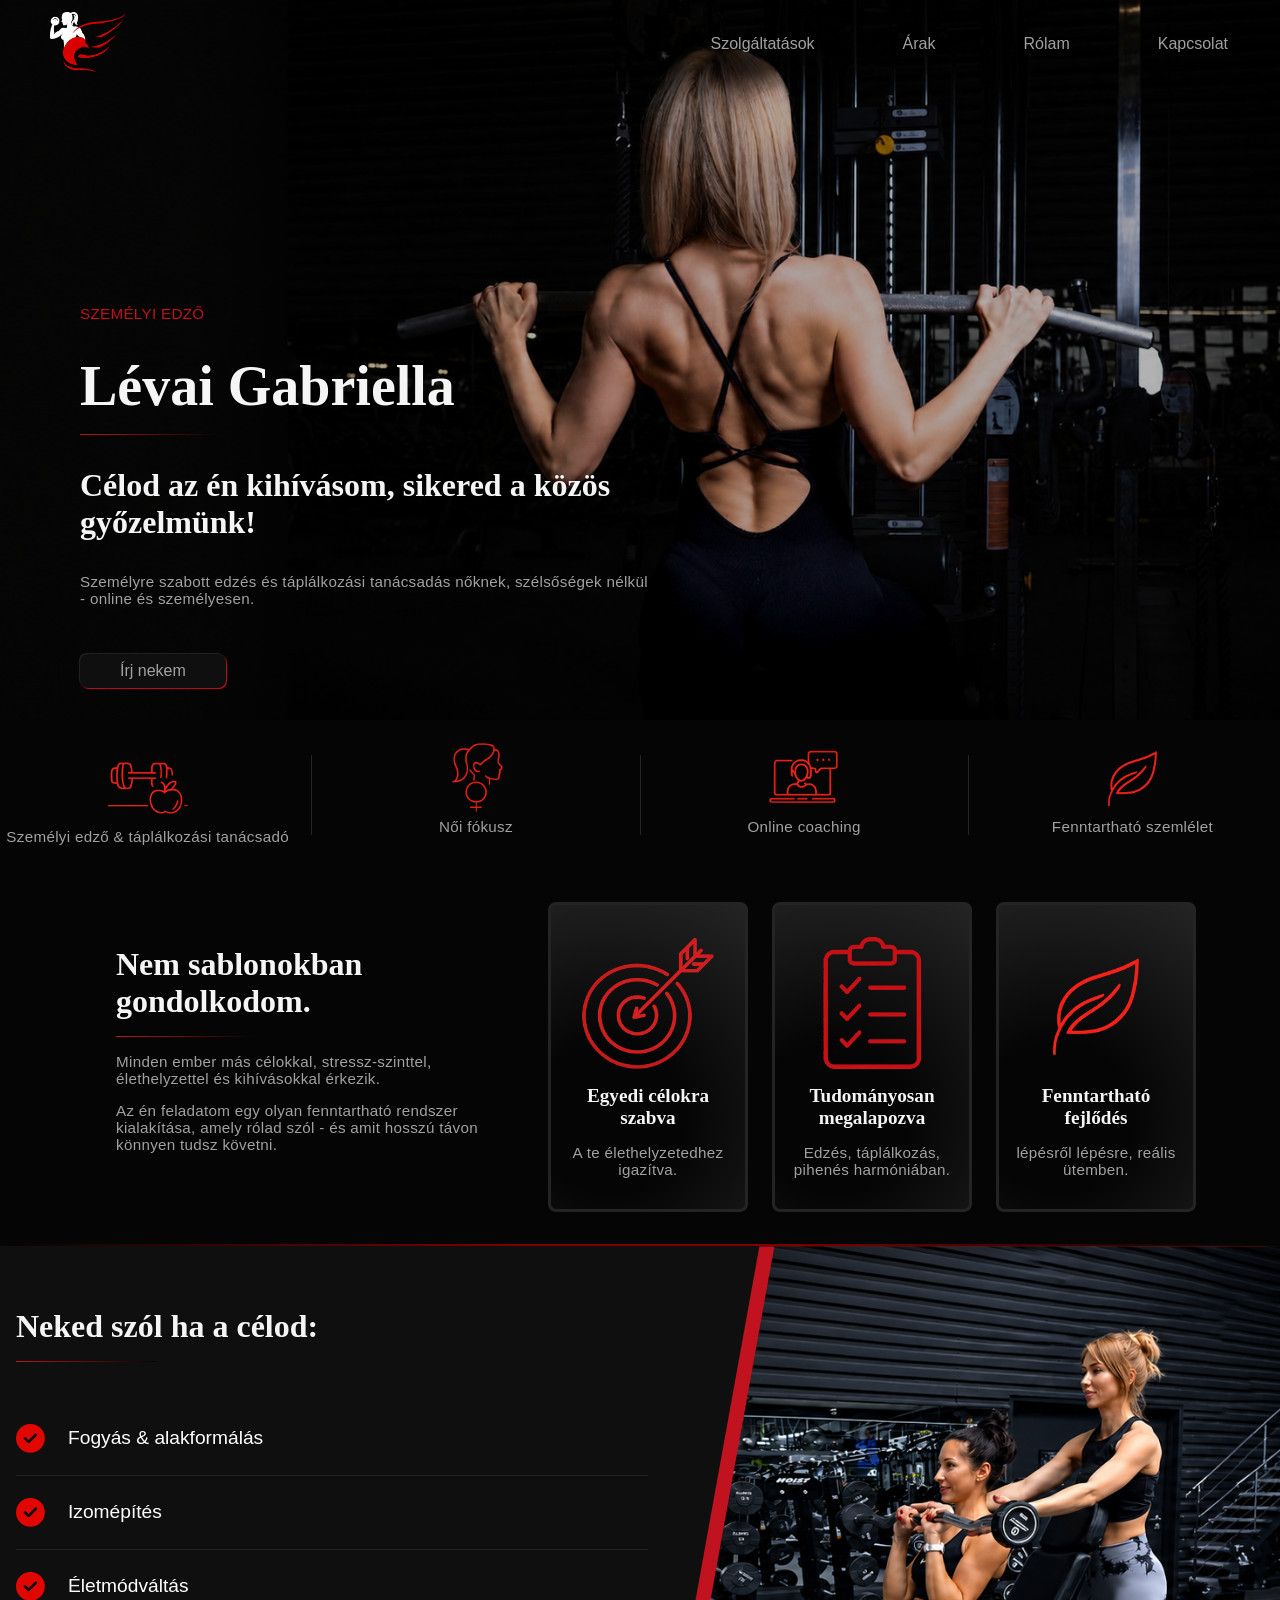
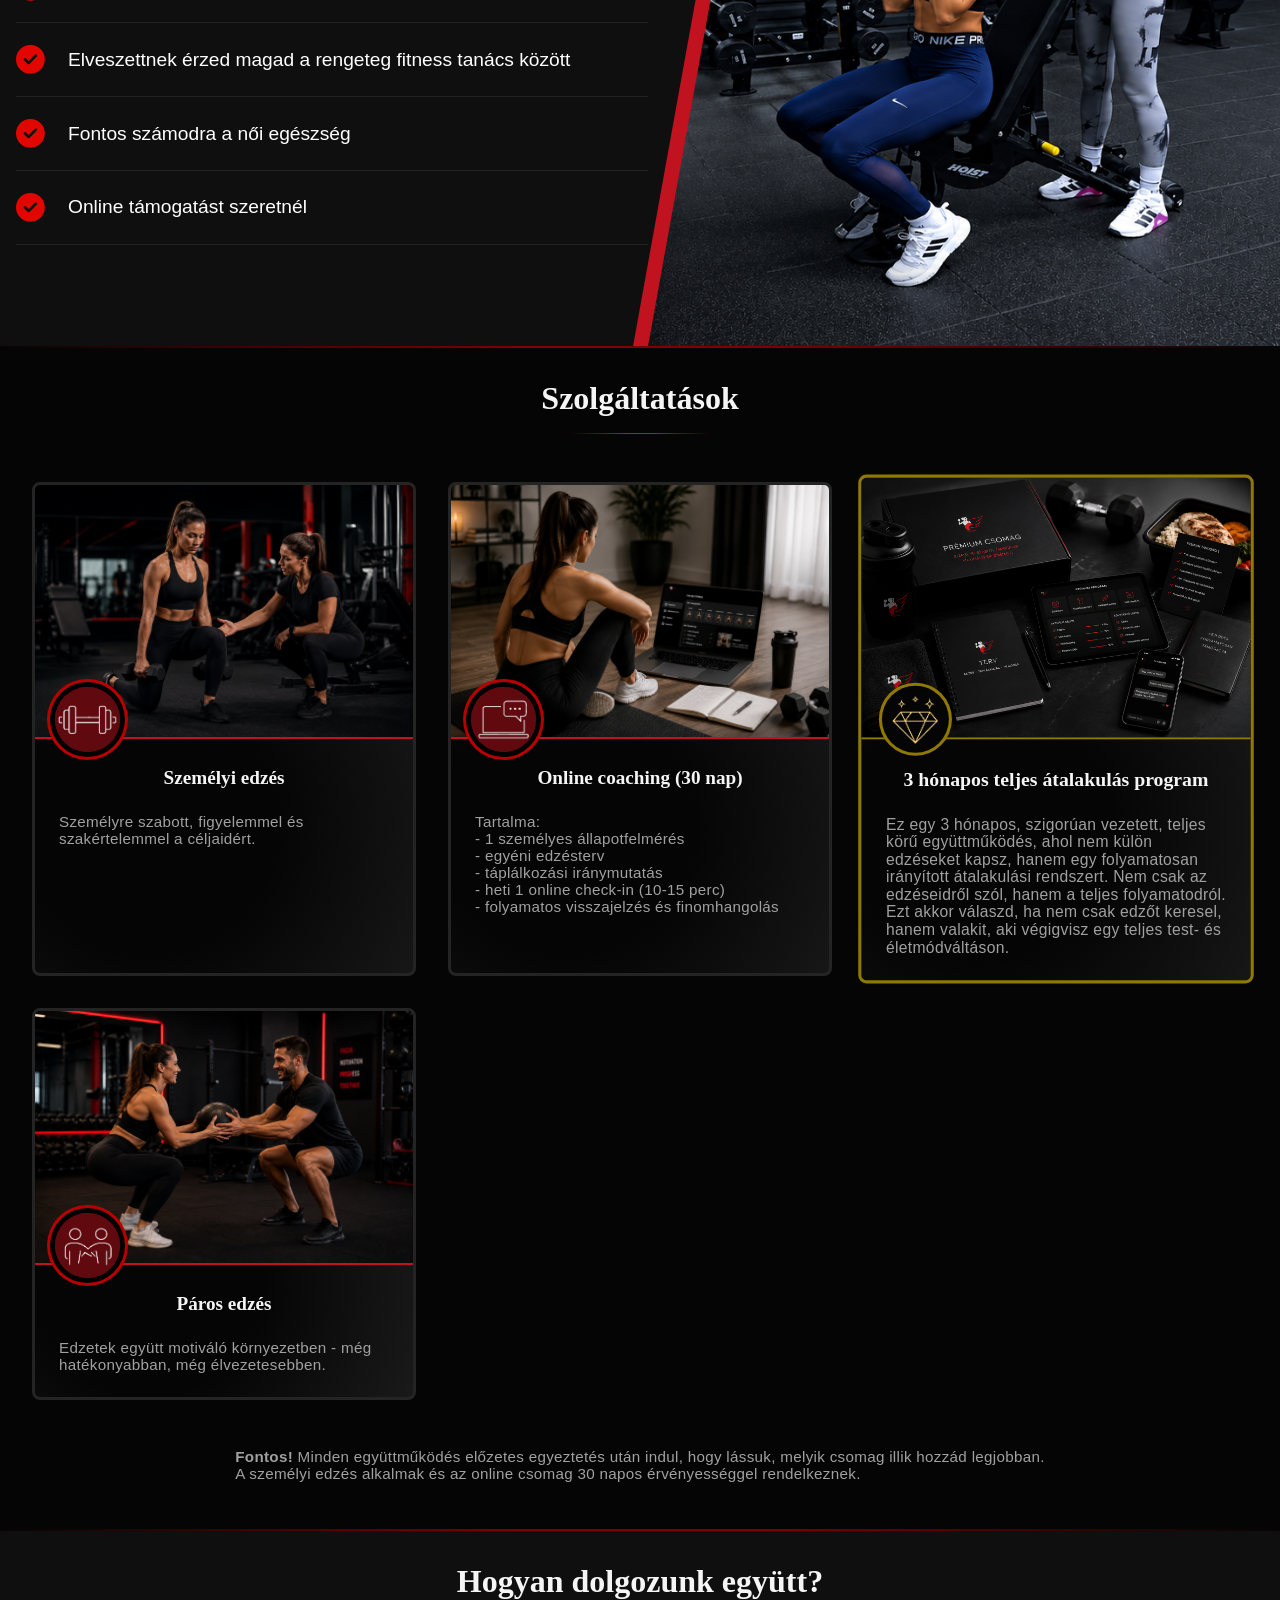
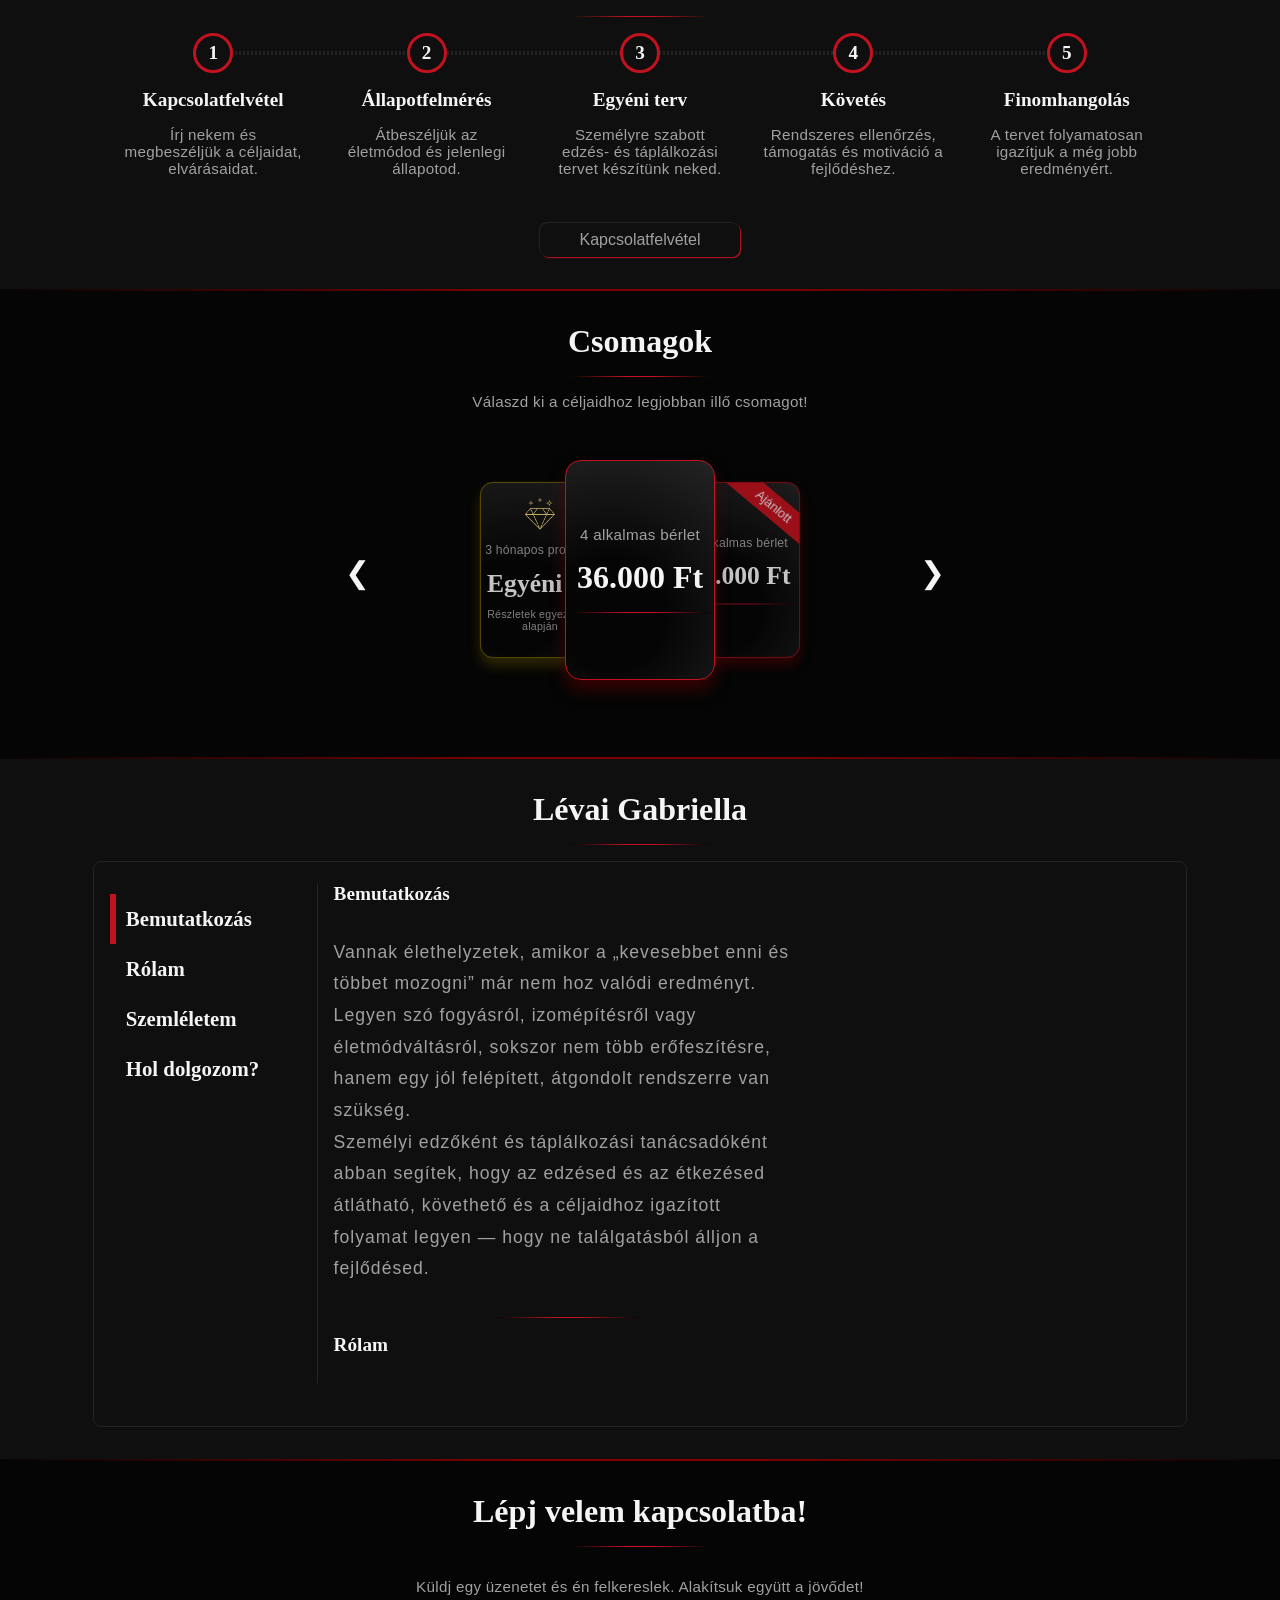
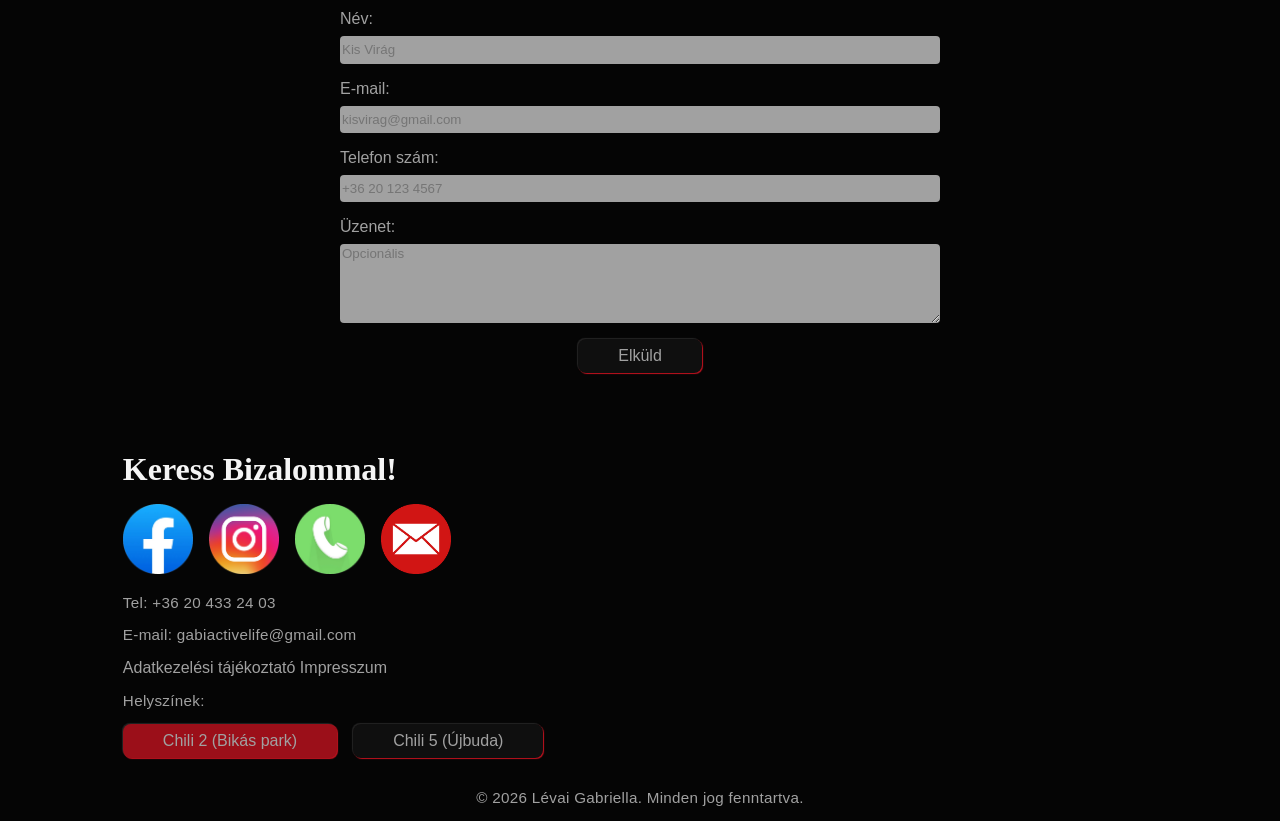
==== index.html @ 0e0621f3 "Add files via upload" ====
<!DOCTYPE html>
<html lang="hu">
    <head>
        <meta charset="UTF-8">
        <meta name="viewport" content="width=device-width, initial-scale=1.0">
        
        <meta property="og:title" content="Lévai Gabriella - Személyi edző">
        <meta property="og:description" content="Személyi edzés és táplálkozási tanácsadás nőknek Budapesten.">
        <meta property="og:image" content="https://zoltanszabo91.github.io/L-vaiGabriella/pictures/share-img.png">
        <meta property="og:image:width" content="1200">
        <meta property="og:image:height" content="630">
        <meta property="og:locale" content="hu_HU">
        <meta property="og:type" content="website">
        <meta property="og:url" content="https://zoltanszabo91.github.io/L-vaiGabriella/">
        
        <meta name="twitter:card" content="summary_large_image">
        <meta name="twitter:title" content="Lévai Gabriella - Személyi edző">
        <meta name="twitter:description" content="Személyi edzés és táplálkozási tanácsadás nőknek Budapesten.">
        <meta name="twitter:image" content="https://zoltanszabo91.github.io/L-vaiGabriella/pictures/share-img.png">
        
        <meta name="description" content="Személyi edzés, online coaching és táplálkozási tanácsadás nőknek Budapesten. Fenntartható életmódváltás, fogyás, alakformálás és izomépítés Lévai Gabriellával.">
        <link rel="canonical" href="https://zoltanszabo91.github.io/L-vaiGabriella/">
        <link rel="stylesheet" href="https://cdnjs.cloudflare.com/ajax/libs/font-awesome/6.5.2/css/all.min.css">
        <link href="css/css.css" rel="stylesheet">
        <link rel="stylesheet" href="css/sections.css">
        <title>Lévai Gabriella | Személyi edző és táplálkozási tanácsadó Budapesten</title>
        <link rel="icon" href="pictures/icon.ico">
        <script type="application/ld+json">
            {
            "@context":"https://schema.org",
            "@type":"LocalBusiness",
            "name":"Lévai Gabriella",
            "description":"Személyi edzés és táplálkozási tanácsadás",
            "telephone":"+36204332403",
            "email":"gabiactivelife@gmail.com",
            "areaServed":"Budapest"
            }
        </script>
    </head>
    <body>
        <div id="hamb" onclick="hamb_on()">&#9776;</div>
        <nav class="menu">
            <a href="#hero"><img id="logo" src="pictures/Logoinverse.png" alt="logo"></a>
            
            <ul class="hamb_list" id="hamb_list">
                <li><a href="#services">Szolgáltatások</a></li>
                <li><a href="#prices">Árak</a></li>
                <li><a href="#aboutme">Rólam</a></li>
                <li><a href="#footer">Kapcsolat</a></li>
            </ul>            
        </nav>

        <header class="hero-container" id="hero">
            <div class="hero">
                <div class="hero-info">
                    <p style="color: var(--primary); text-transform: uppercase;" class="hero-text">személyi edző</p>
                    <h1 class="hero-text">Lévai Gabriella</h1>
                    <hr>
                    <h2 class="hero-text">Célod az én kihívásom, sikered a közös győzelmünk!</h2>
                    <p class="hero-text">Személyre szabott edzés és táplálkozási tanácsadás nőknek, szélsőségek nélkül - online és személyesen.</p>
                </div>
                <a href="#kapcsolatfelvetel" class="btn hero-btn">Írj nekem</a>
            </div>
            
        </header>

        <main class="content">
            <section class="szemlelet_container">
                <div class="szemlelet_item">
                    <img class="szemlelet_img" style="margin-top: 20px;" src="pictures/Szemlelet/Taplalkozasi_tanacsado.png" alt="Táplálkozási tanácsadó, Személyi edző">
                    <p>Személyi edző & táplálkozási tanácsadó</p>
                </div>
                <div class="vertical_line"></div>
                <div class="szemlelet_item">
                    <img class="szemlelet_img" src="pictures/Szemlelet/noi_fokusz.png" alt="Női fókusz">
                    <p>Női fókusz</p>
                </div>
                <div class="vertical_line middle"></div>
                <div class="szemlelet_item">
                    <img class="szemlelet_img" src="pictures/Szemlelet/online_coaching.png" alt="Online tréning">
                    <p>Online coaching</p>
                </div>
                <div class="vertical_line"></div>
                <div class="szemlelet_item">
                    <img class="szemlelet_img" src="pictures/Szemlelet/fenntarthato_szemlelet.png" alt="Fenntartható szemlélet">
                    <p>Fenntartható szemlélet</p>
                </div>
            </section>

            <section class="row_one Nemsablon_content">
                <div class="Nemsablon_description">
                    <h2>Nem sablonokban gondolkodom.</h2>
                    <hr>
                    <p>Minden ember más célokkal, stressz-szinttel, élethelyzettel és kihívásokkal érkezik.</p>
                    <p>Az én feladatom egy olyan fenntartható rendszer kialakítása, amely rólad szól - és amit hosszú távon könnyen tudsz követni.</p>
                </div>
                <div class="Nemsablon_list">
                    <div class="Nemsablon_card">
                        <img class="Nemsablon_img" src="pictures/NemSablonok/cel.png" alt="Egyéni célok">
                        <div>
                            <h3>Egyedi célokra szabva</h3>
                            <p>A te élethelyzetedhez igazítva.</p>
                        </div>
                    </div>
                    <div class="Nemsablon_card">
                        <img class="Nemsablon_img" src="pictures/NemSablonok/tudomanyos.png" alt="Tudományosan megalapozva">
                        <div>
                            <h3>Tudományosan megalapozva</h3>
                            <p>Edzés, táplálkozás, pihenés harmóniában.</p>
                        </div>
                    </div>
                    <div class="Nemsablon_card">
                        <img class="Nemsablon_img" src="pictures/NemSablonok/fenntarthato_szemlelet.png" alt="Fenntartható fejlődés">
                        <div>
                            <h3>Fenntartható fejlődés</h3>
                            <p>lépésről lépésre, reális ütemben.</p>
                        </div>
                    </div>
                </div>
            </section>

            <div class="section_border"></div>

            <section class="row_two goal">
                <div class="goal-list-cont">
                    <h2>Neked szól ha a célod:</h2>
                    <hr>
                    <ul class="goal-list">
                        <li>
                            <i class="fa-solid fa-circle-check"></i>
                            Fogyás & alakformálás
                        </li>
                        <li>
                            <i class="fa-solid fa-circle-check"></i>
                            Izomépítés
                        </li>
                        <li>
                            <i class="fa-solid fa-circle-check"></i>
                            Életmódváltás
                        </li>
                        <li>
                            <i class="fa-solid fa-circle-check"></i>
                            Elveszettnek érzed magad a rengeteg fitness tanács között
                        </li>
                        <li>
                            <i class="fa-solid fa-circle-check"></i>
                            Fontos számodra a női egészség
                        </li>
                        <li>
                            <i class="fa-solid fa-circle-check"></i>
                            Online támogatást szeretnél
                        </li>
                    </ul>
                </div>
                <div class="goal-img">
                    <img src="pictures/Celod/goal_section.png" alt="Személyi edzés és életmódváltás nőknek">
                </div>
            </section>

            <div class="section_border"></div>

            <section class="row_one szolg_container" id="services">
                <h2>Szolgáltatások</h2>
                <hr>
                <div class="szolg_list">
                    <div class="szolg_card">
                        <img class="szolg_img" src="pictures/Szolgaltatasok/szemelyi_edzes.png" alt="Személyi edzés Budapesten">
                        <div class="szolg_card_desc">
                        <div class="szol_logo_cont"><img class="szolg_logo" src="pictures/Szolgaltatasok/szemelyilogo.png"></div>
                            <h3>Személyi edzés</h3>
                            <p>Személyre szabott, figyelemmel és szakértelemmel a céljaidért.</p>
                        </div>
                    </div>
                    <div class="szolg_card">
                        <img class="szolg_img" src="pictures/Szolgaltatasok/online_edzes.png">
                        <div class="szolg_card_desc">
                        <div class="szol_logo_cont"><img class="szolg_logo" src="pictures/Szolgaltatasok/onlinelogo.png" alt="Személyi edzés Budapesten"></div>
                            <h3>Online coaching (30 nap)</h3>
                            <p>Tartalma: <br>
                                - 1 személyes állapotfelmérés <br>
                                - egyéni edzésterv <br>
                                - táplálkozási iránymutatás <br>
                                - heti 1 online check-in (10-15 perc) <br>
                                - folyamatos visszajelzés és finomhangolás</p>
                        </div>
                    </div>
                    <div class="szolg_card premium">
                        <img class="szolg_img" style="border-bottom: solid 2px rgb(143, 121, 0);" src="pictures/Szolgaltatasok/premium_csomag.png" alt="Személyi edzés Budapesten">
                        <div class="szolg_card_desc">
                            <div class="szol_logo_prem"><img class="szolg_logo" src="pictures/Szolgaltatasok/premiumlogo.png"></div>
                            <h3>3 hónapos teljes átalakulás program</h3>
                            <p>Ez egy 3 hónapos, szigorúan vezetett, teljes körű együttműködés, ahol nem külön edzéseket kapsz, hanem egy folyamatosan irányított átalakulási rendszert.
                                Nem csak az edzéseidről szól, hanem a teljes folyamatodról.
                                Ezt akkor válaszd, ha nem csak edzőt keresel, hanem valakit, aki végigvisz egy teljes test- és életmódváltáson.</p>
                        </div>
                    </div>
                    <div class="szolg_card">
                        <img class="szolg_img" src="pictures/Szolgaltatasok/paros_edzes.png">
                        <div class="szolg_card_desc">
                        <div class="szol_logo_cont"><img class="szolg_logo" src="pictures/Szolgaltatasok/paroslogo.fw.png" alt="Személyi edzés Budapesten"></div>
                            <h3>Páros edzés</h3>
                            <p>Edzetek együtt motiváló környezetben - még hatékonyabban, még élvezetesebben.</p>
                        </div>
                    </div>
                </div>
                <p><b>Fontos!</b>
                    Minden együttműködés előzetes egyeztetés után indul, hogy lássuk, melyik csomag illik hozzád legjobban. <br>
                    A személyi edzés alkalmak és az online csomag 30 napos érvényességgel rendelkeznek.</p>
            </section>

            <div class="section_border"></div>

            <section class="row_two todo_line_sec">
                <h2>Hogyan dolgozunk együtt?</h2>
                <hr>
                <div class="todo_line_cont">
                    <div class="round_cont">
                        <div class="line_under_round"></div>
                        <div class="round_holder"><div class="round"><h3>1</h3></div></div>
                        <div class="round_holder"><div class="round"><h3>2</h3></div></div>
                        <div class="round_holder"><div class="round"><h3>3</h3></div></div>
                        <div class="round_holder"><div class="round"><h3>4</h3></div></div>
                        <div class="round_holder"><div class="round"><h3>5</h3></div></div>
                    </div>
                
                    <div class="todo_line_desc">
                        <div class="todo_card">
                            <h3>Kapcsolatfelvétel</h3>
                            <p>Írj nekem és megbeszéljük a céljaidat, elvárásaidat.</p>
                        </div>
                        <div class="todo_card">
                            <h3>Állapotfelmérés</h3>
                            <p>Átbeszéljük az életmódod és jelenlegi állapotod.</p>
                        </div>
                        <div class="todo_card">
                            <h3>Egyéni terv</h3>
                            <p>Személyre szabott edzés- és táplálkozási tervet készítünk neked.</p>
                        </div>
                        <div class="todo_card">
                            <h3>Követés</h3>
                            <p>Rendszeres ellenőrzés, támogatás és motiváció a fejlődéshez.</p>
                        </div>
                        <div class="todo_card">
                            <h3>Finomhangolás</h3>
                            <p>A tervet folyamatosan igazítjuk a még jobb eredményért.</p>
                        </div>
                    </div>
                </div>
                <a href="#kapcsolatfelvetel" class="btn">Kapcsolatfelvétel</a>
            </section>

            <div class="section_border"></div>

            <section class="row_one csomagok" id="prices">
                <h2>Csomagok</h2>
                <hr>
                <p>Válaszd ki a céljaidhoz legjobban illő csomagot!</p>
                <div class="csomag_slide_cont">
                    <div id="prev_btn">&#10094;</div>

                    <div class="csomag_slide_item">
                        <p>4 alkalmas bérlet</p>
                        <h2>36.000 Ft</h2>
                        <hr>
                    </div>
                    <div class="csomag_slide_item">
                        <p>8 alkalmas bérlet</p>
                        <h2>64.000 Ft</h2>
                        <div class="ajanlott">Ajánlott</div>
                        <hr>
                    </div>
                    <div class="csomag_slide_item">
                        <p>Online csomag</p>
                        <h2>34.900 Ft</h2>
                        <hr>
                    </div>
                    <div class="csomag_slide_item" style="border: solid 1px rgb(143, 121, 0); box-shadow: 0 10px 15px rgba(85, 72, 1, 0.6);">
                        <img src="pictures/Szolgaltatasok/premiumlogo.png" style="width: 50px;" alt="Prémium">
                        <p>3 hónapos program</p>
                        <h2>Egyéni ár</h2>
                        <p style="font-size: smaller;">Részletek egyeztetés alapján</p>
                    </div>
                
                    <div id="next_btn">&#10095;</div>
            </section>
            
            <div class="section_border"></div>

            <section class="row_two rolam" id="aboutme">
                <div class="rolam_cim"><h2>Lévai Gabriella</h2><hr></div>
                
                <div class="rolam_desc_cont">
                    <div class="rolam_desc" id="rolam_hidden">
                        <div class="rolam_cimek">
                            <div class="indicator"></div>
                            <h3 data-target="bemutatkozas">Bemutatkozás</h3>
                            <h3 data-target="rolam">Rólam</h3>
                            <h3 data-target="szemlelet">Szemléletem</h3>
                            <h3 data-target="hol">Hol dolgozom?</h3>
                        </div>
                        <div class="rolam_text">
                            <section class="observe-section" id="bemutatkozas">
                                <h3>Bemutatkozás</h3>
                                <p>
                                    Vannak élethelyzetek, amikor a „kevesebbet enni és többet mozogni” már nem hoz valódi eredményt. <br>
                                    Legyen szó fogyásról, izomépítésről vagy életmódváltásról, sokszor nem több erőfeszítésre, hanem egy jól felépített, átgondolt rendszerre van szükség. <br>
                                    Személyi edzőként és táplálkozási tanácsadóként abban segítek, hogy az edzésed és az étkezésed átlátható, követhető és a céljaidhoz igazított folyamat legyen — hogy ne találgatásból álljon a fejlődésed.
                                </p>
                            </section>
                            <hr>
                            <section class="observe-section" id="rolam">
                                <h3>Rólam</h3>
                                <p>
                                    Személyes story: Lévai Gabriella vagyok, személyi edző funkcionális Integratív tréner, táplálkozási tanácsadó. <br>
                                    Már középiskolás éveim alatt is a testnevelés órák helyett gyakran az edzőteremben töltöttem az időmet — innen indult az érdeklődésem a mozgás és az edzés világa felé. <br>
                                    Több mint 5 évet éltem Skóciában, ahol egyre erősebben megfogalmazódott bennem, hogy itthon szeretnék dolgozni és elsősorban nőknek segíteni abban, hogy közelebb kerüljenek egy egészségesebb, tudatosabb életmódhoz.
                                    A hazatérésem után, a COVID időszakában vált még egyértelműbbé számomra, mennyire háttérbe szorul a prevenció és az edukáció az egészség területén, és mennyire sokan maradnak egyedül a bizonytalan információk között.
                                    2021 óta dolgozom személyi edzőként. Kezdetben funkcionális edzőként egy kisebb teremben, majd később edzőtermi környezetben is, ahol csoportos alakformáló órákat, köredzéseket és személyi edzéseket tartottam. <br>
                                    Ez az út vezetett oda, ahol most vagyok: egy olyan szemlélethez, ahol az edzés és a táplálkozás nem szélsőségekről, hanem fenntartható rendszerről szól.
                                </p>
                            </section>
                            <hr>
                            <section class="observe-section" id="szemlelet">
                                <h3>Szemléletem</h3>
                                <p>
                                    A szakmai munkám során egyre inkább azt látom, hogy a legtöbb elakadás nem az edzés hiányából, hanem az információk túlzott mennyiségéből és ellentmondásosságából fakad. <br>
                                    Az interneten rengeteg gyors megoldás és sablon rendszer kering, amelyek nem veszik figyelembe, hogy minden ember más élethelyzetben van — más a terhelése, a stressz szintje, az életmódja és a célja is. <br>
                                    Éppen ezért nem sablonokban gondolkodom. <br>
                                    A célom egy olyan rendszer kialakítása, amely segít tisztán látni ebben a zajban, és a tested működésére építve támogatja a fejlődést — fenntartható, hosszú távon működő módon.
                                </p>
                            </section>
                            <hr>
                            <section class="observe-section" id="hol">
                                <h3>Hol dolgozom?</h3>
                                <p>
                                    Személyi edzéseimet Budapesten, a Chili Fitness Bikás park és a Chili Fitness Újbuda termeiben tartom.
                                </p>
                            </section>
                        </div>
                    </div>
                        
                    <div class="rolam_img"></div>
                </div>
            </section>

            <div class="section_border"></div>

            <section class="row_one email" id="kapcsolatfelvetel">
                <h2>Lépj velem kapcsolatba!</h2>
                <hr>
                <p>Küldj egy üzenetet és én felkereslek. Alakítsuk együtt a jövődet!</p>
                    <form action="https://formspree.io/f/maqzpajv" method="post" id="my-form" class="email-cont">
                        <label for="name">Név:</label>
                        <input type="text" id="name" name="name" required placeholder="Kis Virág">

                        <label for="email">E-mail:</label>
                        <input type="email" id="email" name="email" required placeholder="kisvirag@gmail.com">

                        <label for="phone">Telefon szám:</label>
                        <input type="tel" id="phone" name="phone" required placeholder="+36 20 123 4567" pattern="^\+?[0-9\s-]{8,15}$">

                        <label for="message">Üzenet:</label>
                        <textarea id="message" name="message" rows="5" placeholder="Opcionális"></textarea>

                        <button type="submit" class="btn" style="margin: auto;">Elküld</button>
                        <p id="my-form-status"></p>
                    </form>
            </section>
        </main>

        <footer id="footer">
            <div>
                <h2>Keress Bizalommal!</h2>
                <div class="kapcsolatok">
                    <!-- Facebook -->
                    <a href="https://www.facebook.com/gabriella.levai.92"
                        target="_blank"
                        rel="noopener noreferrer"
                        aria-label="Facebook">
                        <img src="pictures/kapcsolat/facebook.png" alt="Facebook">
                    </a>

                    <!-- Instagram -->
                    <a href="https://www.instagram.com/levai_gabriella_?igsh=bGM4em80cmg4ZHl4"
                        target="_blank"
                        rel="noopener noreferrer"
                        aria-label="Instagram">
                        <img src="pictures/kapcsolat/insta.png" alt="Instagram">
                    </a>

                    <!-- Telefon -->
                    <a href="tel:+36204332403"
                        aria-label="Telefon">
                        <img src="pictures/kapcsolat/telefon.png" alt="Telefon">
                    </a>

                    <!-- E-mail -->
                    <a href="mailto:gabiactivelife@gmail.com"
                        aria-label="E-mail">
                        <img src="pictures/kapcsolat/email.png" alt="E-mail">
                    </a>
                </div>
                <p>Tel: +36 20 433 24 03</p>
                <p>E-mail: gabiactivelife@gmail.com</p>
                <a href="adatkezeles.html">Adatkezelési tájékoztató</a>
                <a href="impresszum.html">Impresszum</a>
                <p>Helyszínek:</p>
                <div class="locations">
                    <button class="btn" id="chilli2" onclick="setMap('https://www.google.com/maps/embed?pb=!1m18!1m12!1m3!1d2697.3197027070355!2d19.0282250125388!3d47.464199097679156!2m3!1f0!2f0!3f0!3m2!1i1024!2i768!4f13.1!3m3!1m2!1s0x4741ddbfaca09e79%3A0xc4c6ed726deabed2!2sChilli%20Fitness%20Budapest%20-%20Bik%C3%A1s%20park!5e0!3m2!1shu!2shu!4v1777549927616!5m2!1shu!2shu', false)">Chili 2 (Bikás park)</button>
                    <button class="btn" id="chilli5" onclick="setMap('https://www.google.com/maps/embed?pb=!1m18!1m12!1m3!1d9894.543581890584!2d19.046688879663147!3d47.46031674938823!2m3!1f0!2f0!3f0!3m2!1i1024!2i768!4f13.1!3m3!1m2!1s0x4741dda0591c70bf%3A0x5f9c98a872795306!2sChili%20Fitness%20Budapest%20-%20%C3%9Ajbuda!5e0!3m2!1shu!2shu!4v1777551209322!5m2!1shu!2shu', true)">Chili 5 (Újbuda)</button>
                </div>
            </div>
            <iframe id="map"
            src="https://www.google.com/maps/embed?pb=!1m18!1m12!1m3!1d2697.3197027070355!2d19.0282250125388!3d47.464199097679156!2m3!1f0!2f0!3f0!3m2!1i1024!2i768!4f13.1!3m3!1m2!1s0x4741ddbfaca09e79%3A0xc4c6ed726deabed2!2sChilli%20Fitness%20Budapest%20-%20Bik%C3%A1s%20park!5e0!3m2!1shu!2shu!4v1777549927616!5m2!1shu!2shu" 
            width="400" 
            height="300" 
            style="border:0;" 
            allowfullscreen="" 
            loading="lazy" 
            referrerpolicy="no-referrer-when-downgrade"></iframe>
        </footer>
        <p style="text-align: center;">&copy; 2026 Lévai Gabriella. Minden jog fenntartva.</p>
        <script src="js/js.js"></script>

    </body>
</html>
---- css/css.css ----
:root {
    --primary: #c1121f;
    --btnactive: #9b0f19;

    --bg: #050505;
    --layout: #0f0f0f;
    --bgop: rgba(13, 13, 13, 0.8);

    --line: #242424;
    --line-border: #7e0000;

    --text: #f5f5f5;
    --muted-text: #a1a1a1;
}

* {
    box-sizing: border-box;
}

/* Chrome, Edge, Safari */
::-webkit-scrollbar {
    display: none;
}

/* Firefox */
html {
    scrollbar-width: none;
    scroll-behavior: smooth;
}

/* IE/regi Edge */
body {
    -ms-overflow-style: none;
}

h1,
h2,
h3 {
    font-family: Cormorant Garamond, serif;
    margin: 0;
}
h1{
    font-size: 3.5rem;
}
h2 {
    font-size: 2rem;
}
h3 {
    font-size: 1.2rem;
}

body {
    margin: 0;
    background-color: var(--bg);
    color: var(--text);
    font-family: 'Manrope', sans-serif;
    overflow-x: hidden;
}

p {
    color: var(--muted-text);
    letter-spacing: 0.02em;
    font-weight: 300;
    font-size: 0.95rem;
}
/* térkép "dark mode" */
#map {
    filter: invert(90%) hue-rotate(180deg);
}
/* gombok */

.btn {
    all: unset;
    cursor: pointer;
    width: fit-content;
    background-color: var(--layout);
    color: var(--muted-text);
    padding: 0.5rem 2.5rem;
    border-radius: 8px;
    transition: all 0.2s ease;
    box-shadow: 1px 1px 1px var(--primary), -1px -1px 1px var(--line);
}

.btn:hover {
    background-color: var(--primary);
    color: var(--text);
    transform: scale(1.1);
    box-shadow: 0 4px 8px var(--bg);
}

/* nav bar */

.menu {
    width: 100%;
    position: fixed;
    top: 0;
    left: 0;
    box-sizing: border-box;
    padding-right: 2rem;
    background: transparent;
    z-index: 100;
    display: flex;
    justify-content: space-between;
    transition: background-color 0.3s ease, backdrop-filter 0.3s ease;
}

#hamb {
    display: none;
}

.hamb_list {
    display: flex;
    align-items: center;
    margin: 0;
    gap: 3rem;
}

.menu img {
    height: 60px;
    margin: 12px 50px;
    cursor: pointer;
    transition: all 0.2s ease;
}

.menu ul li {
    display: inline;
}

.menu ul li a {
    text-decoration: none;
    color: var(--muted-text);
    display: block;
    padding: 12px 20px;
    border-radius: 8px;
    transition: all 0.3s ease;
}

.menu ul li a:hover {
    background-color: var(--primary);
    color: var(--text);
    transform: scale(1.1);
}

.menu.sticky-active {
    background-color: var(--bgop);
    backdrop-filter: blur(8px);
    -webkit-backdrop-filter: blur(8px);
}

.menu.sticky-active img {
    height: 40px;
}

/* Hero section */

.hero-container {
    height: 80vh;
    min-height: 550px;
}

.hero {
    background:
        linear-gradient(rgba(0, 0, 0, .3), rgba(0, 0, 0, .3)),
        url("../pictures/hero.png");
    background-size:
        100% 100%,
        cover;
    background-position:
        center,
        calc(50% + 150px) center;
    background-repeat:
        no-repeat,
        no-repeat;
    height: 100%;
    min-height: inherit;
    display: flex;
    flex-direction: column;
    justify-content: flex-end;
}

.hero-info {
    margin: 0 5rem;
    width: 45%;
    max-height: none;
    height: auto;
}

.hero-info p,
.hero-info h1,
.hero-info h2 {
    margin-top: 2rem;
}

.hero-btn {
    margin: 2rem 5rem;
}

/* Szemlelet */

.szemlelet_container {
    max-width: 1500px;
    min-width: 70%;
    height: 150px;
    gap: 1rem;
    margin: 0 auto;
    display: flex;
    justify-content: space-between;
    align-items: center;
}

.szemlelet_item {
    width: 24%;
    text-align: center;
    transition: all 0.3s ease;
}

.szemlelet_item p {
    margin-top: 0;
}

.szemlelet_item:hover {
    transform: scale(1.1);
}

.szemlelet_img {
    height: 75px;
    margin: 0 1rem;
}

.vertical_line {
    height: 80px;
    width: 1px;
    background-color: var(--line);
}

@media (max-width: 820px) {
    .hero-container {
        height: 100svh;
        min-height: 560px;
    }

    .hero-info {
        width: 70%;
        margin: 0 2rem;
    }

    .szemlelet_container {
        height: auto;
        flex-wrap: wrap;
        justify-content: center;
        margin: 0 auto;
        padding: 1rem;
    }

    .szemlelet_item {
        width: 45%;
        gap: 0;
        margin: 0;
    }

    .szemlelet_img {
        margin: 0;
    }

    .middle {
        display: none;
    }

    .hero-btn {
        margin: 2rem auto;
    }
}

@media (max-width: 900px) and (orientation: landscape) {
    .hero-container {
        height: auto;
        min-height: 100svh;
    }

    .hero {
        min-height: 100svh;
        justify-content: center;
        padding-top: 80px;
        background-position:
            center,
            center;
    }

    .hero-info {
        width: min(70%, 520px);
        margin: 0 2rem;
    }

    .hero-info p,
    .hero-info h1,
    .hero-info h2 {
        margin-top: 1rem;
    }

    .hero-btn {
        margin: 2rem;
    }
}


/* Content */

.row_one {
    background-color: var(--bg);
    padding: 2rem;
}

.row_two {
    background-color: var(--layout);
    padding: 2rem;
}

.section_border {
    border: none;
    height: 2px;
    margin: 0;
    padding: 0;
    background: linear-gradient(to right, var(--bg) 0%, var(--line-border) 40%, var(--line-border) 60%, var(--bg) 100%);
}

/* Footer */

footer {
    background-color: var(--bg);
    display: flex;
    justify-content: space-around;
    padding: 1rem;
}
.kapcsolatok{
    display: flex;
    gap: 1rem;
    margin-top: 1rem;
    margin-bottom: 1rem;
}
.kapcsolatok img{
    height: 70px;
    width: 70px;
    transition:all 0.1s ease;
}
.kapcsolatok img:hover{
    transform: scale(1.1);
}
footer a{
    text-decoration: none;
    color: var(--muted-text);
}

.btn.active {
    background-color: var(--btnactive);
}

.btn.active:hover {
    background-color: var(--primary);
}

.locations {
    display: flex;
    gap: 1rem;
}

@media (max-width: 820px) {
    /* hamburger menu */

    .menu {
        justify-content: center;
        height: 80px;
        padding-right: 0;
        background: transparent;
        backdrop-filter: none;
        -webkit-backdrop-filter: none;
    }

    .menu.sticky-active {
        background: transparent;
        backdrop-filter: none;
        -webkit-backdrop-filter: none;
    }

    .hamb_list {
        position: absolute;
        top: 0;
        left: 0;
        flex-direction: column;
        justify-content: center;
        align-items: center;
        gap: 1rem;
        width: 100%;
        height: 0;
        padding: 0;
        background-color: transparent;
        backdrop-filter: none;
        -webkit-backdrop-filter: none;
        overflow: hidden;
        transition: height 0.3s ease, background-color 0.3s ease;
        z-index: 120;
    }

    .hamb_list.hamb_on {
        height: 330px;
        padding-top: 80px;
        background-color: var(--bgop);
        backdrop-filter: blur(8px);
        -webkit-backdrop-filter: blur(8px);
    }

    #hamb {
        display: unset;
        cursor: pointer;
        position: fixed;
        padding: 10px;
        padding-top: 0;
        top: 5px;
        right: 20px;
        font-size: 50px;
        z-index: 150;
        background-color: transparent;
        border-radius: 14px;
    }

    #logo {
        position: absolute;
        left: 0;
        padding: 4px;
        border-radius: 8px;
        z-index: 150;
    }

    /* footer */

    footer {
        flex-direction: column;
        align-items: center;
        justify-content: center;
        gap: 1rem;
        text-align: center;
    }
    .kapcsolatok{
        align-items: center;
        justify-content: center;
    }
}


.adatkezeles{
    max-width: 1000px;
    margin: auto;
}
.adatkezeles p{
    padding-left: 1rem;
}
.adatkezeles a{
    text-decoration: none;
    color: var(--muted-text);
}
.impresszum{
    max-width: 1000px;
    margin: auto;
}
.impresszum p{
    padding-left: 1rem;
}
.impresszum a{
    text-decoration: none;
    color: var(--muted-text);
}
---- css/sections.css ----
/* sections */
:root {
    --primary: #c1121f;
    --btnactive: #9b0f19;

    --bg: #050505;
    --layout: #0f0f0f;
    --bgop: rgba(13, 13, 13, 0.8);

    --line: #242424;

    --text: #f5f5f5;
    --muted-text: #a1a1a1;
}

hr{
    border: none;
    width: 140px;
    height: 1px;
    background: linear-gradient(to right, var(--primary) 0%, var(--bg) 100%);
    margin: 1rem 0;
}

/* -- Nemsablon -- */


.Nemsablon_content{
    display: flex;
    flex-direction: row;
    align-items: center;
    justify-content: center;
}
.Nemsablon_description{
    margin: 2rem;
    max-width: 400px;
}
.Nemsablon_list{
    display: flex;
    max-width: 1300px;
    gap: 1.5rem;
}
.Nemsablon_card{
    display: flex;
    flex-direction: column;
    justify-content: center;
    align-items: center;
    text-align: center;
    padding: 1rem;
    border: solid 3px var(--line);
    border-radius: 8px;
    width: 200px;
    background: radial-gradient(
        circle at 30% 70%, 
        var(--bg) 30%, 
        var(--line) 100%);
    transition: all 0.3s ease;
}
.Nemsablon_card:hover{
    transform: scale(1.03);
}
.Nemsablon_img{
    width: 150px;
    margin: 1rem;
}

@media (max-width: 1140px) {
    .Nemsablon_list{
        flex-direction: column;
    }
    .Nemsablon_description{
        width: 50%;
    }
    .Nemsablon_card{
        flex-direction: row;
        width: auto;
    }
}
@media (max-width: 750px) {
    .Nemsablon_content{
        flex-direction: column;
    }
    .Nemsablon_description{
        text-align: center;
        width: 90%;
    }
    .Nemsablon_content hr{
        background: linear-gradient(to right, var(--bg) 0%, var(--primary) 40%, var(--primary) 60%, var(--bg) 100%);
        margin: 1rem auto;
    }
}


/* -- Célod -- */


.goal{
    display: flex;
    flex-direction: row;
    justify-content: center;
    align-items: center;
    margin: 0;
    padding: 0;
}

            /* - Lista - */
            .goal-list-cont{
                flex: 1;
                margin-left: clamp(16px,
                    calc(16px + (100vw - 1300px) * 0.3067),
                    200px
                    );
            }
            .goal-list {
                list-style: none;
                padding: 0;
                margin: 40px 0;
            }

            .goal-list li {
                display: flex;
                align-items: center;
                gap: 20px;

                padding: 22px 0;

                color: #fff;
                font-size: 1.2rem;
                font-weight: 400;

                border-bottom: 1px solid rgba(255,255,255,0.08);
            }

            .goal-list li i {
                color: #e10600;
                font-size: 1.8rem;

                min-width: 32px;
            }

            /* - Kép - */

            .goal-img {
                flex: 1;
                height: 100%;
                position: relative;
                overflow: visible;
            }

                    /* PIROS HÁTTÉR (keret) */
            .goal-img::before {
                content: "";
                position: absolute;
                inset: 0;

                background: var(--primary);

                clip-path: polygon(20% 0, 100% 0, 85% 100%, 0% 100%);

                /* EZ HOZZA LÉTRE A KERETET */
                transform: translateX(-15px);

                z-index: 1;
            }

            .goal-img img {
                object-fit: cover;
                object-position: calc(50% - 400px) center;
                display: block;
                height: 100%;
                width: 100%;
                min-height: 700px;

                position: relative;
                z-index: 2;

                clip-path: polygon(20% 0, 100% 0, 100% 100%, 0% 100%);
            }

@media (max-width: 750px){
    .goal{
        flex-direction: column;
    }
    .goal-img::before{
        content: none;
    }
    .goal-img img{
        clip-path: none;
    }
    .goal-list-cont{
        margin-top: 2rem;
    }
    .goal h2{
        width: 100%;
        text-align: center;
    }
    .goal hr{
        background: linear-gradient(to right, var(--bg) 0%, var(--primary) 40%, var(--primary) 60%, var(--bg) 100%);
        margin: 1rem auto;
    }
}

/* -- Szolgáltatások -- */

.szolg_container{
    display: flex;
    flex-direction: column;
    justify-content: center;
    align-items: center;
    text-align: center;
}
.szolg_list{
    max-width: 1300px;
    width: 100%;
    gap: 2rem;
    margin: 2rem auto;
    display: grid;
    grid-template-columns: repeat(auto-fit, minmax(300px, 1fr));
}
.szolg_card{
    border: solid 3px var(--line);
    background: radial-gradient(
        circle at 30% 70%, 
        var(--bg) 30%, 
        var(--line) 100%);
    border-radius: 8px;
    overflow: hidden;
    position: relative;
    transition: all 0.3s ease;
}
.szolg_card:hover{
    transform: scale(1.03);
}
.szolg_card h3, .szolg_card p{
    margin: 1.5rem;
}
.szolg_card_desc{
    position: relative;
}
.szolg_img{
    width: 100%;
    object-fit: cover;
    border-bottom: solid 2px var(--primary);
}
.premium{
    border: solid 3px rgb(143, 121, 0);
    scale: 1.03;
}
.szol_logo_cont{
    position: absolute;
    display: flex;
    justify-content: center;
    align-items: center;
    top: -80px;
    left: 20px;
    background: rgba(193, 18, 31, 1);
    height: 65px;
    width: 65px;
    border-radius: 50%;
        box-shadow:
        0 0 0 5px rgba(0,0,0,1), /* áttetsző fekete gyűrű */
        0 0 0 8px #b90000;           /* háttérszínű külső gyűrű */
}
.szol_logo_cont::before{
    content: "";
    position: absolute;
    inset: 0;
    border-radius: 50%;
    background: rgba(0,0,0,.5);
    z-index: 1;
}
.szolg_logo{
    height: 50px;
    z-index: 100;
}
.szol_logo_prem{
    position: absolute;
    display: flex;
    justify-content: center;
    align-items: center;
    top: -80px;
    left: 20px;
    background: var(--bg);
    height: 65px;
    width: 65px;
    border-radius: 50%;
    border-radius: 50%;
        box-shadow:
        0 0 0 3px rgb(143, 121, 0);
}
.szolg_container hr{
    background: linear-gradient(to right, var(--bg) 0%, var(--primary) 40%, var(--primary) 60%, var(--bg) 100%);
        margin: 1rem auto;
}
.szolg_container p{
    text-align: left;
}


/* -- To Do Line Section -- */

.todo_line_sec{
    display: flex;
    flex-direction: column;
    justify-content: center;
    align-items: center;
}
.todo_line_sec h2{
    text-align: center;
}
.todo_line_sec hr{
    background: linear-gradient(to right, var(--layout) 0%, var(--primary) 40%, var(--primary) 60%, var(--layout) 100%);
    margin: 1rem auto;
}

    /* - Line - */

    .todo_line_cont{
    display: flex;
    flex-direction: column;
    position: relative;
    width: 85%;
    }
    .round_cont{
        display: flex;
        flex-direction: row;
        justify-content: space-between;
        align-items: center;
    }
    .round{
        height: 40px;
        width: 40px;
        border: solid 3px var(--primary);
        border-radius: 50%;
        display: flex;
        justify-content: center;
        align-items: center;
        z-index: 2;
        background: var(--layout);
    }
    .round_holder{
        width: 180px;
        display: flex;
        flex-direction: column;
        align-items: center;
    }
    .line_under_round{
        height: 0px;
        width: calc(100% - 200px);
        position: absolute;
        border: dotted 2px var(--line);
        z-index: 1;
        left: 100px;
    }




    /* - description - */

    .todo_line_desc{
        display: flex;
        flex-direction: row;
        justify-content: space-between;
        align-items: center;
        height: 150px;
    }
    .todo_card{
        width: 180px;
        height: 100%;
        text-align: center;
        display: flex;
        flex-direction: column;
        justify-content: start;
        margin-top: 2rem;
    }

@media (max-width: 900px) {
    .todo_line_cont{
        flex-direction: row;
        justify-content: space-between;
    }
    .round_cont{
        flex-direction: column;
        height: auto;
        flex: 0.5;
    } 
    .todo_line_desc{
        flex: 1.5;
        flex-direction: column;
        height: auto;
        justify-content: space-between;
    }
    .round_holder, .todo_card{
        width: auto;
        margin: 1rem;
        justify-content: center;
        height: 100px;
    }
    .line_under_round{
        width: 0px;
        height: calc(100% - 100px);
        left: 12%;
        top: 50px;
    }
}


/* -- Csomagok -- */
.csomagok h2{
    text-align: center;
}
.csomagok p{
    text-align: center;
}
.csomagok hr{
    background: linear-gradient(to right, var(--bg) 0%, var(--primary) 40%, var(--primary) 60%, var(--bg) 100%);
    margin: 1rem auto;
}

.csomag_slide_cont{
    position: relative;
    background-color: var(--bg);
    height: 300px;
    width: 600px;
    margin: auto;
}
.csomag_slide_item{
    display: flex;
    flex-direction: column;
    justify-content: center;
    align-items: center;
    text-align: center;

    border: solid 1px var(--primary);
    background: radial-gradient(
        circle at 30% 70%, 
        var(--bg) 30%, 
        var(--line) 100%);
    position: absolute;
    overflow: hidden;
    width: 150px;
    height: 220px;
    border-radius: 16px;
    top: 35px;
    left: 225px;
    box-shadow: 0 10px 15px rgba(85, 1, 1, 0.6);
    transition: all .2s ease;
    user-select: none;
}
.ajanlott{
    position: absolute;
    width: 150px;
    height: 30px;
    background: var(--primary);
    display: flex;
    justify-content: center;
    align-items: center;
    rotate: 40deg;
    top: 15px;
    left: 28%;
}
.csomag_slide_item hr{
    background: linear-gradient(to right, var(--bg) 0%, var(--primary) 40%, var(--primary) 60%, var(--bg) 100%);
}
.active{
    opacity: 1;
    z-index: 10;
    transform: translateX(0) scale(1);
}
.left{
    opacity: 0.8;
    transform: translateX(-100px) scale(0.8);
    z-index: 9;
}
.right{
    opacity: 0.8;
    transform: translateX(100px) scale(0.8);
    z-index: 9;
}
.hide{
    opacity: 0;
    pointer-events: none;
    left: 225px;
}
#prev_btn{
    position: absolute;
    top: 130px;
    left: 5px;
    height: 40px;
    width: 5px;
    font-size: 30px;
    cursor:pointer;
    user-select:none;
}
#next_btn{
    position: absolute;
    top: 130px;
    left: 580px;
    height: 40px;
    width: 5px;
    font-size: 30px;
    cursor:pointer;
    user-select:none;
}
@media (max-width: 640px){
    .csomagok{
        height: fit-content;
    }
    .csomag_slide_item{
        top: 140px;
        left: 25px;
    }
    .csomag_slide_cont{
        height: 500px;
        width: 200px;
        margin: auto;
    }
    .left{
        transform: translateY(-100px) scale(0.8);
    }
    .right{
        transform: translateY(100px) scale(0.8);
    }
    .hide{
        left: 25px;
    }
    #prev_btn{
        top: 10px;
        left: 99px;
        rotate: 90deg;
    }
    #next_btn{
        left: 99px;
        top: 440px;
        rotate: 90deg;
    }
}


/* -- Rólam -- */

.rolam{
    display: flex;
    flex-direction: column;
    height: 700px;
    padding: 2rem;
    justify-content: center;
    align-items: center;
}
.rolam_cim hr, .rolam_text hr{
        margin: 1rem auto;
        background: linear-gradient(to right, var(--bg) 0%, var(--primary) 40%, var(--primary) 60%, var(--bg) 100%);
    }
.rolam_desc_cont{
    display: flex;
    flex-direction: row;
    margin: auto;
    max-width: 90%;
    border: solid 1px var(--line);
    border-radius: 8px;
    overflow: hidden;
}
.rolam_desc{
    display: flex;
    flex-direction: row;
    gap: 1rem;
    flex: 2;
}
.rolam_cimek{
    flex: 0.5;
    min-width: 170px;
    position: relative;
    margin-left: 1rem;
    margin-top: 2rem;
}
.rolam_cimek h3 {
    font-size: 1.3rem;
    height: 50px;
    display: flex;
    align-items: center;
    cursor: pointer;
    margin: 0 1rem;
}
.indicator{
    position: absolute;
    left: 0;
    top: 0;
    height: 50px;
    width: 6px;
    background-color: var(--primary);
    transition: all 0.2s ease;
}
.rolam_text{
    overflow-y: auto;
    margin: 1.3rem;
    max-width: 650px;
    border-left: solid 1px var(--line);
    padding-left: 1rem;
    height: 500px;
}
.rolam_text p{
    font-size: 1.1rem;
    letter-spacing: 1px;
    margin: 2rem 0;
    line-height: 1.8;
}
.rolam_img{
    height: 600px;
    width: 450px;
    background: url("../pictures/aboutme.jpg");
    background-size: cover;
    background-position: center;
    background-repeat: no-repeat;
    flex: 1;
}


@media (max-width: 950px){
    .rolam{
        height: auto;
    }
    .rolam_desc_cont{
        flex-direction: column;
    }
    .rolam_img{
        flex: auto;
        width: 100%;
        height: 700px;
        margin: auto;
    }
}
@media (max-width: 700px) {
    .rolam_desc{
        flex-direction: column;
    }
}

/* -- email -- */

.email{
    display: flex;
    flex-direction: column;
    align-items: center;
}
.email hr{
    margin: 1rem auto;
    background: linear-gradient(to right, var(--bg) 0%, var(--primary) 40%, var(--primary) 60%, var(--bg) 100%);
}
.email h2, .email p{
    text-align: center;
}
.email-cont{
    display: flex;
    flex-direction: column;
    width: clamp(300px, 80%, 600px);
}
label{
    color: var(--muted-text);
}
input{
    background-color: var(--muted-text);
    color: var(--bg);
    border: none;
    height: 1.7rem;
    border-radius: 4px;
    margin: 0.5rem 0 1rem 0;
}
textarea{
    background-color: var(--muted-text);
    font-family: 'Manrope', sans-serif;
    color: var(--bg);
    border: none;
    border-radius: 4px;
    margin: 0.5rem 0 1rem 0;
    resize: vertical;
}
input:focus, textarea:focus{
    outline: none;
    border: 2px solid var(--btnactive);
    box-shadow: 0 0 5px var(--primary);
}
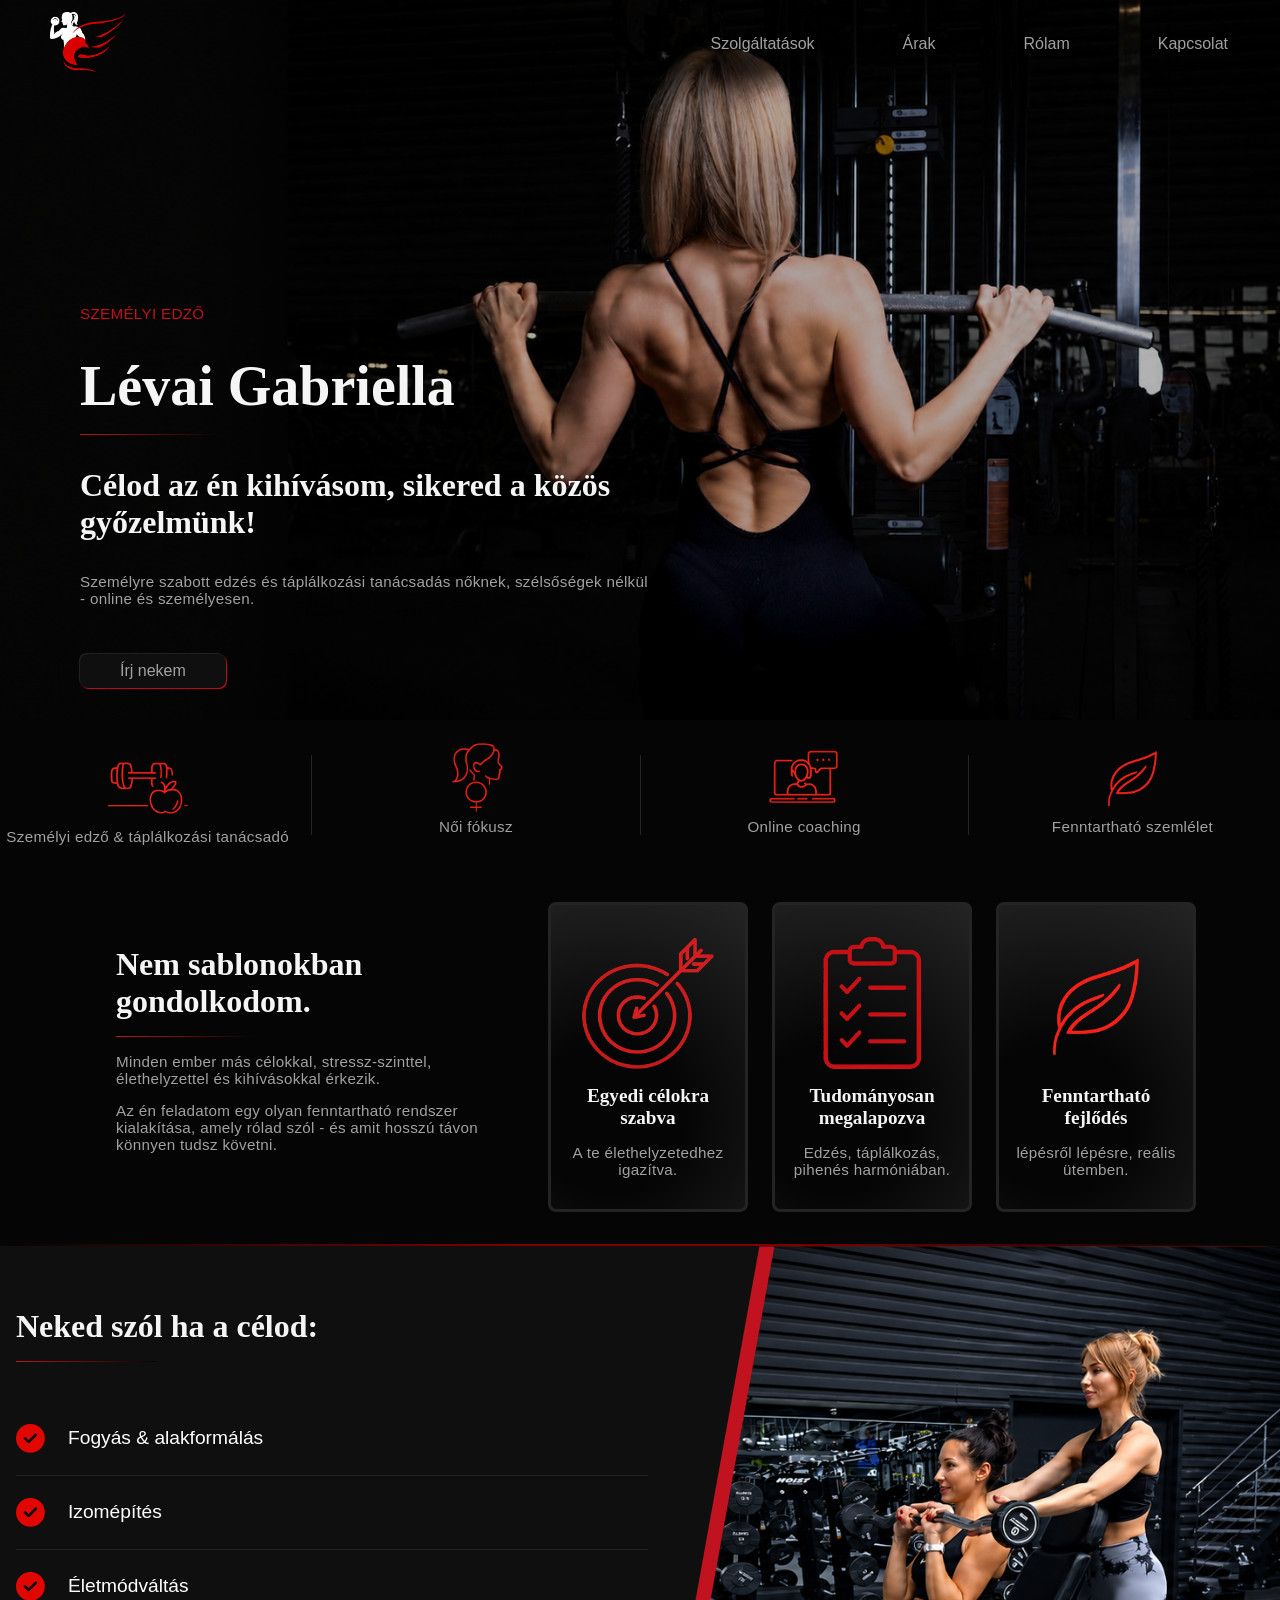
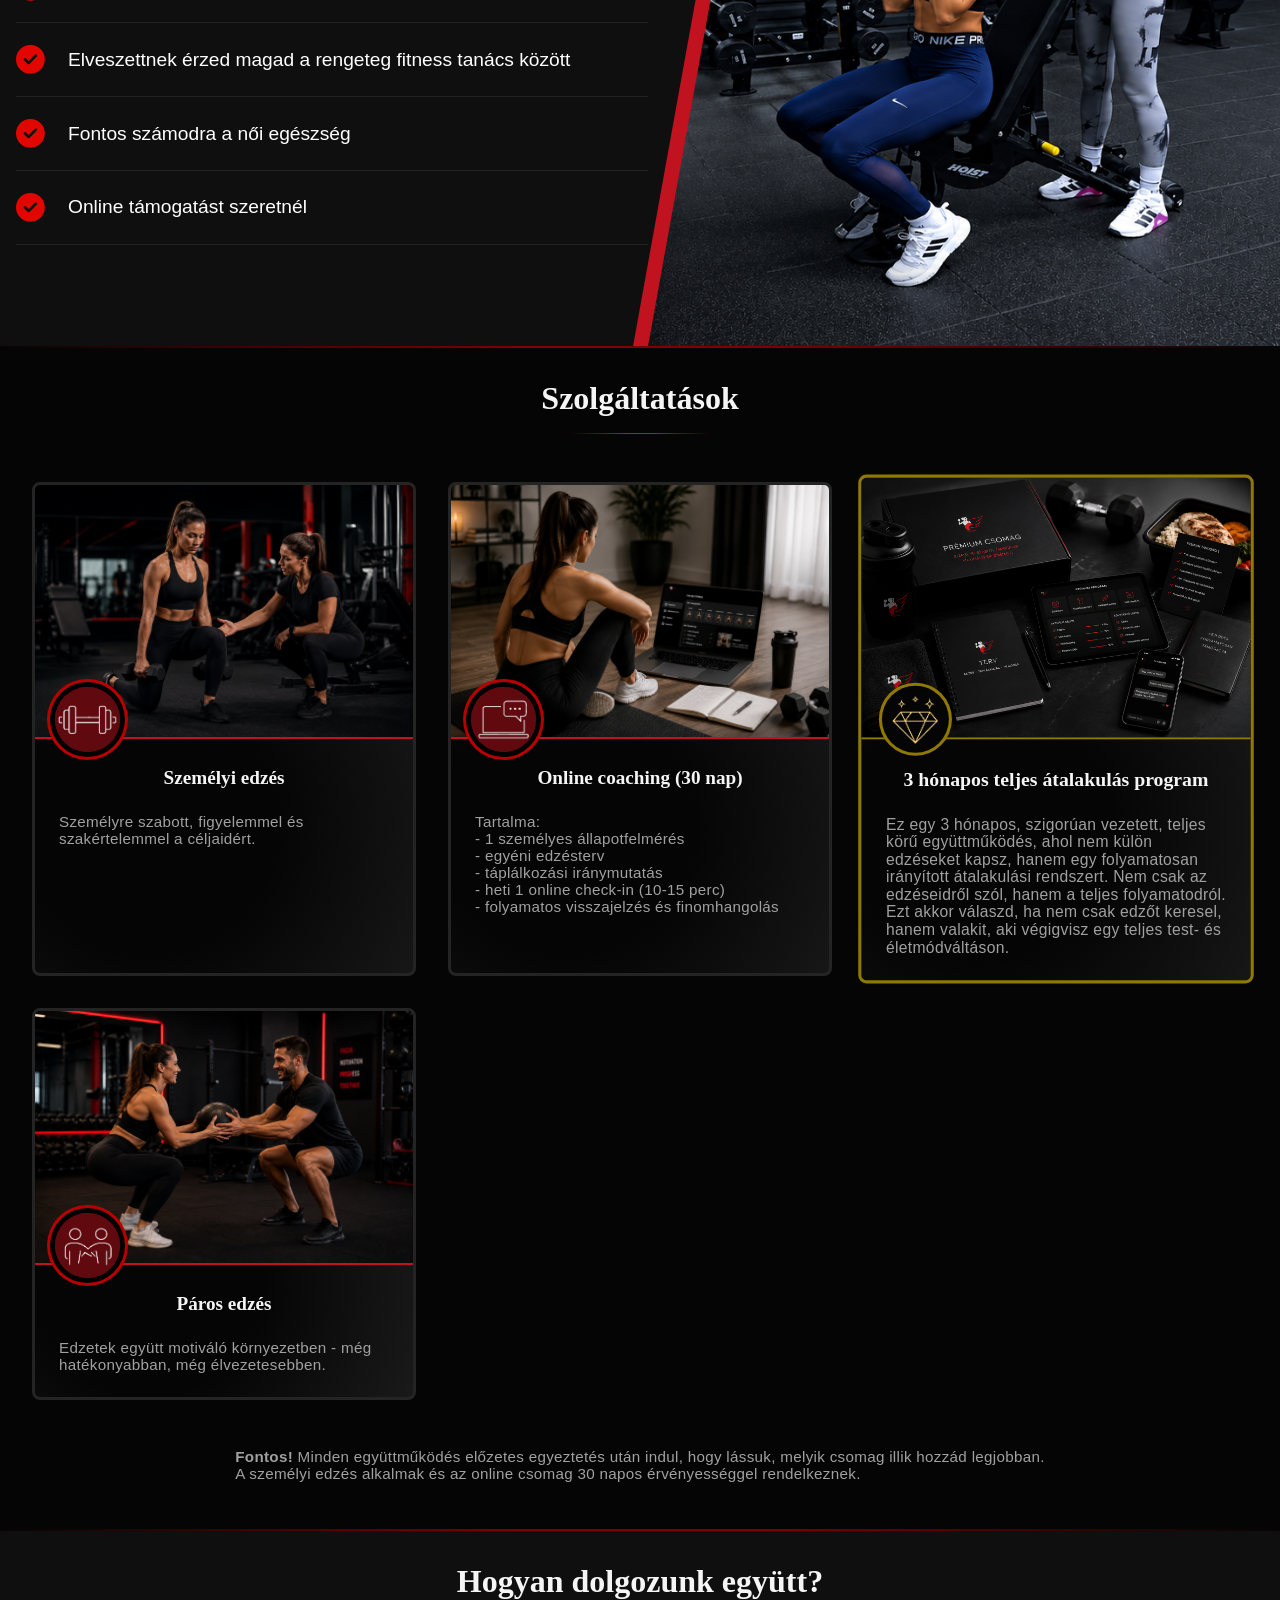
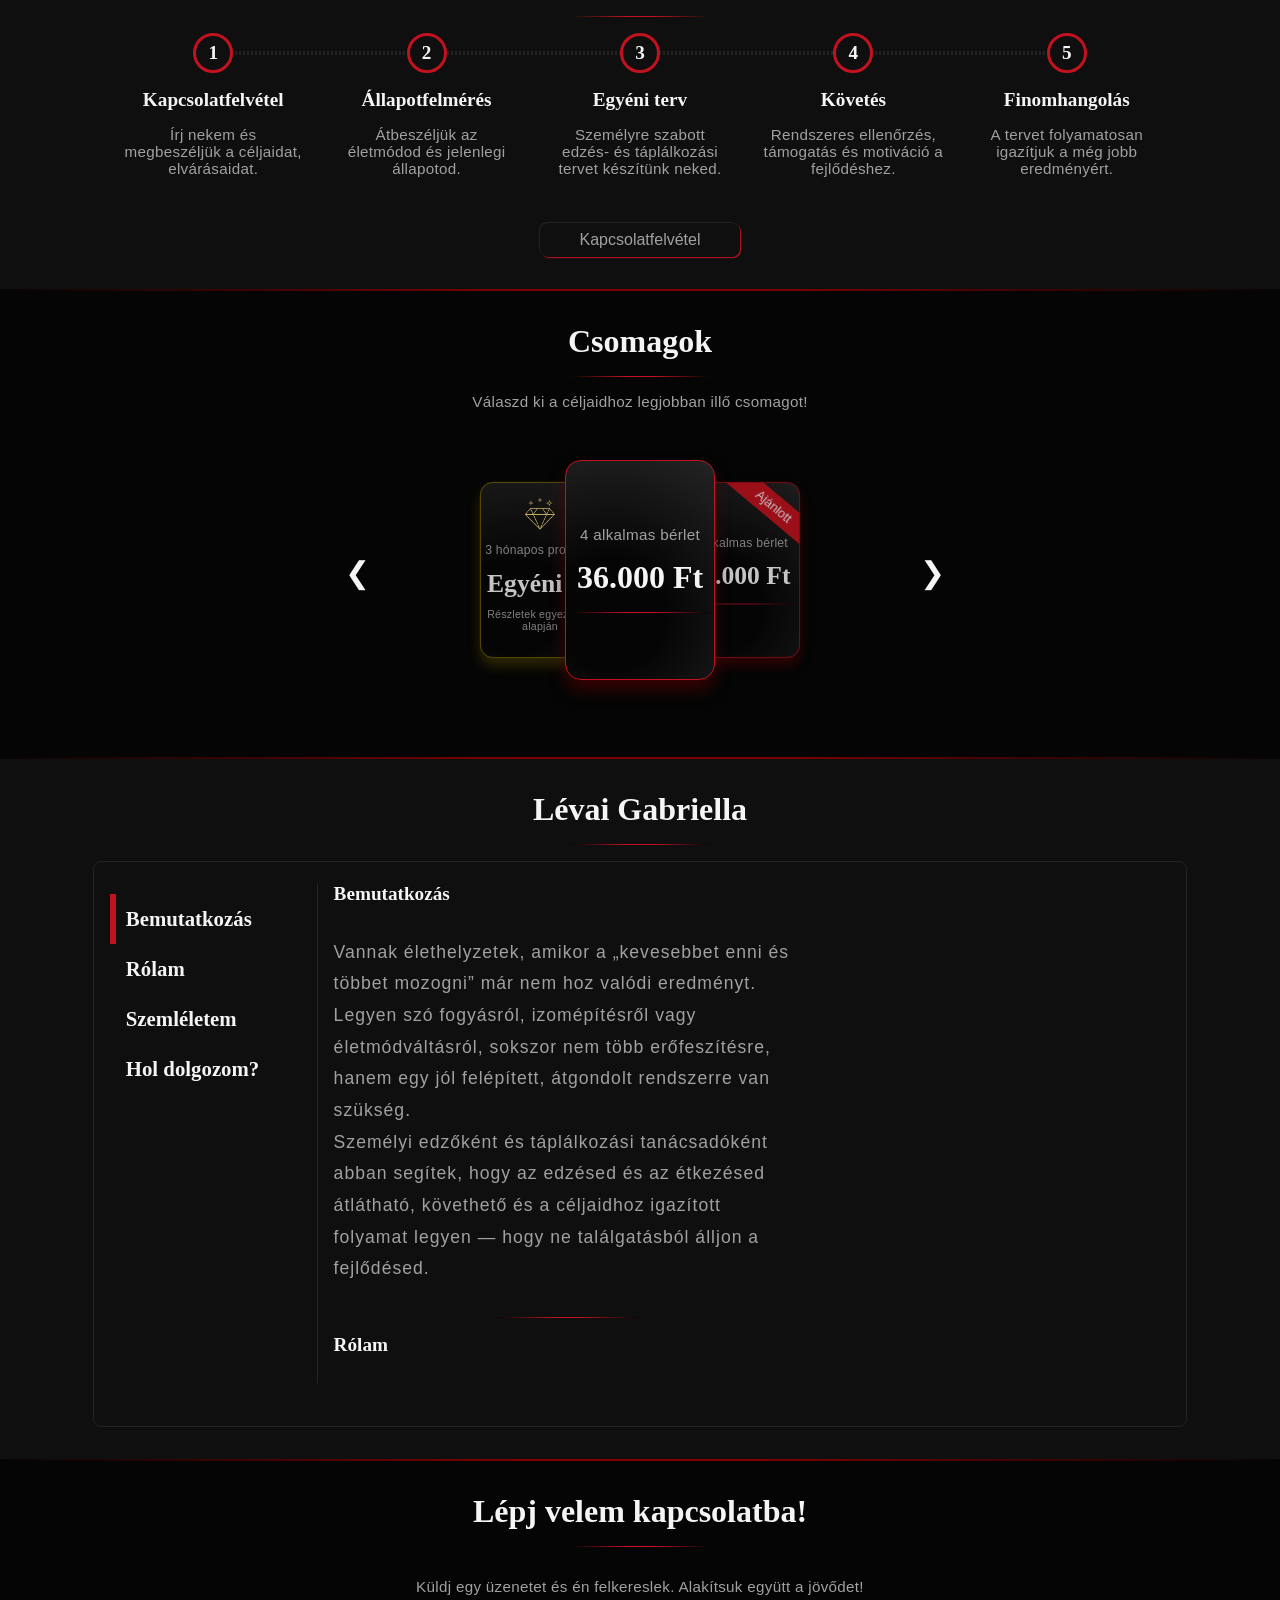
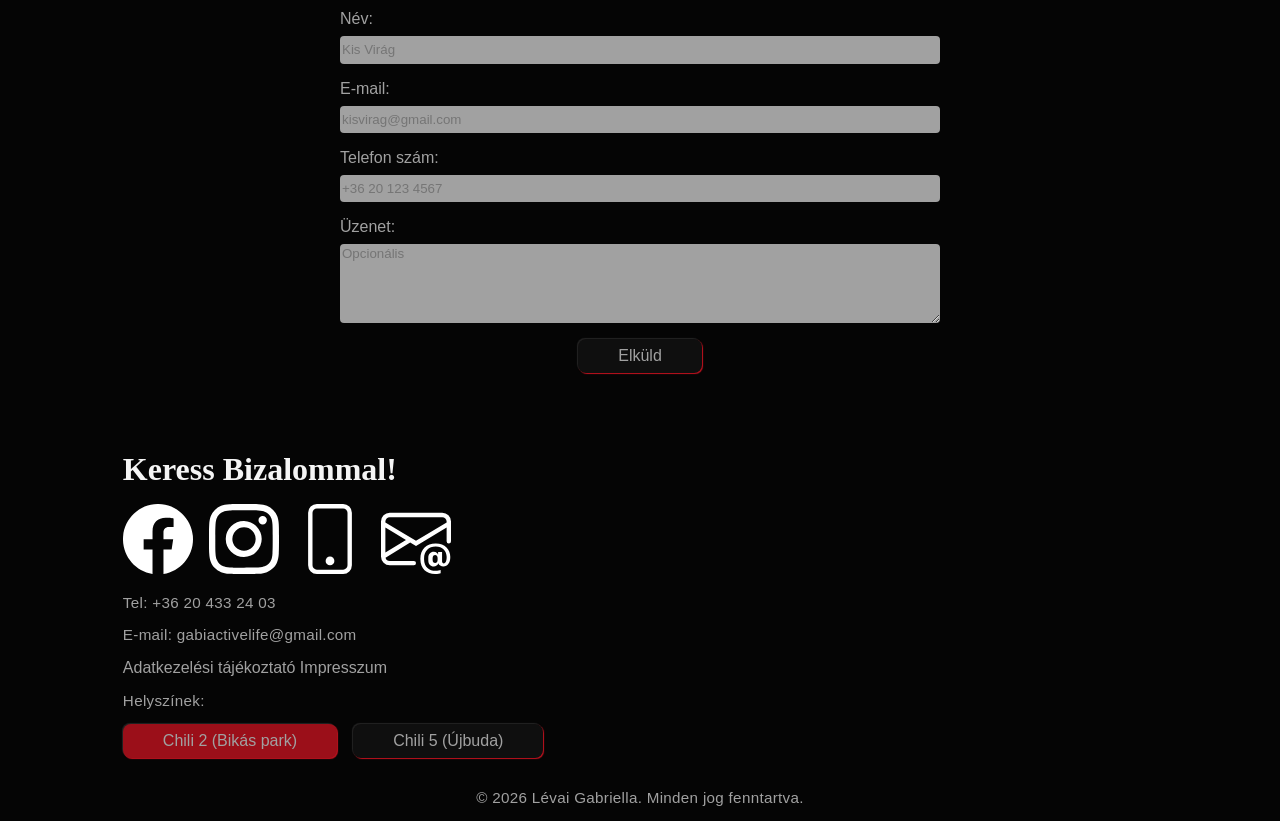
==== commit 7ded5aa4: "Add files via upload" ====
--- a/index.html
+++ b/index.html
@@ -6,20 +6,21 @@
         
         <meta property="og:title" content="Lévai Gabriella - Személyi edző">
         <meta property="og:description" content="Személyi edzés és táplálkozási tanácsadás nőknek Budapesten.">
-        <meta property="og:image" content="https://zoltanszabo91.github.io/L-vaiGabriella/pictures/share-img.png">
+        <meta property="og:image" content="https://levaigabriella.github.io/LevaiGabriella/pictures/share-img.png">
         <meta property="og:image:width" content="1200">
         <meta property="og:image:height" content="630">
         <meta property="og:locale" content="hu_HU">
         <meta property="og:type" content="website">
-        <meta property="og:url" content="https://zoltanszabo91.github.io/L-vaiGabriella/">
+        <meta property="og:url" content="https://levaigabriella.github.io/LevaiGabriella/">
         
         <meta name="twitter:card" content="summary_large_image">
         <meta name="twitter:title" content="Lévai Gabriella - Személyi edző">
         <meta name="twitter:description" content="Személyi edzés és táplálkozási tanácsadás nőknek Budapesten.">
-        <meta name="twitter:image" content="https://zoltanszabo91.github.io/L-vaiGabriella/pictures/share-img.png">
+        <meta name="twitter:image" content="https://levaigabriella.github.io/LevaiGabriella/pictures/share-img.png">
         
+        <meta name="author" content="Lévai Gabriella">
         <meta name="description" content="Személyi edzés, online coaching és táplálkozási tanácsadás nőknek Budapesten. Fenntartható életmódváltás, fogyás, alakformálás és izomépítés Lévai Gabriellával.">
-        <link rel="canonical" href="https://zoltanszabo91.github.io/L-vaiGabriella/">
+        <link rel="canonical" href="https://levaigabriella.github.io/LevaiGabriella/">
         <link rel="stylesheet" href="https://cdnjs.cloudflare.com/ajax/libs/font-awesome/6.5.2/css/all.min.css">
         <link href="css/css.css" rel="stylesheet">
         <link rel="stylesheet" href="css/sections.css">
@@ -311,7 +312,7 @@
                             <section class="observe-section" id="rolam">
                                 <h3>Rólam</h3>
                                 <p>
-                                    Személyes story: Lévai Gabriella vagyok, személyi edző funkcionális Integratív tréner, táplálkozási tanácsadó. <br>
+                                    Személyes történetem: Lévai Gabriella vagyok, személyi edző funkcionális Integratív tréner, táplálkozási tanácsadó. <br>
                                     Már középiskolás éveim alatt is a testnevelés órák helyett gyakran az edzőteremben töltöttem az időmet — innen indult az érdeklődésem a mozgás és az edzés világa felé. <br>
                                     Több mint 5 évet éltem Skóciában, ahol egyre erősebben megfogalmazódott bennem, hogy itthon szeretnék dolgozni és elsősorban nőknek segíteni abban, hogy közelebb kerüljenek egy egészségesebb, tudatosabb életmódhoz.
                                     A hazatérésem után, a COVID időszakában vált még egyértelműbbé számomra, mennyire háttérbe szorul a prevenció és az edukáció az egészség területén, és mennyire sokan maradnak egyedül a bizonytalan információk között.
@@ -377,7 +378,7 @@
                         target="_blank"
                         rel="noopener noreferrer"
                         aria-label="Facebook">
-                        <img src="pictures/kapcsolat/facebook.png" alt="Facebook">
+                        <img src="pictures/kapcsolat/facebook.svg" alt="Facebook">
                     </a>
 
                     <!-- Instagram -->
@@ -385,19 +386,19 @@
                         target="_blank"
                         rel="noopener noreferrer"
                         aria-label="Instagram">
-                        <img src="pictures/kapcsolat/insta.png" alt="Instagram">
+                        <img src="pictures/kapcsolat/instagram.svg" alt="Instagram">
                     </a>
 
                     <!-- Telefon -->
                     <a href="tel:+36204332403"
                         aria-label="Telefon">
-                        <img src="pictures/kapcsolat/telefon.png" alt="Telefon">
+                        <img src="pictures/kapcsolat/phone.svg" alt="Telefon">
                     </a>
 
                     <!-- E-mail -->
                     <a href="mailto:gabiactivelife@gmail.com"
                         aria-label="E-mail">
-                        <img src="pictures/kapcsolat/email.png" alt="E-mail">
+                        <img src="pictures/kapcsolat/envelope-at.svg" alt="E-mail">
                     </a>
                 </div>
                 <p>Tel: +36 20 433 24 03</p>
--- a/css/css.css
+++ b/css/css.css
@@ -340,6 +340,7 @@
 .kapcsolatok img{
     height: 70px;
     width: 70px;
+    filter: brightness(0) invert(1);
     transition:all 0.1s ease;
 }
 .kapcsolatok img:hover{
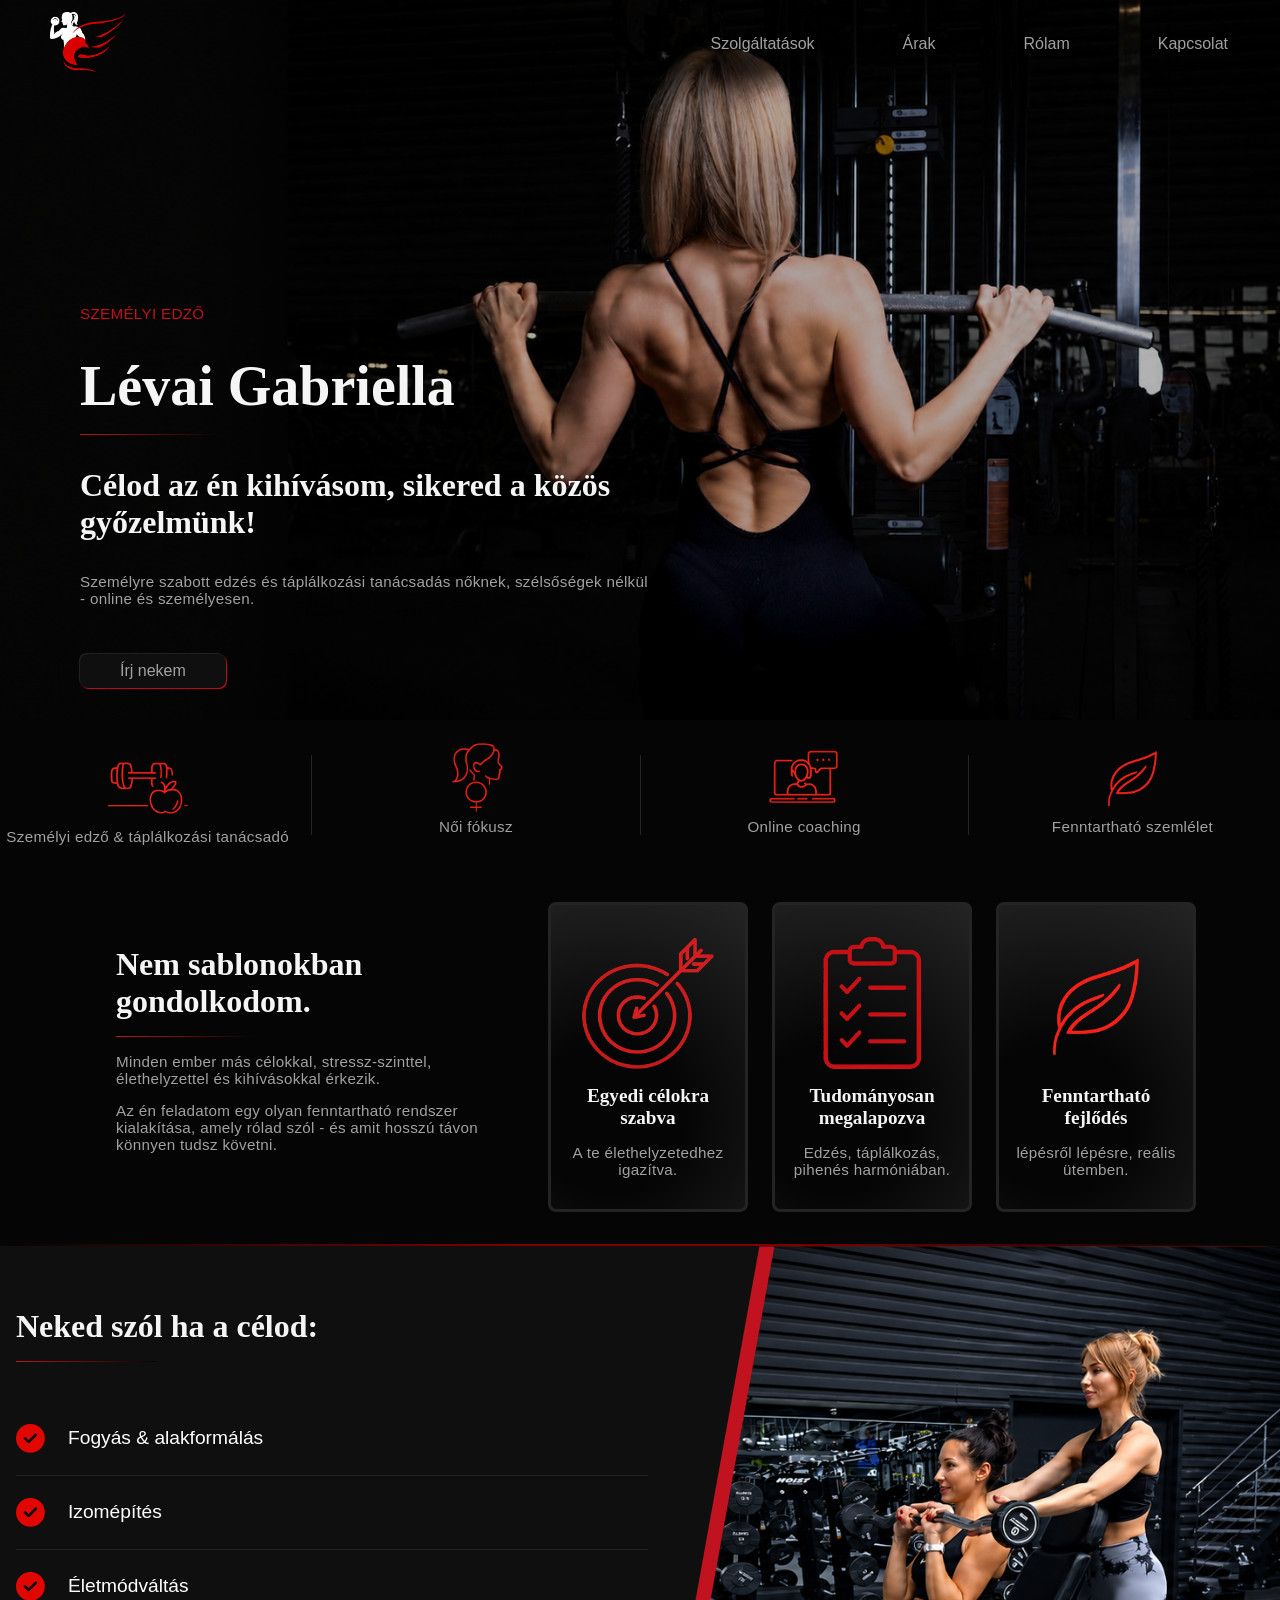
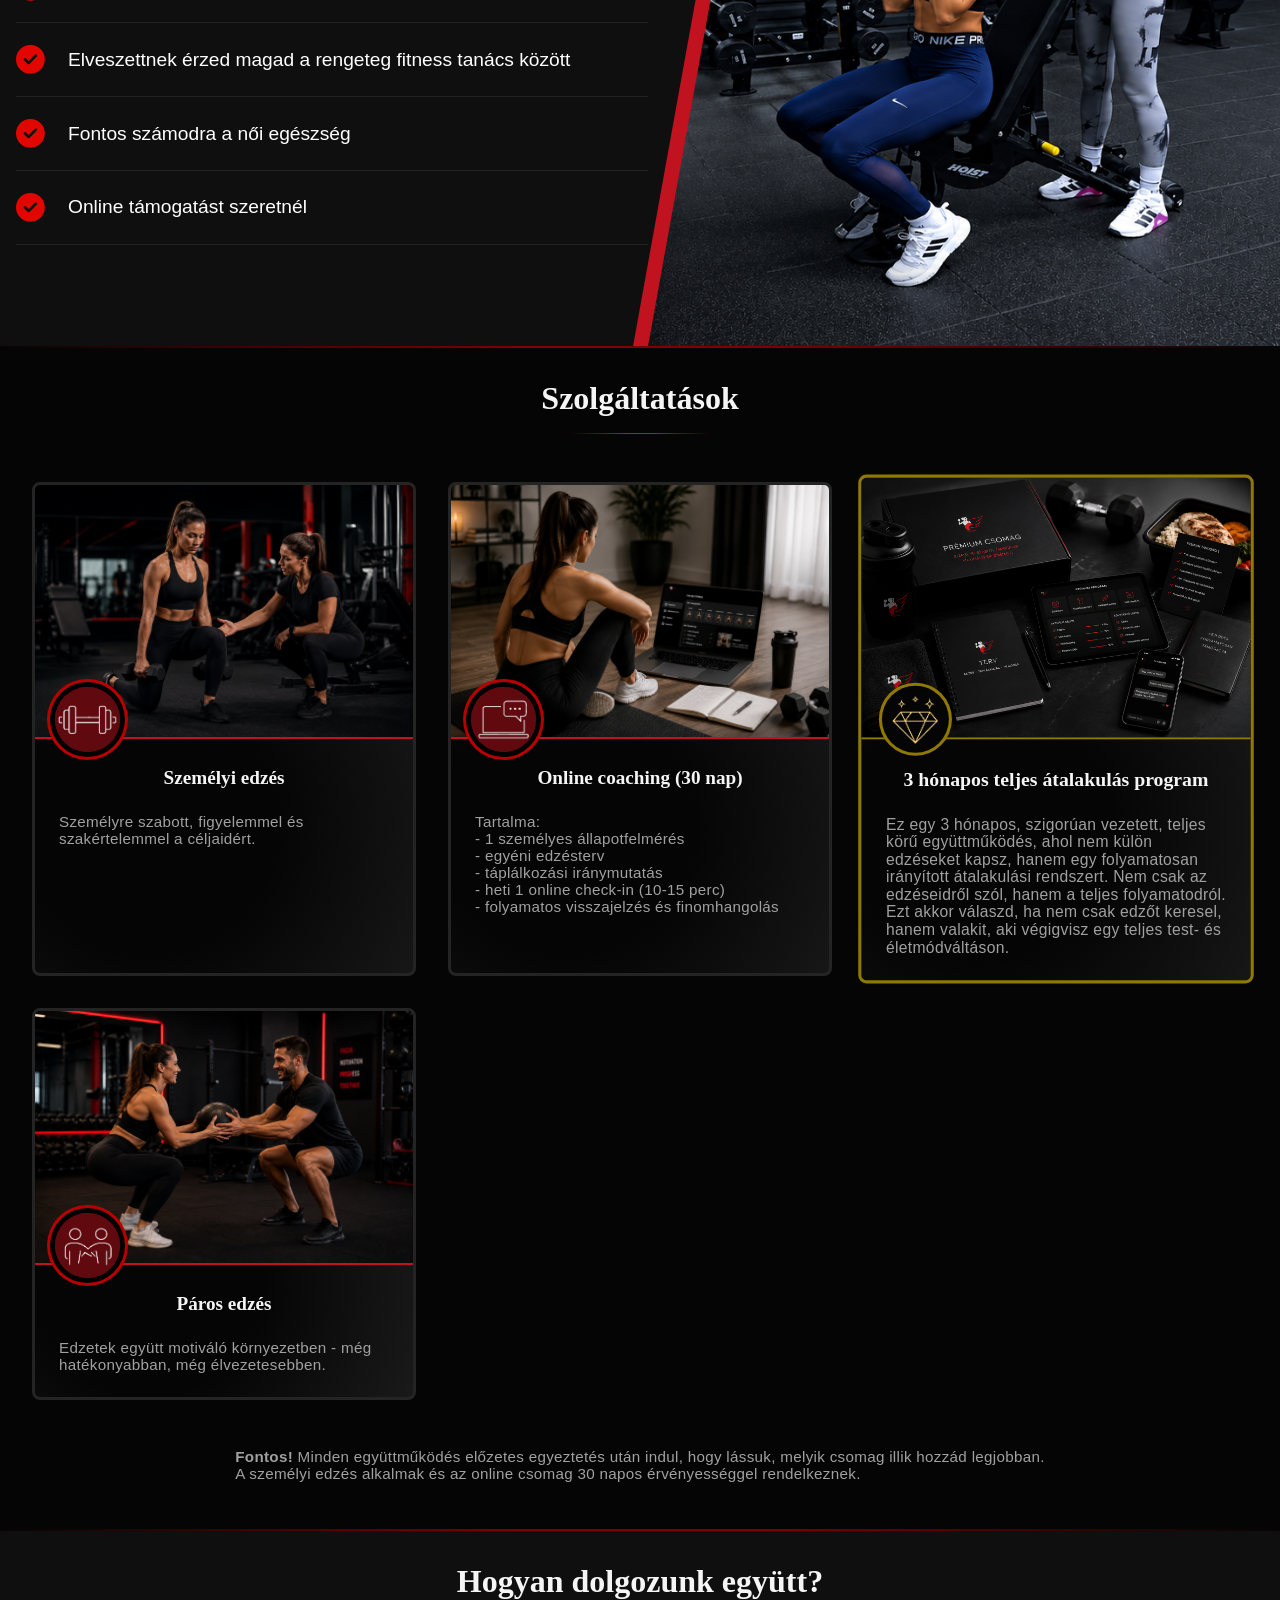
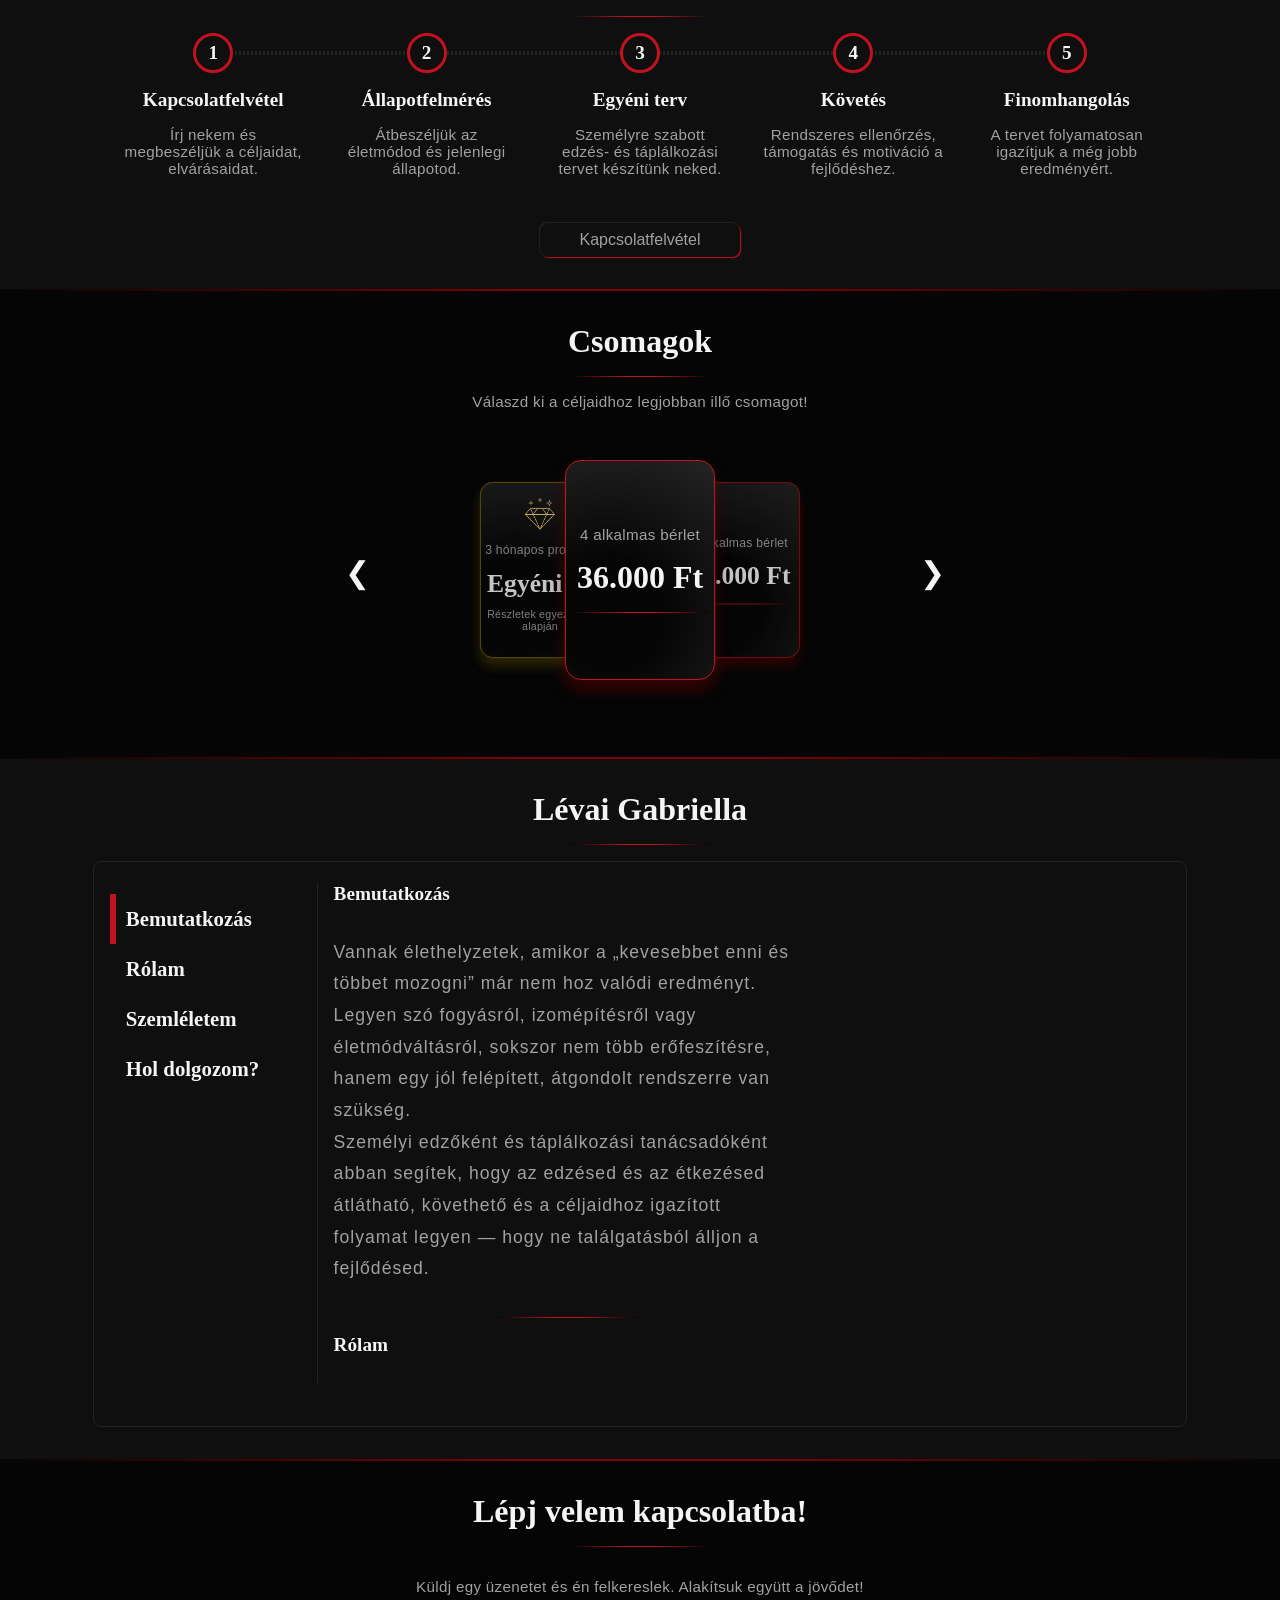
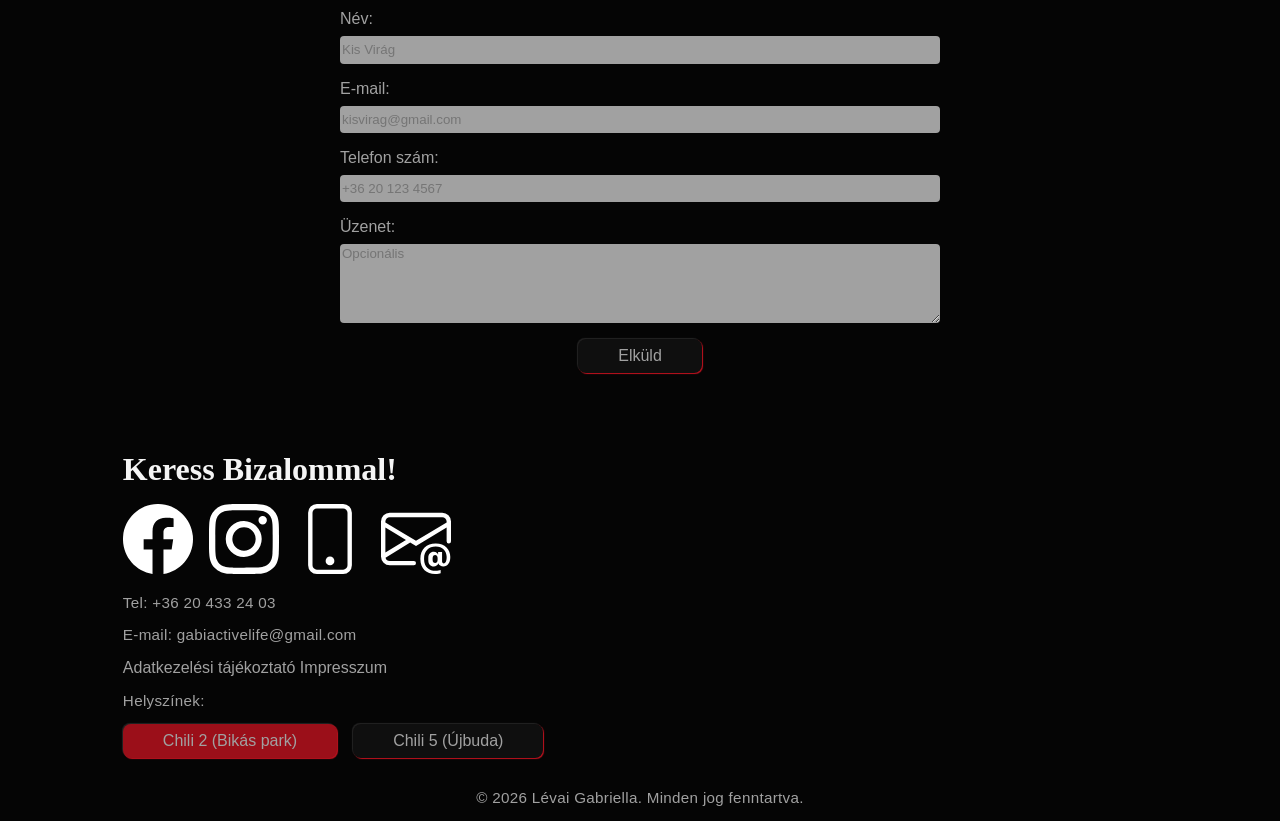
==== commit 8c323495: "Árak módosítása." ====
--- a/index.html
+++ b/index.html
@@ -6,21 +6,21 @@
         
         <meta property="og:title" content="Lévai Gabriella - Személyi edző">
         <meta property="og:description" content="Személyi edzés és táplálkozási tanácsadás nőknek Budapesten.">
-        <meta property="og:image" content="https://levaigabriella.github.io/LevaiGabriella/pictures/share-img.png">
+        <meta property="og:image" content="https://www.levaigabriella.hu/pictures/share-img.png">
         <meta property="og:image:width" content="1200">
         <meta property="og:image:height" content="630">
         <meta property="og:locale" content="hu_HU">
         <meta property="og:type" content="website">
-        <meta property="og:url" content="https://levaigabriella.github.io/LevaiGabriella/">
+        <meta property="og:url" content="https://www.levaigabriella.hu/">
         
         <meta name="twitter:card" content="summary_large_image">
         <meta name="twitter:title" content="Lévai Gabriella - Személyi edző">
         <meta name="twitter:description" content="Személyi edzés és táplálkozási tanácsadás nőknek Budapesten.">
-        <meta name="twitter:image" content="https://levaigabriella.github.io/LevaiGabriella/pictures/share-img.png">
+        <meta name="twitter:image" content="https://www.levaigabriella.hu/pictures/share-img.png">
         
         <meta name="author" content="Lévai Gabriella">
         <meta name="description" content="Személyi edzés, online coaching és táplálkozási tanácsadás nőknek Budapesten. Fenntartható életmódváltás, fogyás, alakformálás és izomépítés Lévai Gabriellával.">
-        <link rel="canonical" href="https://levaigabriella.github.io/LevaiGabriella/">
+        <link rel="canonical" href="https://www.levaigabriella.hu/">
         <link rel="stylesheet" href="https://cdnjs.cloudflare.com/ajax/libs/font-awesome/6.5.2/css/all.min.css">
         <link href="css/css.css" rel="stylesheet">
         <link rel="stylesheet" href="css/sections.css">
@@ -266,7 +266,12 @@
                     </div>
                     <div class="csomag_slide_item">
                         <p>8 alkalmas bérlet</p>
-                        <h2>64.000 Ft</h2>
+                        <h2>68.000 Ft</h2>
+                        <hr>
+                    </div>
+                    <div class="csomag_slide_item">
+                        <p>10 alkalmas bérlet</p>
+                        <h2>80.000 Ft</h2>
                         <div class="ajanlott">Ajánlott</div>
                         <hr>
                     </div>
--- a/css/css.css
+++ b/css/css.css
@@ -444,6 +444,10 @@
         align-items: center;
         justify-content: center;
     }
+    .kapcsolatok img{
+        height: 50px;
+        width: 50px;
+    }
 }
 
 
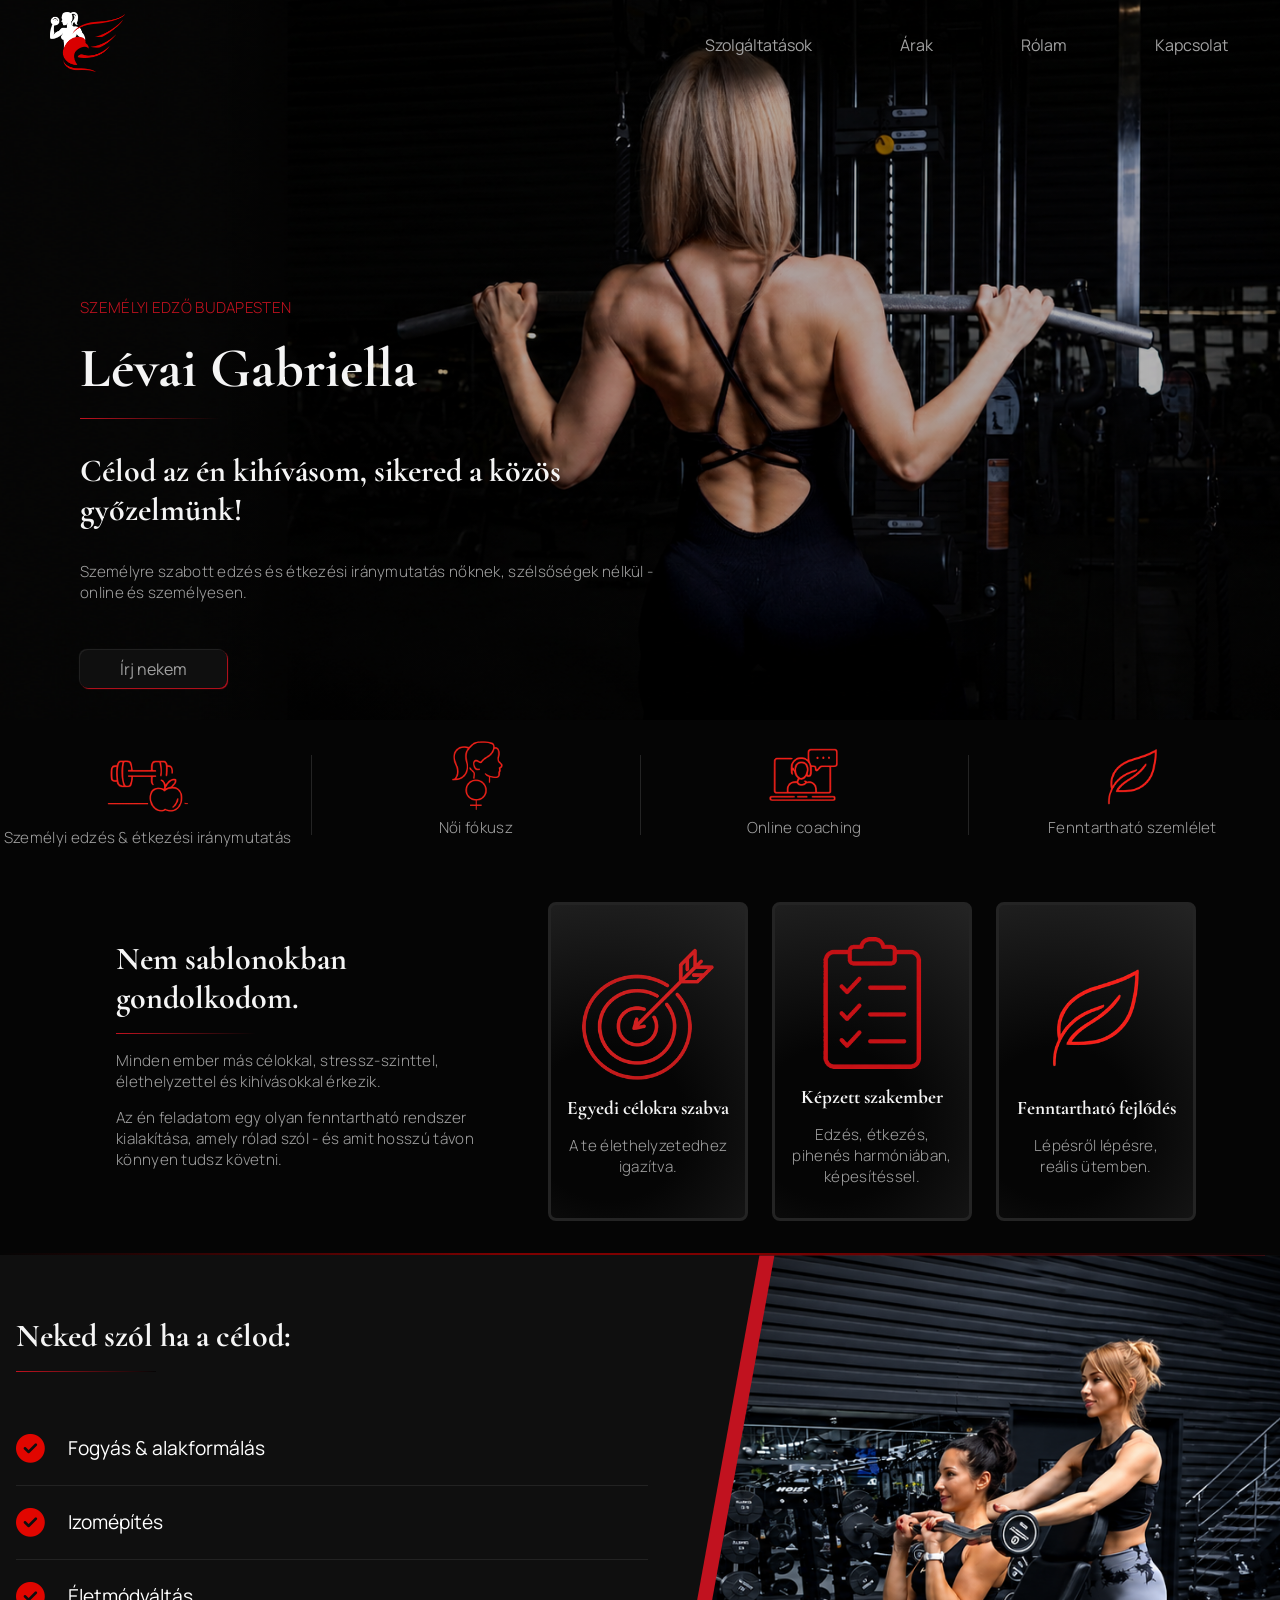
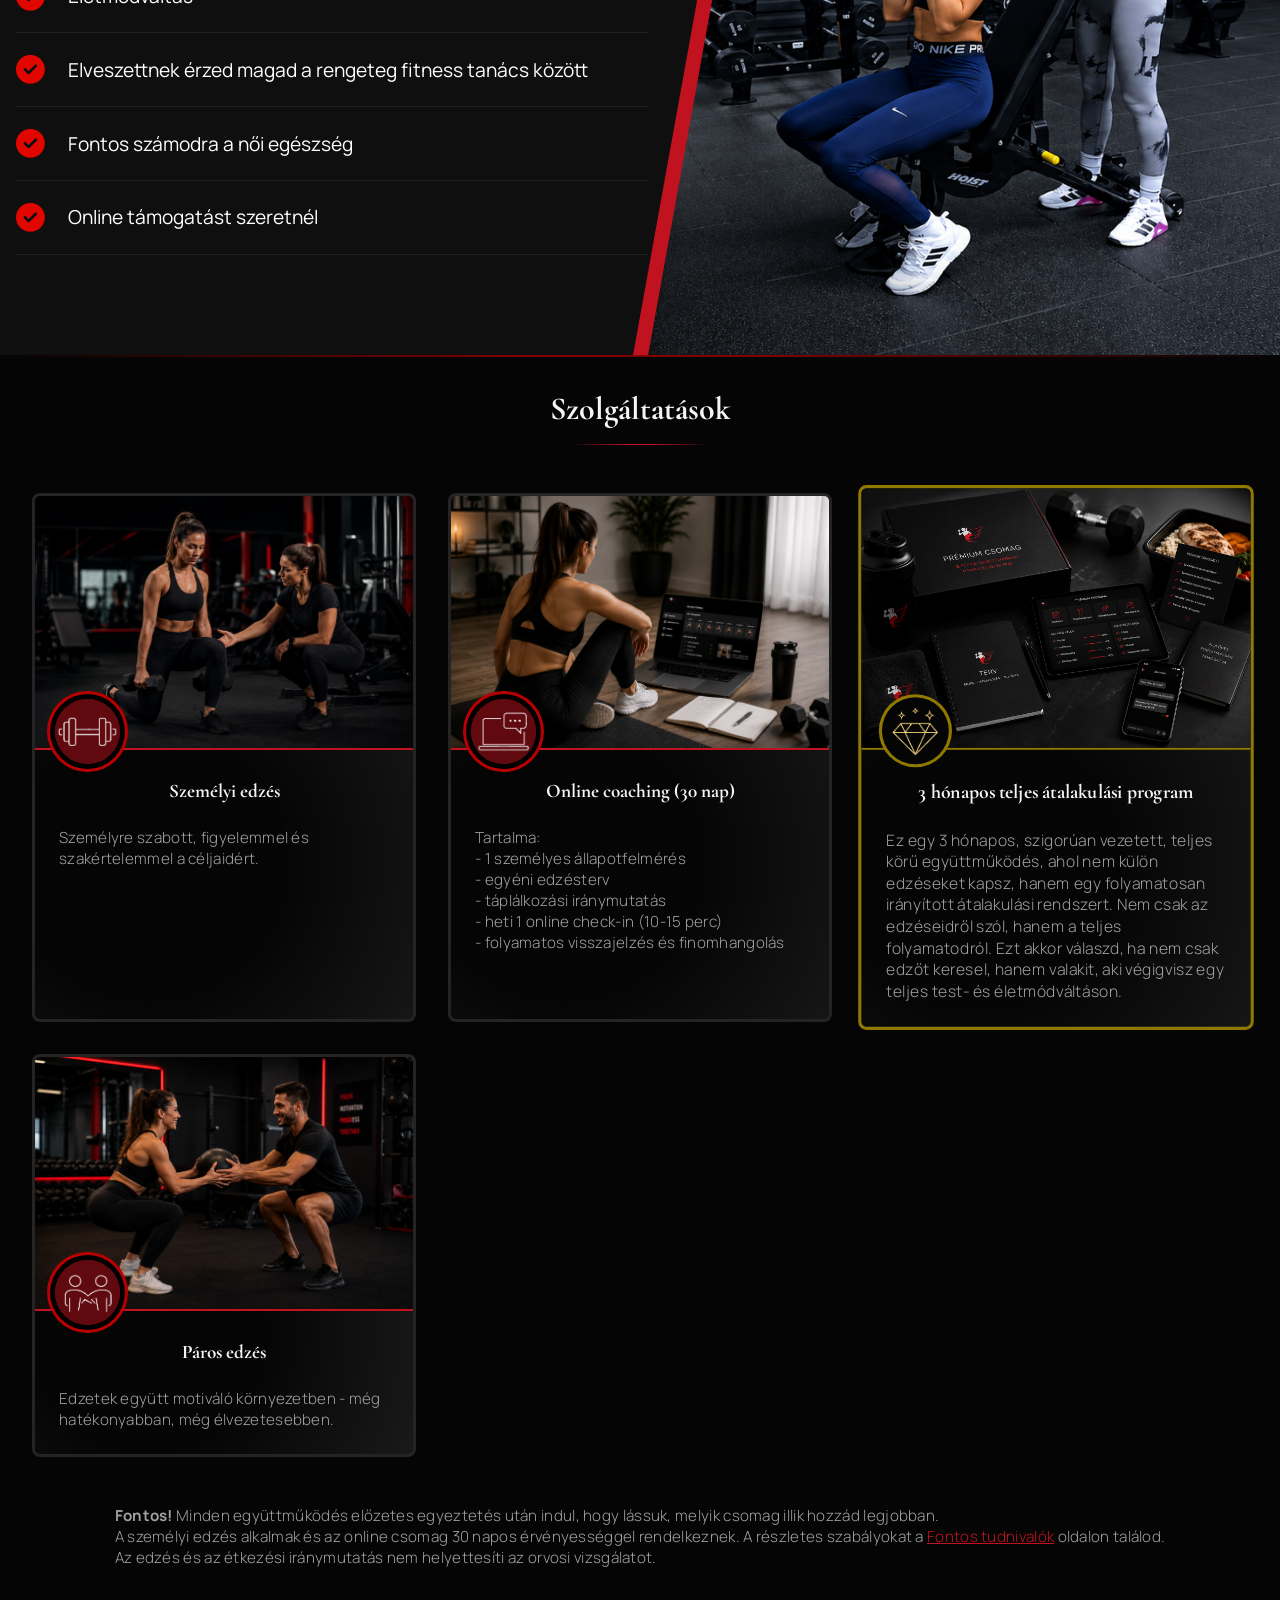
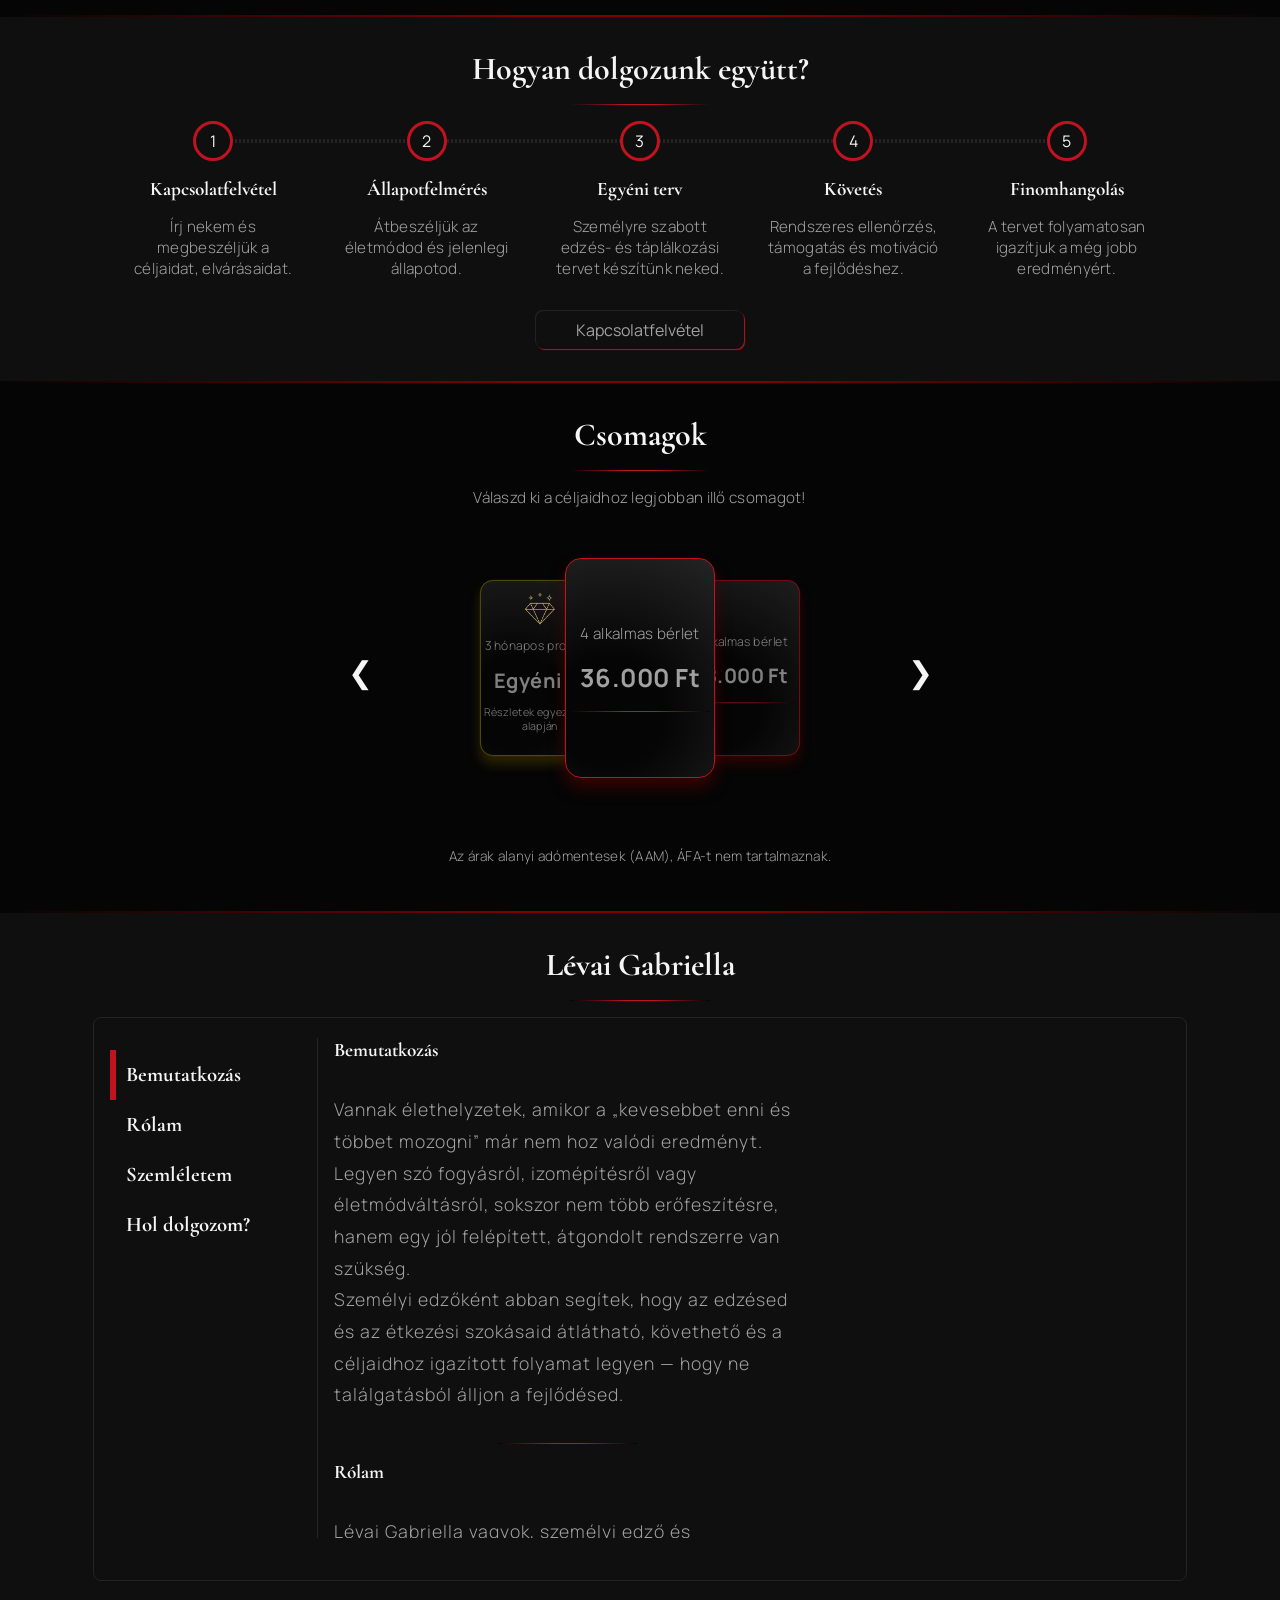
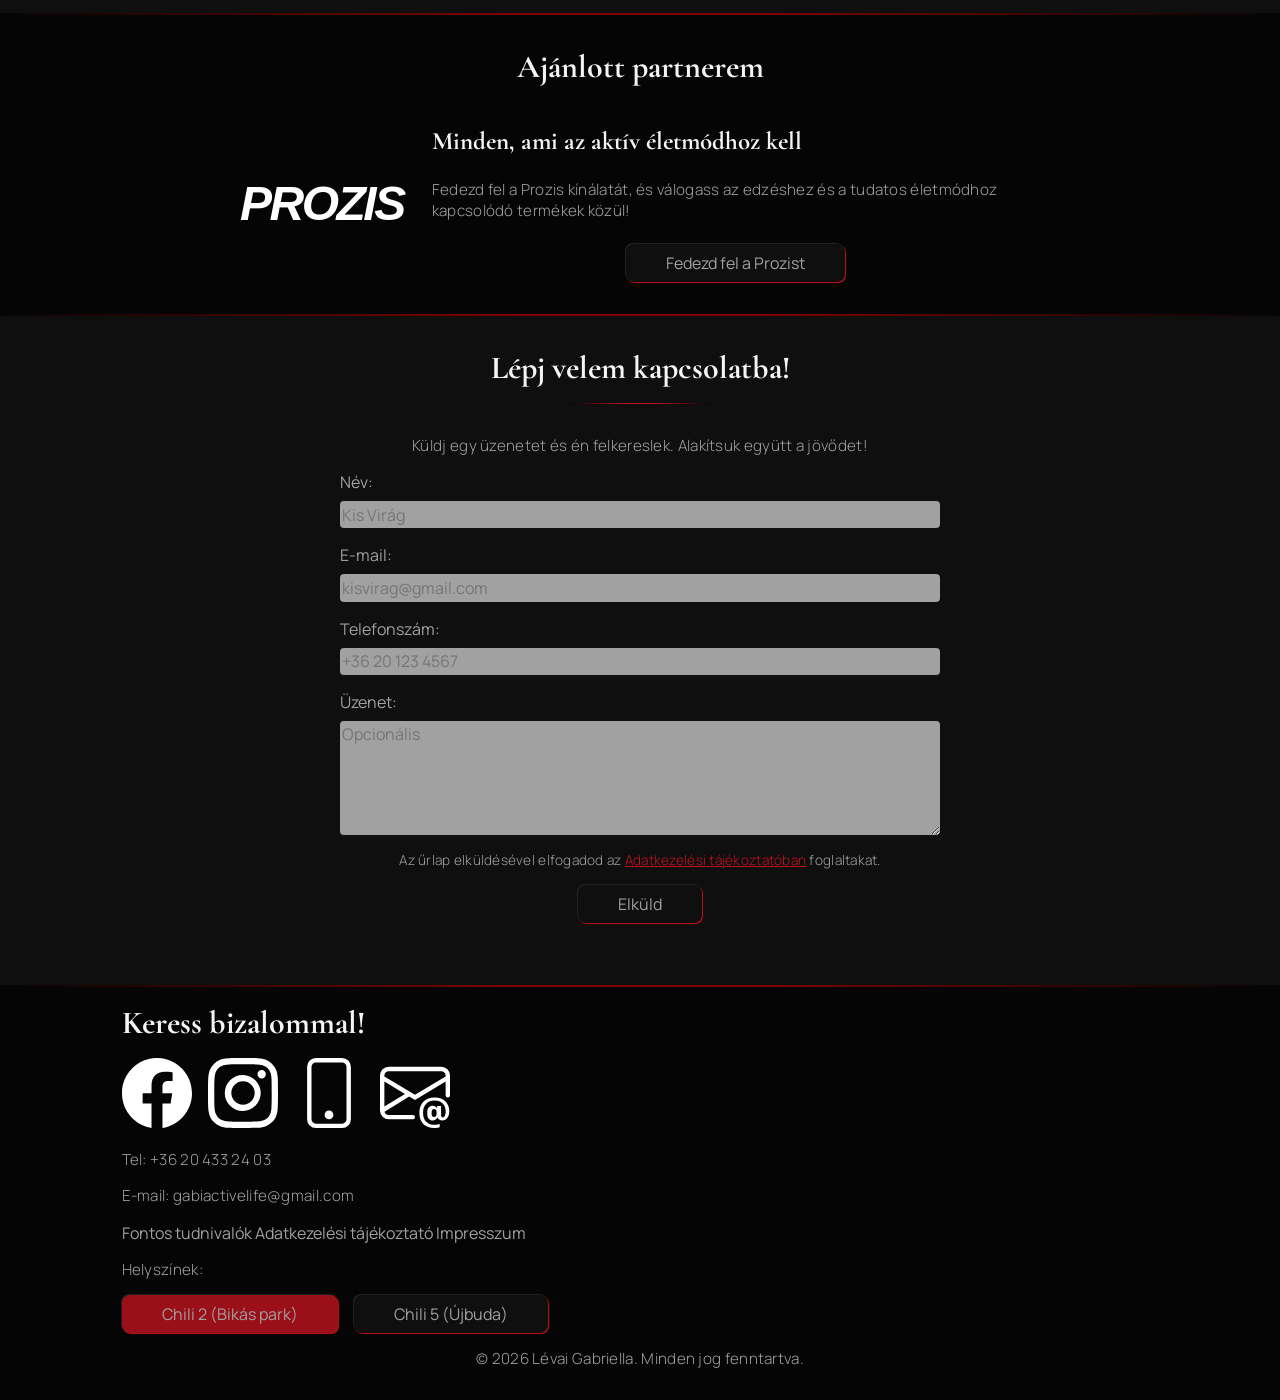
==== commit 0122a2cb: "Jogi megfelelőségek javítása, Prozis partnerlink elhelyezése." ====
--- a/index.html
+++ b/index.html
@@ -1,432 +1,493 @@
-<!DOCTYPE html>
-<html lang="hu">
-    <head>
-        <meta charset="UTF-8">
-        <meta name="viewport" content="width=device-width, initial-scale=1.0">
-        
-        <meta property="og:title" content="Lévai Gabriella - Személyi edző">
-        <meta property="og:description" content="Személyi edzés és táplálkozási tanácsadás nőknek Budapesten.">
-        <meta property="og:image" content="https://www.levaigabriella.hu/pictures/share-img.png">
-        <meta property="og:image:width" content="1200">
-        <meta property="og:image:height" content="630">
-        <meta property="og:locale" content="hu_HU">
-        <meta property="og:type" content="website">
-        <meta property="og:url" content="https://www.levaigabriella.hu/">
-        
-        <meta name="twitter:card" content="summary_large_image">
-        <meta name="twitter:title" content="Lévai Gabriella - Személyi edző">
-        <meta name="twitter:description" content="Személyi edzés és táplálkozási tanácsadás nőknek Budapesten.">
-        <meta name="twitter:image" content="https://www.levaigabriella.hu/pictures/share-img.png">
-        
-        <meta name="author" content="Lévai Gabriella">
-        <meta name="description" content="Személyi edzés, online coaching és táplálkozási tanácsadás nőknek Budapesten. Fenntartható életmódváltás, fogyás, alakformálás és izomépítés Lévai Gabriellával.">
-        <link rel="canonical" href="https://www.levaigabriella.hu/">
-        <link rel="stylesheet" href="https://cdnjs.cloudflare.com/ajax/libs/font-awesome/6.5.2/css/all.min.css">
-        <link href="css/css.css" rel="stylesheet">
-        <link rel="stylesheet" href="css/sections.css">
-        <title>Lévai Gabriella | Személyi edző és táplálkozási tanácsadó Budapesten</title>
-        <link rel="icon" href="pictures/icon.ico">
-        <script type="application/ld+json">
-            {
-            "@context":"https://schema.org",
-            "@type":"LocalBusiness",
-            "name":"Lévai Gabriella",
-            "description":"Személyi edzés és táplálkozási tanácsadás",
-            "telephone":"+36204332403",
-            "email":"gabiactivelife@gmail.com",
-            "areaServed":"Budapest"
-            }
-        </script>
-    </head>
-    <body>
-        <div id="hamb" onclick="hamb_on()">&#9776;</div>
-        <nav class="menu">
-            <a href="#hero"><img id="logo" src="pictures/Logoinverse.png" alt="logo"></a>
-            
-            <ul class="hamb_list" id="hamb_list">
-                <li><a href="#services">Szolgáltatások</a></li>
-                <li><a href="#prices">Árak</a></li>
-                <li><a href="#aboutme">Rólam</a></li>
-                <li><a href="#footer">Kapcsolat</a></li>
-            </ul>            
-        </nav>
-
-        <header class="hero-container" id="hero">
-            <div class="hero">
-                <div class="hero-info">
-                    <p style="color: var(--primary); text-transform: uppercase;" class="hero-text">személyi edző</p>
-                    <h1 class="hero-text">Lévai Gabriella</h1>
-                    <hr>
-                    <h2 class="hero-text">Célod az én kihívásom, sikered a közös győzelmünk!</h2>
-                    <p class="hero-text">Személyre szabott edzés és táplálkozási tanácsadás nőknek, szélsőségek nélkül - online és személyesen.</p>
-                </div>
-                <a href="#kapcsolatfelvetel" class="btn hero-btn">Írj nekem</a>
-            </div>
-            
-        </header>
-
-        <main class="content">
-            <section class="szemlelet_container">
-                <div class="szemlelet_item">
-                    <img class="szemlelet_img" style="margin-top: 20px;" src="pictures/Szemlelet/Taplalkozasi_tanacsado.png" alt="Táplálkozási tanácsadó, Személyi edző">
-                    <p>Személyi edző & táplálkozási tanácsadó</p>
-                </div>
-                <div class="vertical_line"></div>
-                <div class="szemlelet_item">
-                    <img class="szemlelet_img" src="pictures/Szemlelet/noi_fokusz.png" alt="Női fókusz">
-                    <p>Női fókusz</p>
-                </div>
-                <div class="vertical_line middle"></div>
-                <div class="szemlelet_item">
-                    <img class="szemlelet_img" src="pictures/Szemlelet/online_coaching.png" alt="Online tréning">
-                    <p>Online coaching</p>
-                </div>
-                <div class="vertical_line"></div>
-                <div class="szemlelet_item">
-                    <img class="szemlelet_img" src="pictures/Szemlelet/fenntarthato_szemlelet.png" alt="Fenntartható szemlélet">
-                    <p>Fenntartható szemlélet</p>
-                </div>
-            </section>
-
-            <section class="row_one Nemsablon_content">
-                <div class="Nemsablon_description">
-                    <h2>Nem sablonokban gondolkodom.</h2>
-                    <hr>
-                    <p>Minden ember más célokkal, stressz-szinttel, élethelyzettel és kihívásokkal érkezik.</p>
-                    <p>Az én feladatom egy olyan fenntartható rendszer kialakítása, amely rólad szól - és amit hosszú távon könnyen tudsz követni.</p>
-                </div>
-                <div class="Nemsablon_list">
-                    <div class="Nemsablon_card">
-                        <img class="Nemsablon_img" src="pictures/NemSablonok/cel.png" alt="Egyéni célok">
-                        <div>
-                            <h3>Egyedi célokra szabva</h3>
-                            <p>A te élethelyzetedhez igazítva.</p>
-                        </div>
-                    </div>
-                    <div class="Nemsablon_card">
-                        <img class="Nemsablon_img" src="pictures/NemSablonok/tudomanyos.png" alt="Tudományosan megalapozva">
-                        <div>
-                            <h3>Tudományosan megalapozva</h3>
-                            <p>Edzés, táplálkozás, pihenés harmóniában.</p>
-                        </div>
-                    </div>
-                    <div class="Nemsablon_card">
-                        <img class="Nemsablon_img" src="pictures/NemSablonok/fenntarthato_szemlelet.png" alt="Fenntartható fejlődés">
-                        <div>
-                            <h3>Fenntartható fejlődés</h3>
-                            <p>lépésről lépésre, reális ütemben.</p>
-                        </div>
-                    </div>
-                </div>
-            </section>
-
-            <div class="section_border"></div>
-
-            <section class="row_two goal">
-                <div class="goal-list-cont">
-                    <h2>Neked szól ha a célod:</h2>
-                    <hr>
-                    <ul class="goal-list">
-                        <li>
-                            <i class="fa-solid fa-circle-check"></i>
-                            Fogyás & alakformálás
-                        </li>
-                        <li>
-                            <i class="fa-solid fa-circle-check"></i>
-                            Izomépítés
-                        </li>
-                        <li>
-                            <i class="fa-solid fa-circle-check"></i>
-                            Életmódváltás
-                        </li>
-                        <li>
-                            <i class="fa-solid fa-circle-check"></i>
-                            Elveszettnek érzed magad a rengeteg fitness tanács között
-                        </li>
-                        <li>
-                            <i class="fa-solid fa-circle-check"></i>
-                            Fontos számodra a női egészség
-                        </li>
-                        <li>
-                            <i class="fa-solid fa-circle-check"></i>
-                            Online támogatást szeretnél
-                        </li>
-                    </ul>
-                </div>
-                <div class="goal-img">
-                    <img src="pictures/Celod/goal_section.png" alt="Személyi edzés és életmódváltás nőknek">
-                </div>
-            </section>
-
-            <div class="section_border"></div>
-
-            <section class="row_one szolg_container" id="services">
-                <h2>Szolgáltatások</h2>
-                <hr>
-                <div class="szolg_list">
-                    <div class="szolg_card">
-                        <img class="szolg_img" src="pictures/Szolgaltatasok/szemelyi_edzes.png" alt="Személyi edzés Budapesten">
-                        <div class="szolg_card_desc">
-                        <div class="szol_logo_cont"><img class="szolg_logo" src="pictures/Szolgaltatasok/szemelyilogo.png"></div>
-                            <h3>Személyi edzés</h3>
-                            <p>Személyre szabott, figyelemmel és szakértelemmel a céljaidért.</p>
-                        </div>
-                    </div>
-                    <div class="szolg_card">
-                        <img class="szolg_img" src="pictures/Szolgaltatasok/online_edzes.png">
-                        <div class="szolg_card_desc">
-                        <div class="szol_logo_cont"><img class="szolg_logo" src="pictures/Szolgaltatasok/onlinelogo.png" alt="Személyi edzés Budapesten"></div>
-                            <h3>Online coaching (30 nap)</h3>
-                            <p>Tartalma: <br>
-                                - 1 személyes állapotfelmérés <br>
-                                - egyéni edzésterv <br>
-                                - táplálkozási iránymutatás <br>
-                                - heti 1 online check-in (10-15 perc) <br>
-                                - folyamatos visszajelzés és finomhangolás</p>
-                        </div>
-                    </div>
-                    <div class="szolg_card premium">
-                        <img class="szolg_img" style="border-bottom: solid 2px rgb(143, 121, 0);" src="pictures/Szolgaltatasok/premium_csomag.png" alt="Személyi edzés Budapesten">
-                        <div class="szolg_card_desc">
-                            <div class="szol_logo_prem"><img class="szolg_logo" src="pictures/Szolgaltatasok/premiumlogo.png"></div>
-                            <h3>3 hónapos teljes átalakulás program</h3>
-                            <p>Ez egy 3 hónapos, szigorúan vezetett, teljes körű együttműködés, ahol nem külön edzéseket kapsz, hanem egy folyamatosan irányított átalakulási rendszert.
-                                Nem csak az edzéseidről szól, hanem a teljes folyamatodról.
-                                Ezt akkor válaszd, ha nem csak edzőt keresel, hanem valakit, aki végigvisz egy teljes test- és életmódváltáson.</p>
-                        </div>
-                    </div>
-                    <div class="szolg_card">
-                        <img class="szolg_img" src="pictures/Szolgaltatasok/paros_edzes.png">
-                        <div class="szolg_card_desc">
-                        <div class="szol_logo_cont"><img class="szolg_logo" src="pictures/Szolgaltatasok/paroslogo.fw.png" alt="Személyi edzés Budapesten"></div>
-                            <h3>Páros edzés</h3>
-                            <p>Edzetek együtt motiváló környezetben - még hatékonyabban, még élvezetesebben.</p>
-                        </div>
-                    </div>
-                </div>
-                <p><b>Fontos!</b>
-                    Minden együttműködés előzetes egyeztetés után indul, hogy lássuk, melyik csomag illik hozzád legjobban. <br>
-                    A személyi edzés alkalmak és az online csomag 30 napos érvényességgel rendelkeznek.</p>
-            </section>
-
-            <div class="section_border"></div>
-
-            <section class="row_two todo_line_sec">
-                <h2>Hogyan dolgozunk együtt?</h2>
-                <hr>
-                <div class="todo_line_cont">
-                    <div class="round_cont">
-                        <div class="line_under_round"></div>
-                        <div class="round_holder"><div class="round"><h3>1</h3></div></div>
-                        <div class="round_holder"><div class="round"><h3>2</h3></div></div>
-                        <div class="round_holder"><div class="round"><h3>3</h3></div></div>
-                        <div class="round_holder"><div class="round"><h3>4</h3></div></div>
-                        <div class="round_holder"><div class="round"><h3>5</h3></div></div>
-                    </div>
-                
-                    <div class="todo_line_desc">
-                        <div class="todo_card">
-                            <h3>Kapcsolatfelvétel</h3>
-                            <p>Írj nekem és megbeszéljük a céljaidat, elvárásaidat.</p>
-                        </div>
-                        <div class="todo_card">
-                            <h3>Állapotfelmérés</h3>
-                            <p>Átbeszéljük az életmódod és jelenlegi állapotod.</p>
-                        </div>
-                        <div class="todo_card">
-                            <h3>Egyéni terv</h3>
-                            <p>Személyre szabott edzés- és táplálkozási tervet készítünk neked.</p>
-                        </div>
-                        <div class="todo_card">
-                            <h3>Követés</h3>
-                            <p>Rendszeres ellenőrzés, támogatás és motiváció a fejlődéshez.</p>
-                        </div>
-                        <div class="todo_card">
-                            <h3>Finomhangolás</h3>
-                            <p>A tervet folyamatosan igazítjuk a még jobb eredményért.</p>
-                        </div>
-                    </div>
-                </div>
-                <a href="#kapcsolatfelvetel" class="btn">Kapcsolatfelvétel</a>
-            </section>
-
-            <div class="section_border"></div>
-
-            <section class="row_one csomagok" id="prices">
-                <h2>Csomagok</h2>
-                <hr>
-                <p>Válaszd ki a céljaidhoz legjobban illő csomagot!</p>
-                <div class="csomag_slide_cont">
-                    <div id="prev_btn">&#10094;</div>
-
-                    <div class="csomag_slide_item">
-                        <p>4 alkalmas bérlet</p>
-                        <h2>36.000 Ft</h2>
-                        <hr>
-                    </div>
-                    <div class="csomag_slide_item">
-                        <p>8 alkalmas bérlet</p>
-                        <h2>68.000 Ft</h2>
-                        <hr>
-                    </div>
-                    <div class="csomag_slide_item">
-                        <p>10 alkalmas bérlet</p>
-                        <h2>80.000 Ft</h2>
-                        <div class="ajanlott">Ajánlott</div>
-                        <hr>
-                    </div>
-                    <div class="csomag_slide_item">
-                        <p>Online csomag</p>
-                        <h2>34.900 Ft</h2>
-                        <hr>
-                    </div>
-                    <div class="csomag_slide_item" style="border: solid 1px rgb(143, 121, 0); box-shadow: 0 10px 15px rgba(85, 72, 1, 0.6);">
-                        <img src="pictures/Szolgaltatasok/premiumlogo.png" style="width: 50px;" alt="Prémium">
-                        <p>3 hónapos program</p>
-                        <h2>Egyéni ár</h2>
-                        <p style="font-size: smaller;">Részletek egyeztetés alapján</p>
-                    </div>
-                
-                    <div id="next_btn">&#10095;</div>
-            </section>
-            
-            <div class="section_border"></div>
-
-            <section class="row_two rolam" id="aboutme">
-                <div class="rolam_cim"><h2>Lévai Gabriella</h2><hr></div>
-                
-                <div class="rolam_desc_cont">
-                    <div class="rolam_desc" id="rolam_hidden">
-                        <div class="rolam_cimek">
-                            <div class="indicator"></div>
-                            <h3 data-target="bemutatkozas">Bemutatkozás</h3>
-                            <h3 data-target="rolam">Rólam</h3>
-                            <h3 data-target="szemlelet">Szemléletem</h3>
-                            <h3 data-target="hol">Hol dolgozom?</h3>
-                        </div>
-                        <div class="rolam_text">
-                            <section class="observe-section" id="bemutatkozas">
-                                <h3>Bemutatkozás</h3>
-                                <p>
-                                    Vannak élethelyzetek, amikor a „kevesebbet enni és többet mozogni” már nem hoz valódi eredményt. <br>
-                                    Legyen szó fogyásról, izomépítésről vagy életmódváltásról, sokszor nem több erőfeszítésre, hanem egy jól felépített, átgondolt rendszerre van szükség. <br>
-                                    Személyi edzőként és táplálkozási tanácsadóként abban segítek, hogy az edzésed és az étkezésed átlátható, követhető és a céljaidhoz igazított folyamat legyen — hogy ne találgatásból álljon a fejlődésed.
-                                </p>
-                            </section>
-                            <hr>
-                            <section class="observe-section" id="rolam">
-                                <h3>Rólam</h3>
-                                <p>
-                                    Személyes történetem: Lévai Gabriella vagyok, személyi edző funkcionális Integratív tréner, táplálkozási tanácsadó. <br>
-                                    Már középiskolás éveim alatt is a testnevelés órák helyett gyakran az edzőteremben töltöttem az időmet — innen indult az érdeklődésem a mozgás és az edzés világa felé. <br>
-                                    Több mint 5 évet éltem Skóciában, ahol egyre erősebben megfogalmazódott bennem, hogy itthon szeretnék dolgozni és elsősorban nőknek segíteni abban, hogy közelebb kerüljenek egy egészségesebb, tudatosabb életmódhoz.
-                                    A hazatérésem után, a COVID időszakában vált még egyértelműbbé számomra, mennyire háttérbe szorul a prevenció és az edukáció az egészség területén, és mennyire sokan maradnak egyedül a bizonytalan információk között.
-                                    2021 óta dolgozom személyi edzőként. Kezdetben funkcionális edzőként egy kisebb teremben, majd később edzőtermi környezetben is, ahol csoportos alakformáló órákat, köredzéseket és személyi edzéseket tartottam. <br>
-                                    Ez az út vezetett oda, ahol most vagyok: egy olyan szemlélethez, ahol az edzés és a táplálkozás nem szélsőségekről, hanem fenntartható rendszerről szól.
-                                </p>
-                            </section>
-                            <hr>
-                            <section class="observe-section" id="szemlelet">
-                                <h3>Szemléletem</h3>
-                                <p>
-                                    A szakmai munkám során egyre inkább azt látom, hogy a legtöbb elakadás nem az edzés hiányából, hanem az információk túlzott mennyiségéből és ellentmondásosságából fakad. <br>
-                                    Az interneten rengeteg gyors megoldás és sablon rendszer kering, amelyek nem veszik figyelembe, hogy minden ember más élethelyzetben van — más a terhelése, a stressz szintje, az életmódja és a célja is. <br>
-                                    Éppen ezért nem sablonokban gondolkodom. <br>
-                                    A célom egy olyan rendszer kialakítása, amely segít tisztán látni ebben a zajban, és a tested működésére építve támogatja a fejlődést — fenntartható, hosszú távon működő módon.
-                                </p>
-                            </section>
-                            <hr>
-                            <section class="observe-section" id="hol">
-                                <h3>Hol dolgozom?</h3>
-                                <p>
-                                    Személyi edzéseimet Budapesten, a Chili Fitness Bikás park és a Chili Fitness Újbuda termeiben tartom.
-                                </p>
-                            </section>
-                        </div>
-                    </div>
-                        
-                    <div class="rolam_img"></div>
-                </div>
-            </section>
-
-            <div class="section_border"></div>
-
-            <section class="row_one email" id="kapcsolatfelvetel">
-                <h2>Lépj velem kapcsolatba!</h2>
-                <hr>
-                <p>Küldj egy üzenetet és én felkereslek. Alakítsuk együtt a jövődet!</p>
-                    <form action="https://formspree.io/f/maqzpajv" method="post" id="my-form" class="email-cont">
-                        <label for="name">Név:</label>
-                        <input type="text" id="name" name="name" required placeholder="Kis Virág">
-
-                        <label for="email">E-mail:</label>
-                        <input type="email" id="email" name="email" required placeholder="kisvirag@gmail.com">
-
-                        <label for="phone">Telefon szám:</label>
-                        <input type="tel" id="phone" name="phone" required placeholder="+36 20 123 4567" pattern="^\+?[0-9\s-]{8,15}$">
-
-                        <label for="message">Üzenet:</label>
-                        <textarea id="message" name="message" rows="5" placeholder="Opcionális"></textarea>
-
-                        <button type="submit" class="btn" style="margin: auto;">Elküld</button>
-                        <p id="my-form-status"></p>
-                    </form>
-            </section>
-        </main>
-
-        <footer id="footer">
-            <div>
-                <h2>Keress Bizalommal!</h2>
-                <div class="kapcsolatok">
-                    <!-- Facebook -->
-                    <a href="https://www.facebook.com/gabriella.levai.92"
-                        target="_blank"
-                        rel="noopener noreferrer"
-                        aria-label="Facebook">
-                        <img src="pictures/kapcsolat/facebook.svg" alt="Facebook">
-                    </a>
-
-                    <!-- Instagram -->
-                    <a href="https://www.instagram.com/levai_gabriella_?igsh=bGM4em80cmg4ZHl4"
-                        target="_blank"
-                        rel="noopener noreferrer"
-                        aria-label="Instagram">
-                        <img src="pictures/kapcsolat/instagram.svg" alt="Instagram">
-                    </a>
-
-                    <!-- Telefon -->
-                    <a href="tel:+36204332403"
-                        aria-label="Telefon">
-                        <img src="pictures/kapcsolat/phone.svg" alt="Telefon">
-                    </a>
-
-                    <!-- E-mail -->
-                    <a href="mailto:gabiactivelife@gmail.com"
-                        aria-label="E-mail">
-                        <img src="pictures/kapcsolat/envelope-at.svg" alt="E-mail">
-                    </a>
-                </div>
-                <p>Tel: +36 20 433 24 03</p>
-                <p>E-mail: gabiactivelife@gmail.com</p>
-                <a href="adatkezeles.html">Adatkezelési tájékoztató</a>
-                <a href="impresszum.html">Impresszum</a>
-                <p>Helyszínek:</p>
-                <div class="locations">
-                    <button class="btn" id="chilli2" onclick="setMap('https://www.google.com/maps/embed?pb=!1m18!1m12!1m3!1d2697.3197027070355!2d19.0282250125388!3d47.464199097679156!2m3!1f0!2f0!3f0!3m2!1i1024!2i768!4f13.1!3m3!1m2!1s0x4741ddbfaca09e79%3A0xc4c6ed726deabed2!2sChilli%20Fitness%20Budapest%20-%20Bik%C3%A1s%20park!5e0!3m2!1shu!2shu!4v1777549927616!5m2!1shu!2shu', false)">Chili 2 (Bikás park)</button>
-                    <button class="btn" id="chilli5" onclick="setMap('https://www.google.com/maps/embed?pb=!1m18!1m12!1m3!1d9894.543581890584!2d19.046688879663147!3d47.46031674938823!2m3!1f0!2f0!3f0!3m2!1i1024!2i768!4f13.1!3m3!1m2!1s0x4741dda0591c70bf%3A0x5f9c98a872795306!2sChili%20Fitness%20Budapest%20-%20%C3%9Ajbuda!5e0!3m2!1shu!2shu!4v1777551209322!5m2!1shu!2shu', true)">Chili 5 (Újbuda)</button>
-                </div>
-            </div>
-            <iframe id="map"
-            src="https://www.google.com/maps/embed?pb=!1m18!1m12!1m3!1d2697.3197027070355!2d19.0282250125388!3d47.464199097679156!2m3!1f0!2f0!3f0!3m2!1i1024!2i768!4f13.1!3m3!1m2!1s0x4741ddbfaca09e79%3A0xc4c6ed726deabed2!2sChilli%20Fitness%20Budapest%20-%20Bik%C3%A1s%20park!5e0!3m2!1shu!2shu!4v1777549927616!5m2!1shu!2shu" 
-            width="400" 
-            height="300" 
-            style="border:0;" 
-            allowfullscreen="" 
-            loading="lazy" 
-            referrerpolicy="no-referrer-when-downgrade"></iframe>
-        </footer>
-        <p style="text-align: center;">&copy; 2026 Lévai Gabriella. Minden jog fenntartva.</p>
-        <script src="js/js.js"></script>
-
-    </body>
+<!DOCTYPE html>
+<html lang="hu">
+    <head>
+        <meta charset="UTF-8">
+        <meta name="viewport" content="width=device-width, initial-scale=1.0">
+        
+        <meta property="og:title" content="Lévai Gabriella - Személyi edző">
+        <meta property="og:description" content="Személyi edzés és életmódváltás-támogatás nőknek Budapesten.">
+        <meta property="og:image" content="https://www.levaigabriella.hu/pictures/share-img.png">
+        <meta property="og:image:width" content="1200">
+        <meta property="og:image:height" content="630">
+        <meta property="og:locale" content="hu_HU">
+        <meta property="og:type" content="website">
+        <meta property="og:site_name" content="Lévai Gabriella">
+        <meta property="og:url" content="https://www.levaigabriella.hu/">
+        
+        <meta name="twitter:card" content="summary_large_image">
+        <meta name="twitter:title" content="Lévai Gabriella - Személyi edző">
+        <meta name="twitter:description" content="Személyi edzés és életmódváltás-támogatás nőknek Budapesten.">
+        <meta name="twitter:image" content="https://www.levaigabriella.hu/pictures/share-img.png">
+        
+        <meta name="author" content="Lévai Gabriella">
+        <meta name="description" content="Személyi edzés, online coaching és étkezési iránymutatás nőknek Budapesten. Fenntartható életmódváltás, fogyás, alakformálás és izomépítés Lévai Gabriellával.">
+        <link rel="canonical" href="https://www.levaigabriella.hu/">
+        <link rel="stylesheet" href="https://cdnjs.cloudflare.com/ajax/libs/font-awesome/6.5.2/css/all.min.css">
+        <link href="css/style.css" rel="stylesheet">
+        <link rel="stylesheet" href="css/sections.css">
+        <title>Lévai Gabriella | Személyi edző Budapesten</title>
+        <link rel="icon" href="pictures/icon.ico">
+        <script type="application/ld+json">
+            {
+                "@context": "https://schema.org",
+                "@type": "HealthAndBeautyBusiness",
+                "@id": "https://www.levaigabriella.hu/#vallalkozas",
+                "name": "Lévai Gabriella",
+                "description": "Személyi edzés, online coaching és étkezési iránymutatás nőknek Budapesten.",
+                "url": "https://www.levaigabriella.hu/",
+                "image": "https://www.levaigabriella.hu/pictures/share-img.png",
+                "logo": "https://www.levaigabriella.hu/pictures/Logoinverse.png",
+                "telephone": "+36204332403",
+                "email": "gabiactivelife@gmail.com",
+                "priceRange": "34 900 - 80 000 Ft",
+                "areaServed": {
+                    "@type": "City",
+                    "name": "Budapest"
+                },
+                "location": [
+                    {
+                        "@type": "Place",
+                        "address": {
+                            "@type": "PostalAddress",
+                            "streetAddress": "Hengermalom út 19-21.",
+                            "postalCode": "1117",
+                            "addressLocality": "Budapest",
+                            "addressCountry": "HU"
+                        }
+                    },
+                    {
+                        "@type": "Place",
+                        "address": {
+                            "@type": "PostalAddress",
+                            "streetAddress": "Etele út 57.",
+                            "postalCode": "1119",
+                            "addressLocality": "Budapest",
+                            "addressCountry": "HU"
+                        }
+                    }
+                ],
+                "sameAs": [
+                    "https://www.facebook.com/gabriella.levai.92",
+                    "https://www.instagram.com/levai_gabriella_/"
+                ]
+            }
+        </script>
+    </head>
+    <body>
+        <button type="button" id="hamb" aria-label="Menü megnyitása" aria-expanded="false" aria-controls="hamb-list">&#9776;</button>
+        <nav class="menu" aria-label="Főmenü">
+            <a href="#hero"><img id="logo" src="pictures/Logoinverse.png" alt="Lévai Gabriella - főoldal"></a>
+            
+            <ul class="hamb-list" id="hamb-list">
+                <li><a href="#services">Szolgáltatások</a></li>
+                <li><a href="#prices">Árak</a></li>
+                <li><a href="#aboutme">Rólam</a></li>
+                <li><a href="#footer">Kapcsolat</a></li>
+            </ul>            
+        </nav>
+
+        <header class="hero-container" id="hero">
+            <div class="hero">
+                <div class="hero-info">
+                    <h1 class="hero-text"><span class="hero-kicker">Személyi edző Budapesten</span>Lévai Gabriella</h1>
+                    <hr>
+                    <h2 class="hero-text">Célod az én kihívásom, sikered a közös győzelmünk!</h2>
+                    <p class="hero-text">Személyre szabott edzés és étkezési iránymutatás nőknek, szélsőségek nélkül - online és személyesen.</p>
+                </div>
+                <a href="#kapcsolatfelvetel" class="btn hero-btn">Írj nekem</a>
+            </div>
+            
+        </header>
+
+        <main class="content">
+            <section class="szemlelet-container">
+                <div class="szemlelet-item">
+                    <img class="szemlelet-img szemlelet-img-first" src="pictures/Szemlelet/Taplalkozasi_tanacsado.png" alt="">
+                    <p>Személyi edzés & étkezési iránymutatás</p>
+                </div>
+                <div class="vertical-line"></div>
+                <div class="szemlelet-item">
+                    <img class="szemlelet-img" src="pictures/Szemlelet/noi_fokusz.png" alt="">
+                    <p>Női fókusz</p>
+                </div>
+                <div class="vertical-line middle"></div>
+                <div class="szemlelet-item">
+                    <img class="szemlelet-img" src="pictures/Szemlelet/online_coaching.png" alt="">
+                    <p>Online coaching</p>
+                </div>
+                <div class="vertical-line"></div>
+                <div class="szemlelet-item">
+                    <img class="szemlelet-img" src="pictures/Szemlelet/fenntarthato_szemlelet.png" alt="">
+                    <p>Fenntartható szemlélet</p>
+                </div>
+            </section>
+
+            <section class="row-one nemsablon-content">
+                <div class="nemsablon-description">
+                    <h2>Nem sablonokban gondolkodom.</h2>
+                    <hr>
+                    <p>Minden ember más célokkal, stressz-szinttel, élethelyzettel és kihívásokkal érkezik.</p>
+                    <p>Az én feladatom egy olyan fenntartható rendszer kialakítása, amely rólad szól - és amit hosszú távon könnyen tudsz követni.</p>
+                </div>
+                <div class="nemsablon-list">
+                    <div class="nemsablon-card">
+                        <img class="nemsablon-img" src="pictures/NemSablonok/cel.png" alt="" loading="lazy">
+                        <div>
+                            <h3>Egyedi célokra szabva</h3>
+                            <p>A te élethelyzetedhez igazítva.</p>
+                        </div>
+                    </div>
+                    <div class="nemsablon-card">
+                        <img class="nemsablon-img" src="pictures/NemSablonok/tudomanyos.png" alt="" loading="lazy">
+                        <div>
+                            <h3>Képzett szakember</h3>
+                            <p>Edzés, étkezés, pihenés harmóniában, képesítéssel.</p>
+                        </div>
+                    </div>
+                    <div class="nemsablon-card">
+                        <img class="nemsablon-img" src="pictures/NemSablonok/fenntarthato_szemlelet.png" alt="" loading="lazy">
+                        <div>
+                            <h3>Fenntartható fejlődés</h3>
+                            <p>Lépésről lépésre, reális ütemben.</p>
+                        </div>
+                    </div>
+                </div>
+            </section>
+
+            <div class="section-border"></div>
+
+            <section class="row-two goal">
+                <div class="goal-list-cont">
+                    <h2>Neked szól ha a célod:</h2>
+                    <hr>
+                    <ul class="goal-list">
+                        <li>
+                            <i class="fa-solid fa-circle-check"></i>
+                            Fogyás & alakformálás
+                        </li>
+                        <li>
+                            <i class="fa-solid fa-circle-check"></i>
+                            Izomépítés
+                        </li>
+                        <li>
+                            <i class="fa-solid fa-circle-check"></i>
+                            Életmódváltás
+                        </li>
+                        <li>
+                            <i class="fa-solid fa-circle-check"></i>
+                            Elveszettnek érzed magad a rengeteg fitness tanács között
+                        </li>
+                        <li>
+                            <i class="fa-solid fa-circle-check"></i>
+                            Fontos számodra a női egészség
+                        </li>
+                        <li>
+                            <i class="fa-solid fa-circle-check"></i>
+                            Online támogatást szeretnél
+                        </li>
+                    </ul>
+                </div>
+                <div class="goal-img">
+                    <img src="pictures/Celod/goal_section.png" alt="Személyi edzés és életmódváltás nőknek" loading="lazy">
+                </div>
+            </section>
+
+            <div class="section-border"></div>
+
+            <section class="row-one szolg-container" id="services">
+                <h2>Szolgáltatások</h2>
+                <hr>
+                <div class="szolg-list">
+                    <div class="szolg-card">
+                        <img class="szolg-img" src="pictures/Szolgaltatasok/szemelyi_edzes.png" alt="Személyi edzés Budapesten" loading="lazy">
+                        <div class="szolg-card-desc">
+                        <div class="szol-logo-cont"><img class="szolg-logo" src="pictures/Szolgaltatasok/szemelyilogo.png" alt="" loading="lazy"></div>
+                            <h3>Személyi edzés</h3>
+                            <p>Személyre szabott, figyelemmel és szakértelemmel a céljaidért.</p>
+                        </div>
+                    </div>
+                    <div class="szolg-card">
+                        <img class="szolg-img" src="pictures/Szolgaltatasok/online_edzes.png" alt="Online coaching" loading="lazy">
+                        <div class="szolg-card-desc">
+                        <div class="szol-logo-cont"><img class="szolg-logo" src="pictures/Szolgaltatasok/onlinelogo.png" alt="" loading="lazy"></div>
+                            <h3>Online coaching (30 nap)</h3>
+                            <p>Tartalma: <br>
+                                - 1 személyes állapotfelmérés <br>
+                                - egyéni edzésterv <br>
+                                - táplálkozási iránymutatás <br>
+                                - heti 1 online check-in (10-15 perc) <br>
+                                - folyamatos visszajelzés és finomhangolás</p>
+                        </div>
+                    </div>
+                    <div class="szolg-card premium">
+                        <img class="szolg-img" src="pictures/Szolgaltatasok/premium_csomag.png" alt="3 hónapos átalakulási program" loading="lazy">
+                        <div class="szolg-card-desc">
+                            <div class="szol-logo-prem"><img class="szolg-logo" src="pictures/Szolgaltatasok/premiumlogo.png" alt="" loading="lazy"></div>
+                            <h3>3 hónapos teljes átalakulási program</h3>
+                            <p>Ez egy 3 hónapos, szigorúan vezetett, teljes körű együttműködés, ahol nem külön edzéseket kapsz, hanem egy folyamatosan irányított átalakulási rendszert.
+                                Nem csak az edzéseidről szól, hanem a teljes folyamatodról.
+                                Ezt akkor válaszd, ha nem csak edzőt keresel, hanem valakit, aki végigvisz egy teljes test- és életmódváltáson.</p>
+                        </div>
+                    </div>
+                    <div class="szolg-card">
+                        <img class="szolg-img" src="pictures/Szolgaltatasok/paros_edzes.png" alt="Páros edzés" loading="lazy">
+                        <div class="szolg-card-desc">
+                        <div class="szol-logo-cont"><img class="szolg-logo" src="pictures/Szolgaltatasok/paroslogo.fw.png" alt="" loading="lazy"></div>
+                            <h3>Páros edzés</h3>
+                            <p>Edzetek együtt motiváló környezetben - még hatékonyabban, még élvezetesebben.</p>
+                        </div>
+                    </div>
+                </div>
+                <p><b>Fontos!</b>
+                    Minden együttműködés előzetes egyeztetés után indul, hogy lássuk, melyik csomag illik hozzád legjobban. <br>
+                    A személyi edzés alkalmak és az online csomag 30 napos érvényességgel rendelkeznek. A részletes szabályokat a <a href="fontos-tudnivalok.html" style="color: var(--primary);">Fontos tudnivalók</a> oldalon találod.<br>
+                    Az edzés és az étkezési iránymutatás nem helyettesíti az orvosi vizsgálatot.</p>
+            </section>
+
+            <div class="section-border"></div>
+
+            <section class="row-two todo-line-sec">
+                <h2>Hogyan dolgozunk együtt?</h2>
+                <hr>
+                <div class="todo-line-cont">
+                    <div class="round-cont">
+                        <div class="line-under-round"></div>
+                        <div class="round-holder"><div class="round"><span>1</span></div></div>
+                        <div class="round-holder"><div class="round"><span>2</span></div></div>
+                        <div class="round-holder"><div class="round"><span>3</span></div></div>
+                        <div class="round-holder"><div class="round"><span>4</span></div></div>
+                        <div class="round-holder"><div class="round"><span>5</span></div></div>
+                    </div>
+                
+                    <div class="todo-line-desc">
+                        <div class="todo-card">
+                            <h3>Kapcsolatfelvétel</h3>
+                            <p>Írj nekem és megbeszéljük a céljaidat, elvárásaidat.</p>
+                        </div>
+                        <div class="todo-card">
+                            <h3>Állapotfelmérés</h3>
+                            <p>Átbeszéljük az életmódod és jelenlegi állapotod.</p>
+                        </div>
+                        <div class="todo-card">
+                            <h3>Egyéni terv</h3>
+                            <p>Személyre szabott edzés- és táplálkozási tervet készítünk neked.</p>
+                        </div>
+                        <div class="todo-card">
+                            <h3>Követés</h3>
+                            <p>Rendszeres ellenőrzés, támogatás és motiváció a fejlődéshez.</p>
+                        </div>
+                        <div class="todo-card">
+                            <h3>Finomhangolás</h3>
+                            <p>A tervet folyamatosan igazítjuk a még jobb eredményért.</p>
+                        </div>
+                    </div>
+                </div>
+                <a href="#kapcsolatfelvetel" class="btn">Kapcsolatfelvétel</a>
+            </section>
+
+            <div class="section-border"></div>
+
+            <section class="row-one csomagok" id="prices">
+                <h2>Csomagok</h2>
+                <hr>
+                <p>Válaszd ki a céljaidhoz legjobban illő csomagot!</p>
+                <div class="csomag-slide-cont" tabindex="0" role="group" aria-roledescription="carousel" aria-label="Csomagok (a nyilakkal vagy a nyílbillentyűkkel léptethető)">
+                    <button type="button" id="prev-btn" aria-label="Előző csomag">&#10094;</button>
+
+                    <div class="csomag-slide-item">
+                        <p>4 alkalmas bérlet</p>
+                        <p class="csomag-price">36.000 Ft</p>
+                        <hr>
+                    </div>
+                    <div class="csomag-slide-item">
+                        <p>8 alkalmas bérlet</p>
+                        <p class="csomag-price">68.000 Ft</p>
+                        <hr>
+                    </div>
+                    <div class="csomag-slide-item">
+                        <p>10 alkalmas bérlet</p>
+                        <p class="csomag-price">80.000 Ft</p>
+                        <div class="ajanlott">Ajánlott</div>
+                        <hr>
+                    </div>
+                    <div class="csomag-slide-item">
+                        <p>Online coaching (30 nap)</p>
+                        <p class="csomag-price">34.900 Ft</p>
+                        <hr>
+                    </div>
+                    <div class="csomag-slide-item csomag-premium">
+                        <img class="csomag-premium-logo" src="pictures/Szolgaltatasok/premiumlogo.png" alt="" loading="lazy">
+                        <p>3 hónapos program</p>
+                        <p class="csomag-price">Egyéni ár</p>
+                        <p class="csomag-note">Részletek egyeztetés alapján</p>
+                    </div>
+                
+                    <button type="button" id="next-btn" aria-label="Következő csomag">&#10095;</button>
+                </div>
+                <p class="ar-megjegyzes">Az árak alanyi adómentesek (AAM), ÁFA-t nem tartalmaznak.</p>
+            </section>
+            
+            <div class="section-border"></div>
+
+            <section class="row-two rolam" id="aboutme">
+                <div class="rolam-cim"><h2>Lévai Gabriella</h2><hr></div>
+                
+                <div class="rolam-desc-cont">
+                    <div class="rolam-desc">
+                        <div class="rolam-cimek">
+                            <div class="indicator"></div>
+                            <button type="button" data-target="bemutatkozas">Bemutatkozás</button>
+                            <button type="button" data-target="rolam">Rólam</button>
+                            <button type="button" data-target="szemlelet">Szemléletem</button>
+                            <button type="button" data-target="hol">Hol dolgozom?</button>
+                        </div>
+                        <div class="rolam-text" tabindex="0" role="region" aria-label="Bemutatkozás, rólam, szemléletem, hol dolgozom">
+                            <section class="observe-section" id="bemutatkozas">
+                                <h3>Bemutatkozás</h3>
+                                <p>
+                                    Vannak élethelyzetek, amikor a „kevesebbet enni és többet mozogni” már nem hoz valódi eredményt. <br>
+                                    Legyen szó fogyásról, izomépítésről vagy életmódváltásról, sokszor nem több erőfeszítésre, hanem egy jól felépített, átgondolt rendszerre van szükség. <br>
+                                    Személyi edzőként abban segítek, hogy az edzésed és az étkezési szokásaid átlátható, követhető és a céljaidhoz igazított folyamat legyen — hogy ne találgatásból álljon a fejlődésed.
+                                </p>
+                            </section>
+                            <hr>
+                            <section class="observe-section" id="rolam">
+                                <h3>Rólam</h3>
+                                <p>
+                                    Lévai Gabriella vagyok, személyi edző és funkcionális integratív tréner. <br>
+                                    Már középiskolás éveim alatt is a testnevelés órák helyett gyakran az edzőteremben töltöttem az időmet — innen indult az érdeklődésem a mozgás és az edzés világa felé. <br>
+                                    Több mint 5 évet éltem Skóciában, ahol egyre erősebben megfogalmazódott bennem, hogy itthon szeretnék dolgozni és elsősorban nőknek segíteni abban, hogy közelebb kerüljenek egy egészségesebb, tudatosabb életmódhoz.
+                                    A hazatérésem után, a COVID időszakában vált még egyértelműbbé számomra, mennyire háttérbe szorul a prevenció és az edukáció az egészség területén, és mennyire sokan maradnak egyedül a bizonytalan információk között.
+                                    2021 óta dolgozom személyi edzőként. Kezdetben funkcionális edzőként egy kisebb teremben, majd később edzőtermi környezetben is, ahol csoportos alakformáló órákat, köredzéseket és személyi edzéseket tartottam. <br>
+                                    Ez az út vezetett oda, ahol most vagyok: egy olyan szemlélethez, ahol az edzés és a táplálkozás nem szélsőségekről, hanem fenntartható rendszerről szól. <br>
+                                    Végzettségeim: fitnesz instruktor, személyi edző és funkcionális integratív tréner (IWI Nemzetközi Fitnesz Iskola).
+                                </p>
+                            </section>
+                            <hr>
+                            <section class="observe-section" id="szemlelet">
+                                <h3>Szemléletem</h3>
+                                <p>
+                                    A szakmai munkám során egyre inkább azt látom, hogy a legtöbb elakadás nem az edzés hiányából, hanem az információk túlzott mennyiségéből és ellentmondásosságából fakad. <br>
+                                    Az interneten rengeteg gyors megoldás és sablon rendszer kering, amelyek nem veszik figyelembe, hogy minden ember más élethelyzetben van — más a terhelése, a stressz szintje, az életmódja és a célja is. <br>
+                                    Éppen ezért nem sablonokban gondolkodom. <br>
+                                    A célom egy olyan rendszer kialakítása, amely segít tisztán látni ebben a zajban, és a tested működésére építve támogatja a fejlődést — fenntartható, hosszú távon működő módon.
+                                </p>
+                            </section>
+                            <hr>
+                            <section class="observe-section" id="hol">
+                                <h3>Hol dolgozom?</h3>
+                                <p>
+                                    Személyi edzéseimet Budapesten, a Chili Fitness Bikás park és a Chili Fitness Újbuda termeiben tartom.
+                                </p>
+                            </section>
+                        </div>
+                    </div>
+                        
+                    <div class="rolam-img"></div>
+                </div>
+            </section>
+
+            <div class="section-border"></div>
+
+            <section class="row-one partnerem">
+                <h2>Ajánlott partnerem</h2>
+                <div class="partner">
+                    <div class="partner-logo">
+                        PROZIS
+                    </div>
+                    <div class="partner-content">
+                        <h3>Minden, ami az aktív életmódhoz kell</h3>
+                        <p>Fedezd fel a Prozis kínálatát, és válogass az edzéshez és a tudatos életmódhoz kapcsolódó termékek közül!</p>
+                        <a href="https://prozis.com/21Vwh" target="_blank" rel="sponsored noopener noreferrer" class="btn">Fedezd fel a Prozist</a>
+                    </div>
+                </div>
+            </section>
+
+            <div class="section-border"></div>
+
+            <section class="row-two email" id="kapcsolatfelvetel">
+                <h2>Lépj velem kapcsolatba!</h2>
+                <hr>
+                <p>Küldj egy üzenetet és én felkereslek. Alakítsuk együtt a jövődet!</p>
+                
+                    <form action="https://formspree.io/f/maqzpajv" method="post" id="my-form" class="email-cont">
+                        <label for="name">Név:</label>
+                        <input type="text" id="name" name="name" autocomplete="name" required placeholder="Kis Virág">
+
+                        <label for="email">E-mail:</label>
+                        <input type="email" id="email" name="email" autocomplete="email" required placeholder="kisvirag@gmail.com">
+
+                        <label for="phone">Telefonszám:</label>
+                        <input type="tel" id="phone" name="phone" inputmode="tel" autocomplete="tel" required placeholder="+36 20 123 4567"
+                                pattern="\+?[0-9\s\-]{8,20}" title="Add meg a telefonszámod, pl. +36 20 123 4567">
+
+                        <label for="message">Üzenet:</label>
+                        <textarea id="message" name="message" rows="5" placeholder="Opcionális"></textarea>
+
+                        <input type="text" name="_gotcha" class="hp-field" tabindex="-1" autocomplete="off" aria-hidden="true">
+
+                        <p style="font-size: 0.85rem; text-align: center; margin: 0 0 1rem 0;">
+                            Az űrlap elküldésével elfogadod az
+                            <a href="adatkezeles.html" target="_blank" rel="noopener" style="color: var(--primary);">Adatkezelési tájékoztatóban</a>
+                            foglaltakat.
+                        </p>
+
+                        <button type="submit" class="btn">Elküld</button>
+                        <p id="my-form-status" role="status" aria-live="polite"></p>
+                    </form>
+            </section>
+            <div class="section-border"></div>
+        </main>
+
+        <footer id="footer">
+            <div class="footer-main">
+            <div>
+                <h2>Keress bizalommal!</h2>
+                <div class="kapcsolatok">
+                    <!-- Facebook -->
+                    <a href="https://www.facebook.com/gabriella.levai.92"
+                        target="_blank"
+                        rel="noopener noreferrer"
+                        aria-label="Facebook">
+                        <img src="pictures/kapcsolat/facebook.svg" alt="Facebook">
+                    </a>
+
+                    <!-- Instagram -->
+                    <a href="https://www.instagram.com/levai_gabriella_?igsh=bGM4em80cmg4ZHl4"
+                        target="_blank"
+                        rel="noopener noreferrer"
+                        aria-label="Instagram">
+                        <img src="pictures/kapcsolat/instagram.svg" alt="Instagram">
+                    </a>
+
+                    <!-- Telefon -->
+                    <a href="tel:+36204332403"
+                        aria-label="Telefon">
+                        <img src="pictures/kapcsolat/phone.svg" alt="Telefon">
+                    </a>
+
+                    <!-- E-mail -->
+                    <a href="mailto:gabiactivelife@gmail.com"
+                        aria-label="E-mail">
+                        <img src="pictures/kapcsolat/envelope-at.svg" alt="E-mail">
+                    </a>
+                </div>
+                <p>Tel: +36 20 433 24 03</p>
+                <p>E-mail: gabiactivelife@gmail.com</p>
+                <a href="fontos-tudnivalok.html">Fontos tudnivalók</a>
+                <a href="adatkezeles.html">Adatkezelési tájékoztató</a>
+                <a href="impresszum.html">Impresszum</a>
+                <p>Helyszínek:</p>
+                <div class="locations">
+                    <button type="button" class="btn map-btn btn-active" data-map="https://www.google.com/maps/embed?pb=!1m18!1m12!1m3!1d2697.3197027070355!2d19.0282250125388!3d47.464199097679156!2m3!1f0!2f0!3f0!3m2!1i1024!2i768!4f13.1!3m3!1m2!1s0x4741ddbfaca09e79%3A0xc4c6ed726deabed2!2sChilli%20Fitness%20Budapest%20-%20Bik%C3%A1s%20park!5e0!3m2!1shu!2shu!4v1777549927616!5m2!1shu!2shu" aria-pressed="true">Chili 2 (Bikás park)</button>
+                    <button type="button" class="btn map-btn" data-map="https://www.google.com/maps/embed?pb=!1m18!1m12!1m3!1d9894.543581890584!2d19.046688879663147!3d47.46031674938823!2m3!1f0!2f0!3f0!3m2!1i1024!2i768!4f13.1!3m3!1m2!1s0x4741dda0591c70bf%3A0x5f9c98a872795306!2sChili%20Fitness%20Budapest%20-%20%C3%9Ajbuda!5e0!3m2!1shu!2shu!4v1777551209322!5m2!1shu!2shu" aria-pressed="false">Chili 5 (Újbuda)</button>
+                </div>
+            </div>
+            <iframe id="map" title="Térkép a kiválasztott edzőterem helyszínéről" src="https://www.google.com/maps/embed?pb=!1m18!1m12!1m3!1d2697.3197027070355!2d19.0282250125388!3d47.464199097679156!2m3!1f0!2f0!3f0!3m2!1i1024!2i768!4f13.1!3m3!1m2!1s0x4741ddbfaca09e79%3A0xc4c6ed726deabed2!2sChilli%20Fitness%20Budapest%20-%20Bik%C3%A1s%20park!5e0!3m2!1shu!2shu!4v1777549927616!5m2!1shu!2shu" width="400" height="300" allowfullscreen="" loading="lazy" referrerpolicy="no-referrer-when-downgrade"></iframe>
+            </div>
+            <p class="copyright">&copy; 2026 Lévai Gabriella. Minden jog fenntartva.</p>
+        </footer>
+        <script src="js/main.js"></script>
+
+    </body>
 </html>
--- a/css/style.css
+++ b/css/style.css
@@ -0,0 +1,586 @@
+/* Betűtípusok - saját szerverről töltődnek (fonts/ mappa), Manrope és Cormorant Garamond, SIL Open Font License */
+@font-face {
+    font-family: 'Manrope';
+    font-style: normal;
+    font-display: swap;
+    font-weight: 200 800;
+    src: url('../fonts/manrope-latin-ext-wght-normal.woff2') format('woff2');
+    unicode-range: U+0100-02BA, U+02BD-02C5, U+02C7-02CC, U+02CE-02D7, U+02DD-02FF, U+0304, U+0308, U+0329, U+1D00-1DBF, U+1E00-1E9F, U+1EF2-1EFF, U+2020, U+20A0-20AB, U+20AD-20C0, U+2113, U+2C60-2C7F, U+A720-A7FF;
+}
+@font-face {
+    font-family: 'Manrope';
+    font-style: normal;
+    font-display: swap;
+    font-weight: 200 800;
+    src: url('../fonts/manrope-latin-wght-normal.woff2') format('woff2');
+    unicode-range: U+0000-00FF, U+0131, U+0152-0153, U+02BB-02BC, U+02C6, U+02DA, U+02DC, U+0304, U+0308, U+0329, U+2000-206F, U+20AC, U+2122, U+2191, U+2193, U+2212, U+2215, U+FEFF, U+FFFD;
+}
+@font-face {
+    font-family: 'Cormorant Garamond';
+    font-style: normal;
+    font-display: swap;
+    font-weight: 300 700;
+    src: url('../fonts/cormorant-garamond-latin-ext-wght-normal.woff2') format('woff2');
+    unicode-range: U+0100-02BA, U+02BD-02C5, U+02C7-02CC, U+02CE-02D7, U+02DD-02FF, U+0304, U+0308, U+0329, U+1D00-1DBF, U+1E00-1E9F, U+1EF2-1EFF, U+2020, U+20A0-20AB, U+20AD-20C0, U+2113, U+2C60-2C7F, U+A720-A7FF;
+}
+@font-face {
+    font-family: 'Cormorant Garamond';
+    font-style: normal;
+    font-display: swap;
+    font-weight: 300 700;
+    src: url('../fonts/cormorant-garamond-latin-wght-normal.woff2') format('woff2');
+    unicode-range: U+0000-00FF, U+0131, U+0152-0153, U+02BB-02BC, U+02C6, U+02DA, U+02DC, U+0304, U+0308, U+0329, U+2000-206F, U+20AC, U+2122, U+2191, U+2193, U+2212, U+2215, U+FEFF, U+FFFD;
+}
+
+:root {
+    --primary: #c1121f;
+    --btnactive: #9b0f19;
+
+    --bg: #050505;
+    --layout: #0f0f0f;
+    --bgop: rgba(13, 13, 13, 0.8);
+
+    --line: #242424;
+    --line-border: #7e0000;
+
+    --text: #f5f5f5;
+    --muted-text: #a1a1a1;
+}
+
+* {
+    box-sizing: border-box;
+}
+
+/* Az oldal görgetősávja rejtett; a belső görgethető dobozokon (pl. Rólam) látszik marad. Chrome, Edge, Safari: */
+html::-webkit-scrollbar {
+    display: none;
+}
+
+/* Firefox */
+html {
+    scrollbar-width: none;
+    scroll-behavior: smooth;
+}
+
+h1,
+h2,
+h3 {
+    font-family: "Cormorant Garamond", serif;
+    margin: 0;
+}
+h1 {
+    font-size: 3.5rem;
+}
+h2 {
+    font-size: 2rem;
+}
+h3 {
+    font-size: 1.2rem;
+}
+
+body {
+    margin: 0;
+    background-color: var(--bg);
+    color: var(--text);
+    font-family: 'Manrope', sans-serif;
+    overflow-x: hidden;
+}
+
+p {
+    color: var(--muted-text);
+    letter-spacing: 0.02em;
+    font-weight: 300;
+    font-size: 0.95rem;
+}
+/* térkép "dark mode" */
+#map {
+    max-width: 100%;
+    border: 0;
+    filter: invert(90%) hue-rotate(180deg);
+}
+/* gombok */
+
+.btn {
+    all: unset;
+    cursor: pointer;
+    width: fit-content;
+    background-color: var(--layout);
+    color: var(--muted-text);
+    padding: 0.5rem 2.5rem;
+    border-radius: 8px;
+    transition: all 0.2s ease;
+    box-shadow: 1px 1px 1px var(--primary), -1px -1px 1px var(--line);
+}
+
+.btn:hover {
+    background-color: var(--primary);
+    color: var(--text);
+    transform: scale(1.1);
+    box-shadow: 0 4px 8px var(--bg);
+}
+
+/* Fókusz-jelzés billentyűzethez */
+:focus-visible {
+    outline: 2px solid var(--primary);
+    outline-offset: 3px;
+}
+
+.btn:focus-visible {
+    outline: 2px solid var(--text);
+    outline-offset: 3px;
+}
+
+/* nav bar */
+
+.menu {
+    width: 100%;
+    position: fixed;
+    top: 0;
+    left: 0;
+    box-sizing: border-box;
+    padding-right: 2rem;
+    background: transparent;
+    z-index: 100;
+    display: flex;
+    justify-content: space-between;
+    transition: background-color 0.3s ease, backdrop-filter 0.3s ease;
+}
+
+#hamb {
+    display: none;
+}
+
+.hamb-list {
+    display: flex;
+    align-items: center;
+    margin: 0;
+    gap: 3rem;
+}
+
+.menu img {
+    height: 60px;
+    margin: 12px 50px;
+    cursor: pointer;
+    transition: all 0.2s ease;
+}
+
+.menu ul li {
+    display: inline;
+}
+
+.menu ul li a {
+    text-decoration: none;
+    color: var(--muted-text);
+    display: block;
+    padding: 12px 20px;
+    border-radius: 8px;
+    transition: all 0.3s ease;
+}
+
+.menu ul li a:hover {
+    background-color: var(--primary);
+    color: var(--text);
+    transform: scale(1.1);
+}
+
+.menu.sticky-active {
+    background-color: var(--bgop);
+    backdrop-filter: blur(8px);
+    -webkit-backdrop-filter: blur(8px);
+}
+
+.menu.sticky-active img {
+    height: 40px;
+}
+
+/* Hero section */
+
+.hero-container {
+    height: 80vh;
+    min-height: 550px;
+}
+
+.hero {
+    background:
+        linear-gradient(rgba(0, 0, 0, .3), rgba(0, 0, 0, .3)),
+        url("../pictures/hero.png");
+    background-size:
+        100% 100%,
+        cover;
+    background-position:
+        center,
+        calc(50% + 150px) center;
+    background-repeat:
+        no-repeat,
+        no-repeat;
+    height: 100%;
+    min-height: inherit;
+    display: flex;
+    flex-direction: column;
+    justify-content: flex-end;
+}
+
+.hero-info {
+    margin: 0 5rem;
+    width: 45%;
+    max-height: none;
+    height: auto;
+}
+
+.hero-info p,
+.hero-info h1,
+.hero-info h2 {
+    margin-top: 2rem;
+}
+
+.hero-btn {
+    margin: 2rem 5rem;
+}
+
+/* Szemlelet */
+
+.szemlelet-container {
+    max-width: 1500px;
+    min-width: 70%;
+    height: 150px;
+    gap: 1rem;
+    margin: 0 auto;
+    display: flex;
+    justify-content: space-between;
+    align-items: center;
+}
+
+.szemlelet-item {
+    width: 24%;
+    text-align: center;
+    transition: all 0.3s ease;
+}
+
+.szemlelet-item p {
+    margin-top: 0;
+}
+
+.szemlelet-item:hover {
+    transform: scale(1.1);
+}
+
+.szemlelet-img {
+    height: 75px;
+    margin: 0 1rem;
+}
+
+.vertical-line {
+    height: 80px;
+    width: 1px;
+    background-color: var(--line);
+}
+
+@media (max-width: 820px) {
+    .hero-container {
+        height: 100svh;
+        min-height: 560px;
+    }
+
+    .hero-info {
+        width: 70%;
+        margin: 0 2rem;
+    }
+
+    .szemlelet-container {
+        height: auto;
+        flex-wrap: wrap;
+        justify-content: center;
+        margin: 0 auto;
+        padding: 1rem;
+    }
+
+    .szemlelet-item {
+        width: 45%;
+        gap: 0;
+        margin: 0;
+    }
+
+    .szemlelet-img {
+        margin: 0;
+    }
+
+    .middle {
+        display: none;
+    }
+
+    .hero-btn {
+        margin: 2rem auto;
+    }
+}
+
+@media (max-width: 900px) and (orientation: landscape) {
+    .hero-container {
+        height: auto;
+        min-height: 100svh;
+    }
+
+    .hero {
+        min-height: 100svh;
+        justify-content: center;
+        padding-top: 80px;
+        background-position:
+            center,
+            center;
+    }
+
+    .hero-info {
+        width: min(70%, 520px);
+        margin: 0 2rem;
+    }
+
+    .hero-info p,
+    .hero-info h1,
+    .hero-info h2 {
+        margin-top: 1rem;
+    }
+
+    .hero-btn {
+        margin: 2rem;
+    }
+}
+
+
+/* Content */
+
+.row-one {
+    background-color: var(--bg);
+    padding: 2rem;
+}
+
+.row-two {
+    background-color: var(--layout);
+    padding: 2rem;
+}
+
+.section-border {
+    border: none;
+    height: 2px;
+    margin: 0;
+    padding: 0;
+    background: linear-gradient(to right, var(--bg) 0%, var(--line-border) 40%, var(--line-border) 60%, var(--bg) 100%);
+}
+
+/* Footer */
+
+footer {
+    background-color: var(--bg);
+    padding: 1rem;
+}
+.footer-main {
+    display: flex;
+    justify-content: space-around;
+}
+.copyright {
+    text-align: center;
+}
+.kapcsolatok{
+    display: flex;
+    gap: 1rem;
+    margin-top: 1rem;
+    margin-bottom: 1rem;
+}
+.kapcsolatok img{
+    height: 70px;
+    width: 70px;
+    filter: brightness(0) invert(1);
+    transition:all 0.1s ease;
+}
+.kapcsolatok img:hover{
+    transform: scale(1.1);
+}
+footer a{
+    text-decoration: none;
+    color: var(--muted-text);
+}
+
+.btn.btn-active {
+    background-color: var(--btnactive);
+}
+
+.btn.btn-active:hover {
+    background-color: var(--primary);
+}
+
+.locations {
+    display: flex;
+    gap: 1rem;
+}
+
+@media (max-width: 820px) {
+    /* hamburger menu */
+
+    .menu {
+        justify-content: center;
+        height: 80px;
+        padding-right: 0;
+        background: transparent;
+        backdrop-filter: none;
+        -webkit-backdrop-filter: none;
+    }
+
+    .menu.sticky-active {
+        background: transparent;
+        backdrop-filter: none;
+        -webkit-backdrop-filter: none;
+    }
+
+    .hamb-list {
+        position: absolute;
+        top: 0;
+        left: 0;
+        flex-direction: column;
+        justify-content: center;
+        align-items: center;
+        gap: 1rem;
+        width: 100%;
+        height: 0;
+        padding: 0;
+        background-color: transparent;
+        backdrop-filter: none;
+        -webkit-backdrop-filter: none;
+        overflow: hidden;
+        visibility: hidden;
+        transition: height 0.3s ease, background-color 0.3s ease, visibility 0s linear 0.3s;
+        z-index: 120;
+    }
+
+    .hamb-list.hamb-on {
+        visibility: visible;
+        transition: height 0.3s ease, background-color 0.3s ease, visibility 0s;
+        height: 330px;
+        padding-top: 80px;
+        background-color: var(--bgop);
+        backdrop-filter: blur(8px);
+        -webkit-backdrop-filter: blur(8px);
+    }
+
+    #hamb {
+        display: block;
+        border: 0;
+        color: var(--text);
+        font-family: inherit;
+        line-height: normal;
+        cursor: pointer;
+        position: fixed;
+        padding: 10px;
+        padding-top: 0;
+        top: 5px;
+        right: 20px;
+        font-size: 50px;
+        z-index: 150;
+        background-color: transparent;
+        border-radius: 14px;
+    }
+
+    #logo {
+        position: absolute;
+        left: 0;
+        padding: 4px;
+        border-radius: 8px;
+        z-index: 150;
+    }
+
+    /* footer */
+
+    .footer-main {
+        flex-direction: column;
+        align-items: center;
+        justify-content: center;
+        gap: 1rem;
+    }
+    footer {
+        text-align: center;
+    }
+    .kapcsolatok{
+        align-items: center;
+        justify-content: center;
+    }
+    .kapcsolatok img{
+        height: 50px;
+        width: 50px;
+    }
+}
+
+
+.adatkezeles{
+    max-width: 1000px;
+    margin: auto;
+}
+.adatkezeles p{
+    padding-left: 1rem;
+}
+.adatkezeles a{
+    text-decoration: underline;
+    color: var(--muted-text);
+}
+.impresszum{
+    max-width: 1000px;
+    margin: auto;
+}
+.impresszum p{
+    padding-left: 1rem;
+}
+.impresszum a{
+    text-decoration: underline;
+    color: var(--muted-text);
+}
+
+/* Hero felirat (a H1-ben, a kulcsszó miatt) */
+.hero-kicker {
+    display: block;
+    margin-bottom: 1rem;
+    color: var(--primary);
+    font-family: 'Manrope', sans-serif;
+    font-size: 0.95rem;
+    font-weight: 300;
+    letter-spacing: 0.02em;
+    text-transform: uppercase;
+}
+
+.szemlelet-img-first {
+    margin-top: 20px;
+}
+
+/* Aloldalak (adatkezelés, impresszum, 404) */
+.subpage-header img {
+    height: 40px;
+    margin: 12px 2rem;
+}
+.back-link-wrap {
+    display: flex;
+    justify-content: center;
+    padding: 2rem;
+}
+.last-modified {
+    text-align: center;
+    width: 100%;
+}
+.subpage-footer {
+    padding: 1rem 2rem 2rem;
+    text-align: center;
+}
+.subpage-footer nav {
+    display: flex;
+    justify-content: center;
+    flex-wrap: wrap;
+    gap: 1.5rem;
+}
+.subpage-footer a {
+    color: var(--muted-text);
+    text-decoration: underline;
+    text-underline-offset: 3px;
+}
+.not-found {
+    min-height: 100vh;
+    display: flex;
+    flex-direction: column;
+    align-items: center;
+    justify-content: center;
+    gap: 1rem;
+    text-align: center;
+}
--- a/css/sections.css
+++ b/css/sections.css
@@ -1,681 +1,811 @@
-/* sections */
-:root {
-    --primary: #c1121f;
-    --btnactive: #9b0f19;
-
-    --bg: #050505;
-    --layout: #0f0f0f;
-    --bgop: rgba(13, 13, 13, 0.8);
-
-    --line: #242424;
-
-    --text: #f5f5f5;
-    --muted-text: #a1a1a1;
-}
-
-hr{
-    border: none;
-    width: 140px;
-    height: 1px;
-    background: linear-gradient(to right, var(--primary) 0%, var(--bg) 100%);
-    margin: 1rem 0;
-}
-
-/* -- Nemsablon -- */
-
-
-.Nemsablon_content{
-    display: flex;
-    flex-direction: row;
-    align-items: center;
-    justify-content: center;
-}
-.Nemsablon_description{
-    margin: 2rem;
-    max-width: 400px;
-}
-.Nemsablon_list{
-    display: flex;
-    max-width: 1300px;
-    gap: 1.5rem;
-}
-.Nemsablon_card{
-    display: flex;
-    flex-direction: column;
-    justify-content: center;
-    align-items: center;
-    text-align: center;
-    padding: 1rem;
-    border: solid 3px var(--line);
-    border-radius: 8px;
-    width: 200px;
-    background: radial-gradient(
-        circle at 30% 70%, 
-        var(--bg) 30%, 
-        var(--line) 100%);
-    transition: all 0.3s ease;
-}
-.Nemsablon_card:hover{
-    transform: scale(1.03);
-}
-.Nemsablon_img{
-    width: 150px;
-    margin: 1rem;
-}
-
-@media (max-width: 1140px) {
-    .Nemsablon_list{
-        flex-direction: column;
-    }
-    .Nemsablon_description{
-        width: 50%;
-    }
-    .Nemsablon_card{
-        flex-direction: row;
-        width: auto;
-    }
-}
-@media (max-width: 750px) {
-    .Nemsablon_content{
-        flex-direction: column;
-    }
-    .Nemsablon_description{
-        text-align: center;
-        width: 90%;
-    }
-    .Nemsablon_content hr{
-        background: linear-gradient(to right, var(--bg) 0%, var(--primary) 40%, var(--primary) 60%, var(--bg) 100%);
-        margin: 1rem auto;
-    }
-}
-
-
-/* -- Célod -- */
-
-
-.goal{
-    display: flex;
-    flex-direction: row;
-    justify-content: center;
-    align-items: center;
-    margin: 0;
-    padding: 0;
-}
-
-            /* - Lista - */
-            .goal-list-cont{
-                flex: 1;
-                margin-left: clamp(16px,
-                    calc(16px + (100vw - 1300px) * 0.3067),
-                    200px
-                    );
-            }
-            .goal-list {
-                list-style: none;
-                padding: 0;
-                margin: 40px 0;
-            }
-
-            .goal-list li {
-                display: flex;
-                align-items: center;
-                gap: 20px;
-
-                padding: 22px 0;
-
-                color: #fff;
-                font-size: 1.2rem;
-                font-weight: 400;
-
-                border-bottom: 1px solid rgba(255,255,255,0.08);
-            }
-
-            .goal-list li i {
-                color: #e10600;
-                font-size: 1.8rem;
-
-                min-width: 32px;
-            }
-
-            /* - Kép - */
-
-            .goal-img {
-                flex: 1;
-                height: 100%;
-                position: relative;
-                overflow: visible;
-            }
-
-                    /* PIROS HÁTTÉR (keret) */
-            .goal-img::before {
-                content: "";
-                position: absolute;
-                inset: 0;
-
-                background: var(--primary);
-
-                clip-path: polygon(20% 0, 100% 0, 85% 100%, 0% 100%);
-
-                /* EZ HOZZA LÉTRE A KERETET */
-                transform: translateX(-15px);
-
-                z-index: 1;
-            }
-
-            .goal-img img {
-                object-fit: cover;
-                object-position: calc(50% - 400px) center;
-                display: block;
-                height: 100%;
-                width: 100%;
-                min-height: 700px;
-
-                position: relative;
-                z-index: 2;
-
-                clip-path: polygon(20% 0, 100% 0, 100% 100%, 0% 100%);
-            }
-
-@media (max-width: 750px){
-    .goal{
-        flex-direction: column;
-    }
-    .goal-img::before{
-        content: none;
-    }
-    .goal-img img{
-        clip-path: none;
-    }
-    .goal-list-cont{
-        margin-top: 2rem;
-    }
-    .goal h2{
-        width: 100%;
-        text-align: center;
-    }
-    .goal hr{
-        background: linear-gradient(to right, var(--bg) 0%, var(--primary) 40%, var(--primary) 60%, var(--bg) 100%);
-        margin: 1rem auto;
-    }
-}
-
-/* -- Szolgáltatások -- */
-
-.szolg_container{
-    display: flex;
-    flex-direction: column;
-    justify-content: center;
-    align-items: center;
-    text-align: center;
-}
-.szolg_list{
-    max-width: 1300px;
-    width: 100%;
-    gap: 2rem;
-    margin: 2rem auto;
-    display: grid;
-    grid-template-columns: repeat(auto-fit, minmax(300px, 1fr));
-}
-.szolg_card{
-    border: solid 3px var(--line);
-    background: radial-gradient(
-        circle at 30% 70%, 
-        var(--bg) 30%, 
-        var(--line) 100%);
-    border-radius: 8px;
-    overflow: hidden;
-    position: relative;
-    transition: all 0.3s ease;
-}
-.szolg_card:hover{
-    transform: scale(1.03);
-}
-.szolg_card h3, .szolg_card p{
-    margin: 1.5rem;
-}
-.szolg_card_desc{
-    position: relative;
-}
-.szolg_img{
-    width: 100%;
-    object-fit: cover;
-    border-bottom: solid 2px var(--primary);
-}
-.premium{
-    border: solid 3px rgb(143, 121, 0);
-    scale: 1.03;
-}
-.szol_logo_cont{
-    position: absolute;
-    display: flex;
-    justify-content: center;
-    align-items: center;
-    top: -80px;
-    left: 20px;
-    background: rgba(193, 18, 31, 1);
-    height: 65px;
-    width: 65px;
-    border-radius: 50%;
-        box-shadow:
-        0 0 0 5px rgba(0,0,0,1), /* áttetsző fekete gyűrű */
-        0 0 0 8px #b90000;           /* háttérszínű külső gyűrű */
-}
-.szol_logo_cont::before{
-    content: "";
-    position: absolute;
-    inset: 0;
-    border-radius: 50%;
-    background: rgba(0,0,0,.5);
-    z-index: 1;
-}
-.szolg_logo{
-    height: 50px;
-    z-index: 100;
-}
-.szol_logo_prem{
-    position: absolute;
-    display: flex;
-    justify-content: center;
-    align-items: center;
-    top: -80px;
-    left: 20px;
-    background: var(--bg);
-    height: 65px;
-    width: 65px;
-    border-radius: 50%;
-    border-radius: 50%;
-        box-shadow:
-        0 0 0 3px rgb(143, 121, 0);
-}
-.szolg_container hr{
-    background: linear-gradient(to right, var(--bg) 0%, var(--primary) 40%, var(--primary) 60%, var(--bg) 100%);
-        margin: 1rem auto;
-}
-.szolg_container p{
-    text-align: left;
-}
-
-
-/* -- To Do Line Section -- */
-
-.todo_line_sec{
-    display: flex;
-    flex-direction: column;
-    justify-content: center;
-    align-items: center;
-}
-.todo_line_sec h2{
-    text-align: center;
-}
-.todo_line_sec hr{
-    background: linear-gradient(to right, var(--layout) 0%, var(--primary) 40%, var(--primary) 60%, var(--layout) 100%);
-    margin: 1rem auto;
-}
-
-    /* - Line - */
-
-    .todo_line_cont{
-    display: flex;
-    flex-direction: column;
-    position: relative;
-    width: 85%;
-    }
-    .round_cont{
-        display: flex;
-        flex-direction: row;
-        justify-content: space-between;
-        align-items: center;
-    }
-    .round{
-        height: 40px;
-        width: 40px;
-        border: solid 3px var(--primary);
-        border-radius: 50%;
-        display: flex;
-        justify-content: center;
-        align-items: center;
-        z-index: 2;
-        background: var(--layout);
-    }
-    .round_holder{
-        width: 180px;
-        display: flex;
-        flex-direction: column;
-        align-items: center;
-    }
-    .line_under_round{
-        height: 0px;
-        width: calc(100% - 200px);
-        position: absolute;
-        border: dotted 2px var(--line);
-        z-index: 1;
-        left: 100px;
-    }
-
-
-
-
-    /* - description - */
-
-    .todo_line_desc{
-        display: flex;
-        flex-direction: row;
-        justify-content: space-between;
-        align-items: center;
-        height: 150px;
-    }
-    .todo_card{
-        width: 180px;
-        height: 100%;
-        text-align: center;
-        display: flex;
-        flex-direction: column;
-        justify-content: start;
-        margin-top: 2rem;
-    }
-
-@media (max-width: 900px) {
-    .todo_line_cont{
-        flex-direction: row;
-        justify-content: space-between;
-    }
-    .round_cont{
-        flex-direction: column;
-        height: auto;
-        flex: 0.5;
-    } 
-    .todo_line_desc{
-        flex: 1.5;
-        flex-direction: column;
-        height: auto;
-        justify-content: space-between;
-    }
-    .round_holder, .todo_card{
-        width: auto;
-        margin: 1rem;
-        justify-content: center;
-        height: 100px;
-    }
-    .line_under_round{
-        width: 0px;
-        height: calc(100% - 100px);
-        left: 12%;
-        top: 50px;
-    }
-}
-
-
-/* -- Csomagok -- */
-.csomagok h2{
-    text-align: center;
-}
-.csomagok p{
-    text-align: center;
-}
-.csomagok hr{
-    background: linear-gradient(to right, var(--bg) 0%, var(--primary) 40%, var(--primary) 60%, var(--bg) 100%);
-    margin: 1rem auto;
-}
-
-.csomag_slide_cont{
-    position: relative;
-    background-color: var(--bg);
-    height: 300px;
-    width: 600px;
-    margin: auto;
-}
-.csomag_slide_item{
-    display: flex;
-    flex-direction: column;
-    justify-content: center;
-    align-items: center;
-    text-align: center;
-
-    border: solid 1px var(--primary);
-    background: radial-gradient(
-        circle at 30% 70%, 
-        var(--bg) 30%, 
-        var(--line) 100%);
-    position: absolute;
-    overflow: hidden;
-    width: 150px;
-    height: 220px;
-    border-radius: 16px;
-    top: 35px;
-    left: 225px;
-    box-shadow: 0 10px 15px rgba(85, 1, 1, 0.6);
-    transition: all .2s ease;
-    user-select: none;
-}
-.ajanlott{
-    position: absolute;
-    width: 150px;
-    height: 30px;
-    background: var(--primary);
-    display: flex;
-    justify-content: center;
-    align-items: center;
-    rotate: 40deg;
-    top: 15px;
-    left: 28%;
-}
-.csomag_slide_item hr{
-    background: linear-gradient(to right, var(--bg) 0%, var(--primary) 40%, var(--primary) 60%, var(--bg) 100%);
-}
-.active{
-    opacity: 1;
-    z-index: 10;
-    transform: translateX(0) scale(1);
-}
-.left{
-    opacity: 0.8;
-    transform: translateX(-100px) scale(0.8);
-    z-index: 9;
-}
-.right{
-    opacity: 0.8;
-    transform: translateX(100px) scale(0.8);
-    z-index: 9;
-}
-.hide{
-    opacity: 0;
-    pointer-events: none;
-    left: 225px;
-}
-#prev_btn{
-    position: absolute;
-    top: 130px;
-    left: 5px;
-    height: 40px;
-    width: 5px;
-    font-size: 30px;
-    cursor:pointer;
-    user-select:none;
-}
-#next_btn{
-    position: absolute;
-    top: 130px;
-    left: 580px;
-    height: 40px;
-    width: 5px;
-    font-size: 30px;
-    cursor:pointer;
-    user-select:none;
-}
-@media (max-width: 640px){
-    .csomagok{
-        height: fit-content;
-    }
-    .csomag_slide_item{
-        top: 140px;
-        left: 25px;
-    }
-    .csomag_slide_cont{
-        height: 500px;
-        width: 200px;
-        margin: auto;
-    }
-    .left{
-        transform: translateY(-100px) scale(0.8);
-    }
-    .right{
-        transform: translateY(100px) scale(0.8);
-    }
-    .hide{
-        left: 25px;
-    }
-    #prev_btn{
-        top: 10px;
-        left: 99px;
-        rotate: 90deg;
-    }
-    #next_btn{
-        left: 99px;
-        top: 440px;
-        rotate: 90deg;
-    }
-}
-
-
-/* -- Rólam -- */
-
-.rolam{
-    display: flex;
-    flex-direction: column;
-    height: 700px;
-    padding: 2rem;
-    justify-content: center;
-    align-items: center;
-}
-.rolam_cim hr, .rolam_text hr{
-        margin: 1rem auto;
-        background: linear-gradient(to right, var(--bg) 0%, var(--primary) 40%, var(--primary) 60%, var(--bg) 100%);
-    }
-.rolam_desc_cont{
-    display: flex;
-    flex-direction: row;
-    margin: auto;
-    max-width: 90%;
-    border: solid 1px var(--line);
-    border-radius: 8px;
-    overflow: hidden;
-}
-.rolam_desc{
-    display: flex;
-    flex-direction: row;
-    gap: 1rem;
-    flex: 2;
-}
-.rolam_cimek{
-    flex: 0.5;
-    min-width: 170px;
-    position: relative;
-    margin-left: 1rem;
-    margin-top: 2rem;
-}
-.rolam_cimek h3 {
-    font-size: 1.3rem;
-    height: 50px;
-    display: flex;
-    align-items: center;
-    cursor: pointer;
-    margin: 0 1rem;
-}
-.indicator{
-    position: absolute;
-    left: 0;
-    top: 0;
-    height: 50px;
-    width: 6px;
-    background-color: var(--primary);
-    transition: all 0.2s ease;
-}
-.rolam_text{
-    overflow-y: auto;
-    margin: 1.3rem;
-    max-width: 650px;
-    border-left: solid 1px var(--line);
-    padding-left: 1rem;
-    height: 500px;
-}
-.rolam_text p{
-    font-size: 1.1rem;
-    letter-spacing: 1px;
-    margin: 2rem 0;
-    line-height: 1.8;
-}
-.rolam_img{
-    height: 600px;
-    width: 450px;
-    background: url("../pictures/aboutme.jpg");
-    background-size: cover;
-    background-position: center;
-    background-repeat: no-repeat;
-    flex: 1;
-}
-
-
-@media (max-width: 950px){
-    .rolam{
-        height: auto;
-    }
-    .rolam_desc_cont{
-        flex-direction: column;
-    }
-    .rolam_img{
-        flex: auto;
-        width: 100%;
-        height: 700px;
-        margin: auto;
-    }
-}
-@media (max-width: 700px) {
-    .rolam_desc{
-        flex-direction: column;
-    }
-}
-
-/* -- email -- */
-
-.email{
-    display: flex;
-    flex-direction: column;
-    align-items: center;
-}
-.email hr{
-    margin: 1rem auto;
-    background: linear-gradient(to right, var(--bg) 0%, var(--primary) 40%, var(--primary) 60%, var(--bg) 100%);
-}
-.email h2, .email p{
-    text-align: center;
-}
-.email-cont{
-    display: flex;
-    flex-direction: column;
-    width: clamp(300px, 80%, 600px);
-}
-label{
-    color: var(--muted-text);
-}
-input{
-    background-color: var(--muted-text);
-    color: var(--bg);
-    border: none;
-    height: 1.7rem;
-    border-radius: 4px;
-    margin: 0.5rem 0 1rem 0;
-}
-textarea{
-    background-color: var(--muted-text);
-    font-family: 'Manrope', sans-serif;
-    color: var(--bg);
-    border: none;
-    border-radius: 4px;
-    margin: 0.5rem 0 1rem 0;
-    resize: vertical;
-}
-input:focus, textarea:focus{
-    outline: none;
-    border: 2px solid var(--btnactive);
-    box-shadow: 0 0 5px var(--primary);
-}
+/* sections - a színváltozók a style.css :root blokkjában vannak */
+
+hr{
+    border: none;
+    width: 140px;
+    height: 1px;
+    background: linear-gradient(to right, var(--primary) 0%, var(--bg) 100%);
+    margin: 1rem 0;
+}
+
+/* -- Nemsablon -- */
+
+
+.nemsablon-content{
+    display: flex;
+    flex-direction: row;
+    align-items: center;
+    justify-content: center;
+}
+.nemsablon-description{
+    margin: 2rem;
+    max-width: 400px;
+}
+.nemsablon-list{
+    display: flex;
+    max-width: 1300px;
+    gap: 1.5rem;
+}
+.nemsablon-card{
+    display: flex;
+    flex-direction: column;
+    justify-content: center;
+    align-items: center;
+    text-align: center;
+    padding: 1rem;
+    border: solid 3px var(--line);
+    border-radius: 8px;
+    width: 200px;
+    background: radial-gradient(
+        circle at 30% 70%, 
+        var(--bg) 30%, 
+        var(--line) 100%);
+    transition: all 0.3s ease;
+}
+.nemsablon-card:hover{
+    transform: scale(1.03);
+}
+.nemsablon-img{
+    width: 150px;
+    margin: 1rem;
+}
+
+@media (max-width: 1140px) {
+    .nemsablon-list{
+        flex-direction: column;
+    }
+    .nemsablon-description{
+        width: 50%;
+    }
+    .nemsablon-card{
+        flex-direction: row;
+        width: auto;
+    }
+}
+@media (max-width: 750px) {
+    .nemsablon-content{
+        flex-direction: column;
+    }
+    .nemsablon-description{
+        text-align: center;
+        width: 90%;
+    }
+    .nemsablon-content hr{
+        background: linear-gradient(to right, var(--bg) 0%, var(--primary) 40%, var(--primary) 60%, var(--bg) 100%);
+        margin: 1rem auto;
+    }
+}
+
+
+/* -- Célod -- */
+
+
+.goal{
+    display: flex;
+    flex-direction: row;
+    justify-content: center;
+    align-items: center;
+    margin: 0;
+    padding: 0;
+}
+
+            /* - Lista - */
+            .goal-list-cont{
+                flex: 1;
+                margin-left: clamp(16px,
+                    calc(16px + (100vw - 1300px) * 0.3067),
+                    200px
+                    );
+            }
+            .goal-list {
+                list-style: none;
+                padding: 0;
+                margin: 40px 0;
+            }
+
+            .goal-list li {
+                display: flex;
+                align-items: center;
+                gap: 20px;
+
+                padding: 22px 0;
+
+                color: #fff;
+                font-size: 1.2rem;
+                font-weight: 400;
+
+                border-bottom: 1px solid rgba(255,255,255,0.08);
+            }
+
+            .goal-list li i {
+                color: #e10600;
+                font-size: 1.8rem;
+
+                min-width: 32px;
+            }
+
+            /* - Kép - */
+
+            .goal-img {
+                flex: 1;
+                height: 100%;
+                position: relative;
+                overflow: visible;
+            }
+
+                    /* PIROS HÁTTÉR (keret) */
+            .goal-img::before {
+                content: "";
+                position: absolute;
+                inset: 0;
+
+                background: var(--primary);
+
+                clip-path: polygon(20% 0, 100% 0, 85% 100%, 0% 100%);
+
+                /* EZ HOZZA LÉTRE A KERETET */
+                transform: translateX(-15px);
+
+                z-index: 1;
+            }
+
+            .goal-img img {
+                object-fit: cover;
+                object-position: calc(50% - 400px) center;
+                display: block;
+                height: 100%;
+                width: 100%;
+                min-height: 700px;
+
+                position: relative;
+                z-index: 2;
+
+                clip-path: polygon(20% 0, 100% 0, 100% 100%, 0% 100%);
+            }
+
+@media (max-width: 750px){
+    .goal{
+        flex-direction: column;
+    }
+    .goal-img::before{
+        content: none;
+    }
+    .goal-img img{
+        clip-path: none;
+    }
+    .goal-list-cont{
+        margin-top: 2rem;
+    }
+    .goal h2{
+        width: 100%;
+        text-align: center;
+    }
+    .goal hr{
+        background: linear-gradient(to right, var(--bg) 0%, var(--primary) 40%, var(--primary) 60%, var(--bg) 100%);
+        margin: 1rem auto;
+    }
+}
+
+/* -- Szolgáltatások -- */
+
+.szolg-container{
+    display: flex;
+    flex-direction: column;
+    justify-content: center;
+    align-items: center;
+    text-align: center;
+}
+.szolg-list{
+    max-width: 1300px;
+    width: 100%;
+    gap: 2rem;
+    margin: 2rem auto;
+    display: grid;
+    grid-template-columns: repeat(auto-fit, minmax(300px, 1fr));
+}
+.szolg-card{
+    border: solid 3px var(--line);
+    background: radial-gradient(
+        circle at 30% 70%, 
+        var(--bg) 30%, 
+        var(--line) 100%);
+    border-radius: 8px;
+    overflow: hidden;
+    position: relative;
+    transition: all 0.3s ease;
+}
+.szolg-card:hover{
+    transform: scale(1.03);
+}
+.szolg-card h3, .szolg-card p{
+    margin: 1.5rem;
+}
+.szolg-card-desc{
+    position: relative;
+}
+.szolg-img{
+    width: 100%;
+    object-fit: cover;
+    border-bottom: solid 2px var(--primary);
+}
+.premium{
+    border: solid 3px rgb(143, 121, 0);
+    scale: 1.03;
+}
+.szol-logo-cont{
+    position: absolute;
+    display: flex;
+    justify-content: center;
+    align-items: center;
+    top: -80px;
+    left: 20px;
+    background: rgba(193, 18, 31, 1);
+    height: 65px;
+    width: 65px;
+    border-radius: 50%;
+        box-shadow:
+        0 0 0 5px rgba(0,0,0,1), /* áttetsző fekete gyűrű */
+        0 0 0 8px #b90000;           /* háttérszínű külső gyűrű */
+}
+.szol-logo-cont::before{
+    content: "";
+    position: absolute;
+    inset: 0;
+    border-radius: 50%;
+    background: rgba(0,0,0,.5);
+    z-index: 1;
+}
+.szolg-logo{
+    height: 50px;
+    z-index: 100;
+}
+.szol-logo-prem{
+    position: absolute;
+    display: flex;
+    justify-content: center;
+    align-items: center;
+    top: -80px;
+    left: 20px;
+    background: var(--bg);
+    height: 65px;
+    width: 65px;
+    border-radius: 50%;
+        box-shadow:
+        0 0 0 3px rgb(143, 121, 0);
+}
+.szolg-container hr{
+    background: linear-gradient(to right, var(--bg) 0%, var(--primary) 40%, var(--primary) 60%, var(--bg) 100%);
+        margin: 1rem auto;
+}
+.szolg-container p{
+    text-align: left;
+}
+
+
+/* -- To Do Line Section -- */
+
+.todo-line-sec{
+    display: flex;
+    flex-direction: column;
+    justify-content: center;
+    align-items: center;
+}
+.todo-line-sec h2{
+    text-align: center;
+}
+.todo-line-sec hr{
+    background: linear-gradient(to right, var(--layout) 0%, var(--primary) 40%, var(--primary) 60%, var(--layout) 100%);
+    margin: 1rem auto;
+}
+
+    /* - Line - */
+
+    .todo-line-cont{
+    display: flex;
+    flex-direction: column;
+    position: relative;
+    width: 85%;
+    }
+    .round-cont{
+        display: flex;
+        flex-direction: row;
+        justify-content: space-between;
+        align-items: center;
+    }
+    .round{
+        height: 40px;
+        width: 40px;
+        border: solid 3px var(--primary);
+        border-radius: 50%;
+        display: flex;
+        justify-content: center;
+        align-items: center;
+        z-index: 2;
+        background: var(--layout);
+    }
+    .round-holder{
+        width: 180px;
+        display: flex;
+        flex-direction: column;
+        align-items: center;
+    }
+    .line-under-round{
+        height: 0px;
+        width: calc(100% - 200px);
+        position: absolute;
+        border: dotted 2px var(--line);
+        z-index: 1;
+        left: 100px;
+    }
+
+
+
+
+    /* - description - */
+
+    .todo-line-desc{
+        display: flex;
+        flex-direction: row;
+        justify-content: space-between;
+        align-items: center;
+        height: 150px;
+    }
+    .todo-card{
+        width: 180px;
+        height: 100%;
+        text-align: center;
+        display: flex;
+        flex-direction: column;
+        justify-content: start;
+        margin-top: 2rem;
+    }
+
+@media (max-width: 900px) {
+    .todo-line-cont{
+        flex-direction: row;
+        justify-content: space-between;
+    }
+    .round-cont{
+        flex-direction: column;
+        height: auto;
+        flex: 0.5;
+    } 
+    .todo-line-desc{
+        flex: 1.5;
+        flex-direction: column;
+        height: auto;
+        justify-content: space-between;
+    }
+    .round-holder, .todo-card{
+        width: auto;
+        margin: 1rem;
+        justify-content: center;
+        height: 100px;
+    }
+    .line-under-round{
+        width: 0px;
+        height: calc(100% - 100px);
+        left: 12%;
+        top: 50px;
+    }
+}
+
+
+/* -- Csomagok -- */
+.csomagok h2{
+    text-align: center;
+}
+.csomagok p{
+    text-align: center;
+}
+.csomagok hr{
+    background: linear-gradient(to right, var(--bg) 0%, var(--primary) 40%, var(--primary) 60%, var(--bg) 100%);
+    margin: 1rem auto;
+}
+
+.csomag-slide-cont{
+    position: relative;
+    background-color: var(--bg);
+    height: 300px;
+    width: 600px;
+    margin: auto;
+}
+.csomag-slide-item{
+    display: flex;
+    flex-direction: column;
+    justify-content: center;
+    align-items: center;
+    text-align: center;
+
+    border: solid 1px var(--primary);
+    background: radial-gradient(
+        circle at 30% 70%, 
+        var(--bg) 30%, 
+        var(--line) 100%);
+    position: absolute;
+    overflow: hidden;
+    width: 150px;
+    height: 220px;
+    border-radius: 16px;
+    top: 35px;
+    left: 225px;
+    box-shadow: 0 10px 15px rgba(85, 1, 1, 0.6);
+    transition: all .2s ease;
+    user-select: none;
+}
+.ajanlott{
+    position: absolute;
+    width: 150px;
+    height: 30px;
+    background: var(--primary);
+    display: flex;
+    justify-content: center;
+    align-items: center;
+    rotate: 40deg;
+    top: 15px;
+    left: 28%;
+}
+.csomag-slide-item hr{
+    background: linear-gradient(to right, var(--bg) 0%, var(--primary) 40%, var(--primary) 60%, var(--bg) 100%);
+}
+.slide-active{
+    opacity: 1;
+    z-index: 10;
+    transform: translateX(0) scale(1);
+}
+.slide-left{
+    opacity: 0.8;
+    transform: translateX(-100px) scale(0.8);
+    z-index: 9;
+}
+.slide-right{
+    opacity: 0.8;
+    transform: translateX(100px) scale(0.8);
+    z-index: 9;
+}
+.slide-hide{
+    opacity: 0;
+    pointer-events: none;
+    left: 225px;
+}
+#prev-btn,
+#next-btn {
+    position: absolute;
+    top: 130px;
+    height: 40px;
+    width: 40px;
+    padding: 0;
+    border: 0;
+    background: none;
+    color: var(--text);
+    font-size: 30px;
+    line-height: 1;
+    cursor: pointer;
+    user-select: none;
+}
+#prev-btn {
+    left: 0;
+}
+#next-btn {
+    left: 560px;
+}
+@media (max-width: 640px){
+    .csomagok{
+        height: fit-content;
+    }
+    .csomag-slide-item{
+        top: 140px;
+        left: 25px;
+    }
+    .csomag-slide-cont{
+        height: 500px;
+        width: 200px;
+        margin: auto;
+    }
+    .slide-left{
+        transform: translateY(-100px) scale(0.8);
+    }
+    .slide-right{
+        transform: translateY(100px) scale(0.8);
+    }
+    .slide-hide{
+        left: 25px;
+    }
+    #prev-btn {
+        top: 10px;
+        left: 80px;
+        rotate: 90deg;
+    }
+    #next-btn {
+        left: 80px;
+        top: 440px;
+        rotate: 90deg;
+    }
+}
+
+
+/* -- Rólam -- */
+
+.rolam{
+    display: flex;
+    flex-direction: column;
+    height: 700px;
+    padding: 2rem;
+    justify-content: center;
+    align-items: center;
+}
+.rolam-cim hr, .rolam-text hr{
+        margin: 1rem auto;
+        background: linear-gradient(to right, var(--bg) 0%, var(--primary) 40%, var(--primary) 60%, var(--bg) 100%);
+    }
+.rolam-desc-cont{
+    display: flex;
+    flex-direction: row;
+    margin: auto;
+    max-width: 90%;
+    border: solid 1px var(--line);
+    border-radius: 8px;
+    overflow: hidden;
+}
+.rolam-desc{
+    display: flex;
+    flex-direction: row;
+    gap: 1rem;
+    flex: 2;
+}
+.rolam-cimek{
+    flex: 0.5;
+    min-width: 170px;
+    position: relative;
+    margin-left: 1rem;
+    margin-top: 2rem;
+}
+.rolam-cimek button {
+    font-family: "Cormorant Garamond", serif;
+    font-size: 1.3rem;
+    font-weight: 700;
+    color: var(--text);
+    background: none;
+    border: 0;
+    padding: 0;
+    text-align: left;
+    width: calc(100% - 2rem);
+    height: 50px;
+    display: flex;
+    align-items: center;
+    cursor: pointer;
+    margin: 0 1rem;
+}
+.indicator{
+    position: absolute;
+    left: 0;
+    top: 0;
+    height: 50px;
+    width: 6px;
+    background-color: var(--primary);
+    transition: all 0.2s ease;
+}
+.rolam-text{
+    overflow-y: auto;
+    scrollbar-width: thin;
+    scrollbar-color: var(--primary) transparent;
+    margin: 1.3rem;
+    max-width: 650px;
+    border-left: solid 1px var(--line);
+    padding-left: 1rem;
+    height: 500px;
+}
+.rolam-text p{
+    font-size: 1.1rem;
+    letter-spacing: 1px;
+    margin: 2rem 0;
+    line-height: 1.8;
+}
+.rolam-img{
+    height: 600px;
+    width: 450px;
+    background: url("../pictures/aboutme.jpg");
+    background-size: cover;
+    background-position: center;
+    background-repeat: no-repeat;
+    flex: 1;
+}
+
+
+@media (max-width: 950px){
+    .rolam{
+        height: auto;
+    }
+    .rolam-desc-cont{
+        flex-direction: column;
+    }
+    .rolam-img{
+        flex: auto;
+        width: 100%;
+        height: 700px;
+        margin: auto;
+    }
+}
+@media (max-width: 700px) {
+    .rolam-desc{
+        flex-direction: column;
+    }
+}
+
+/* -- Partnerem -- */
+
+.partnerem{
+    display: flex;
+    flex-direction: column;
+    align-items: center;
+}
+.partnerem h2{
+    margin-bottom: 2.5rem;
+}
+.partner p{
+    text-align: left;
+}
+.partner{
+    display: flex;
+    flex-direction: row;
+    max-width: 800px;
+    width: 80%;
+    gap: 1rem;
+}
+.partner-logo{
+    display: flex;
+    align-items: center;
+
+    font-family: "Arial Black", Arial, sans-serif;
+    font-size: 3rem;
+    font-weight: 900;
+    font-style: italic;
+    letter-spacing: -2.5px;
+    text-transform: uppercase;
+    line-height: 1;
+    color: #fff;
+}
+.partner-content{
+    display: flex;
+    padding-left: 12px;
+    flex-direction: column;
+    align-items: flex-start;
+    gap: 0.5rem;
+}
+.partner-content h3{
+    font-size: 25px;
+}
+.partner .btn{
+    margin: auto;
+}
+@media (max-width: 830px){
+    .partner{
+        flex-direction: column;
+    }
+    .partner-logo{
+        align-items: center;
+        justify-content: center;
+        min-height: 100px;
+    }
+    .partner-content{
+        align-items: center;
+    }
+    .partner p{
+        text-align: center;
+    }
+}
+/* -- email -- */
+
+.email{
+    display: flex;
+    flex-direction: column;
+    align-items: center;
+}
+.email hr{
+    margin: 1rem auto;
+    background: linear-gradient(to right, var(--bg) 0%, var(--primary) 40%, var(--primary) 60%, var(--bg) 100%);
+}
+.email h2, .email p{
+    text-align: center;
+}
+.email-cont{
+    display: flex;
+    flex-direction: column;
+    width: clamp(300px, 80%, 600px);
+}
+label{
+    color: var(--muted-text);
+}
+input{
+    font-family: inherit;
+    font-size: 1rem;
+    background-color: var(--muted-text);
+    color: var(--bg);
+    border: none;
+    height: 1.7rem;
+    border-radius: 4px;
+    margin: 0.5rem 0 1rem 0;
+}
+textarea{
+    background-color: var(--muted-text);
+    font-family: 'Manrope', sans-serif;
+    font-size: 1rem;
+    color: var(--bg);
+    border: none;
+    border-radius: 4px;
+    margin: 0.5rem 0 1rem 0;
+    resize: vertical;
+}
+input:focus, textarea:focus{
+    outline: none;
+    border: 2px solid var(--btnactive);
+    box-shadow: 0 0 5px var(--primary);
+}
+
+
+/* -- Kiegészítések (korábbi inline stílusok és új elemek) -- */
+
+.premium .szolg-img {
+    border-bottom-color: rgb(143, 121, 0);
+}
+
+.csomag-price {
+    font-size: 25px;
+    font-weight: bold;
+    margin: 0;
+}
+.csomag-premium {
+    border: solid 1px rgb(143, 121, 0);
+    box-shadow: 0 10px 15px rgba(85, 72, 1, 0.6);
+}
+.csomag-premium-logo {
+    width: 50px;
+}
+.csomag-note {
+    font-size: smaller;
+}
+.ar-megjegyzes {
+    font-size: 0.85rem;
+    margin-top: 1.5rem;
+}
+.csomag-slide-cont:focus-visible {
+    outline-offset: 6px;
+}
+
+.email-cont .btn {
+    margin: auto;
+}
+.hp-field {
+    position: absolute;
+    left: -9999px;
+    width: 1px;
+    height: 1px;
+    opacity: 0;
+    pointer-events: none;
+}
+.status-success {
+    color: #7bd88f;
+}
+.status-error {
+    color: #ff7b7b;
+}
+
+/* Kevesebb mozgás kérése esetén nincs sima görgetés és hover-nagyítás */
+@media (prefers-reduced-motion: reduce) {
+    html {
+        scroll-behavior: auto;
+    }
+    *,
+    *::before,
+    *::after {
+        transition-duration: 0.01ms !important;
+    }
+    .btn:hover,
+    .menu ul li a:hover,
+    .szemlelet-item:hover,
+    .kapcsolatok img:hover,
+    .szolg-card:hover,
+    .nemsablon-card:hover {
+        transform: none;
+    }
+}
